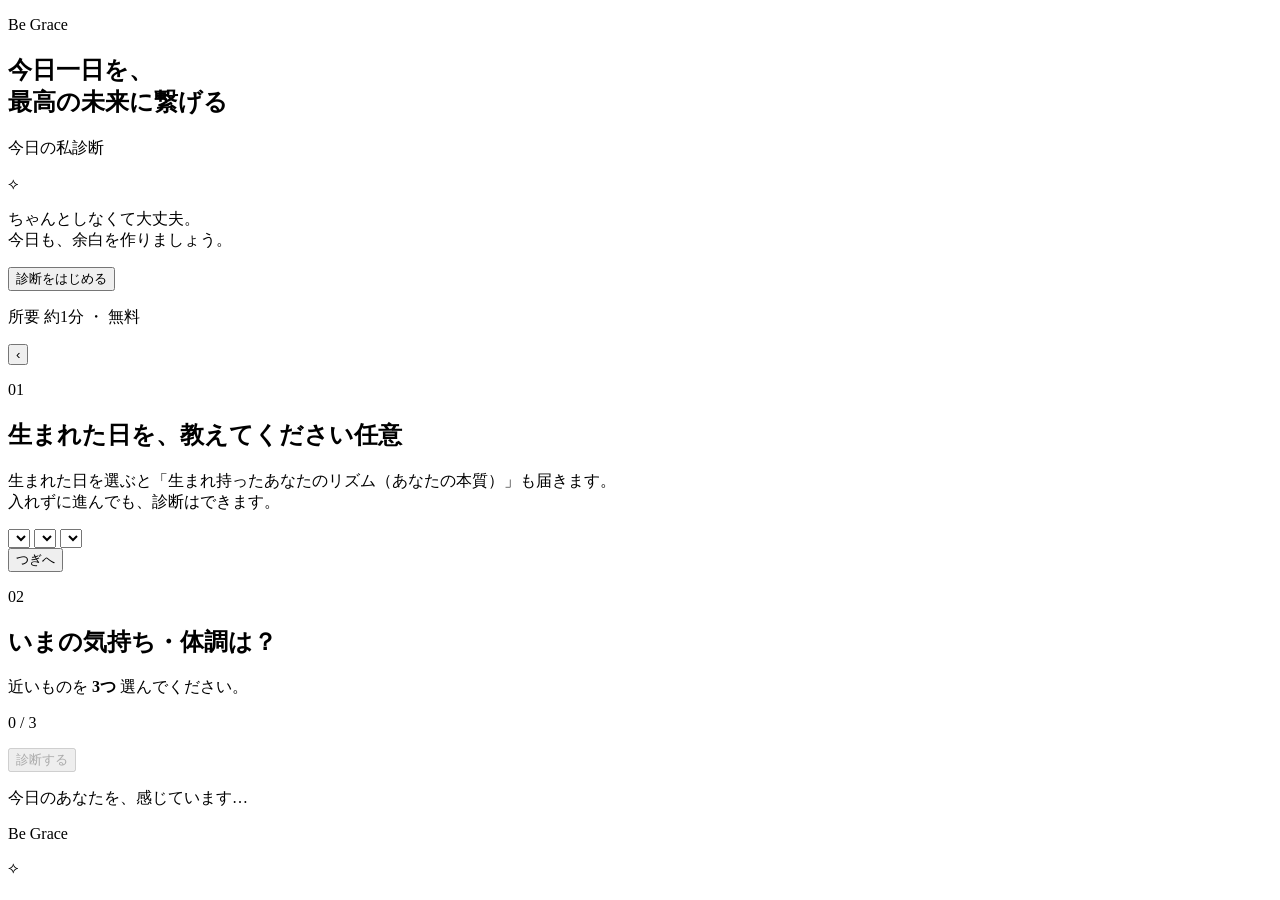
==== index.html @ 9725acd2 "deploy: index.html" ====
<!DOCTYPE html>
<html lang="ja">
  <head>
    <meta charset="UTF-8" />
    <meta name="viewport" content="width=device-width, initial-scale=1.0, viewport-fit=cover" />
    <meta name="theme-color" content="#F7F2EC" />
    <title>Be Grace ─ 今日の私診断</title>
    <meta
      name="description"
      content="今日一日を最高の未来に繋げる。Be Grace の無料の玄関、今日の私診断。"
    />

    <!-- 共有時（LINE / Instagram など）のプレビュー表示 -->
    <meta property="og:type" content="website" />
    <meta property="og:title" content="今日の私診断 ─ Be Grace" />
    <meta
      property="og:description"
      content="今日一日を、最高の未来に繋げる。1分でできる、今日のあなたの状態診断。"
    />
    <meta property="og:locale" content="ja_JP" />
    <meta name="twitter:card" content="summary_large_image" />
    <!-- ▼公開後、画像URL（絶対パス）を入れると、共有時に画像が出ます
         <meta property="og:image" content="https://あなたのURL/ogp.png" /> -->

    <!-- タブ・ブックマークのアイコン（ゴールドのリング） -->
    <link
      rel="icon"
      href="data:image/svg+xml,%3Csvg%20xmlns='http://www.w3.org/2000/svg'%20viewBox='0%200%2032%2032'%3E%3Ccircle%20cx='16'%20cy='16'%20r='9'%20fill='none'%20stroke='%23bd9c5e'%20stroke-width='2'/%3E%3C/svg%3E"
    />

    <link rel="preconnect" href="https://fonts.googleapis.com" />
    <link rel="preconnect" href="https://fonts.gstatic.com" crossorigin />
    <link
      href="https://fonts.googleapis.com/css2?family=Noto+Sans+JP:wght@300;400;500&family=Noto+Serif+JP:wght@300;400;500;600&family=Cormorant+Garamond:ital,wght@0,400;0,500;1,400&display=swap"
      rel="stylesheet"
    />
    <link rel="stylesheet" href="styles.css" />
  </head>
  <body>
    <main class="stage" id="stage">
      <!-- ▼ 玄関（ウェルカム） -->
      <section class="screen screen--welcome is-active" data-screen="welcome">
        <div class="welcome-inner">
          <p class="eyebrow">Be Grace</p>
          <h1 class="hero-title">今日一日を、<br />最高の未来に繋げる</h1>
          <p class="hero-sub">今日の私診断</p>
          <div class="hero-ornament" aria-hidden="true">⟡</div>
          <p class="hero-lead">
            ちゃんとしなくて大丈夫。<br />
            今日も、余白を作りましょう。
          </p>
          <button class="btn btn--primary" data-action="start">診断をはじめる</button>
          <p class="hero-note">所要 約1分 ・ 無料</p>
        </div>
      </section>

      <!-- ▼ 質問ステップ -->
      <section class="screen screen--quiz" data-screen="quiz">
        <header class="quiz-head">
          <button class="back" data-action="back" aria-label="ひとつ前へ">‹</button>
          <div class="progress" aria-hidden="true">
            <span class="dot" data-step="0"></span>
            <span class="dot" data-step="1"></span>
          </div>
          <span class="quiz-head__spacer"></span>
        </header>

        <!-- Step 1: 生年月日 -->
        <div class="step is-active" data-step="0">
          <p class="step-no">01</p>
          <h2 class="step-title">生まれた日を、教えてください<span class="optional-tag">任意</span></h2>
          <p class="step-hint">
            生まれた日を選ぶと「生まれ持ったあなたのリズム（あなたの本質）」も届きます。<br />
            入れずに進んでも、診断はできます。
          </p>
          <div class="field-birth">
            <select class="field-select" id="birthYear" aria-label="生まれた年"></select>
            <select class="field-select" id="birthMonth" aria-label="生まれた月"></select>
            <select class="field-select" id="birthDay" aria-label="生まれた日"></select>
          </div>
          <div class="birth-preview" id="birthPreview" hidden>
            <span class="rhythm-label">Your Nature ─ 生まれ持ったあなたのリズム</span>
            <p class="rhythm-name"></p>
            <p class="rhythm-reading"></p>
            <p class="birth-preview__caption">↑ これが、あなたの生まれ持った性質です。</p>
          </div>
          <button class="btn btn--primary" data-action="next" data-from="0">つぎへ</button>
        </div>

        <!-- Step 2: 気持ち・体調 3つ -->
        <div class="step" data-step="1">
          <p class="step-no">02</p>
          <h2 class="step-title">いまの気持ち・体調は？</h2>
          <p class="step-hint">近いものを <b>3つ</b> 選んでください。</p>
          <div
            class="choices choices--feelings"
            id="feelings"
            role="group"
            aria-label="気持ち・体調を3つ選ぶ"
          ><!-- JSで生成 --></div>
          <p class="select-count" id="selectCount">0 / 3</p>
          <button class="btn btn--primary" data-action="next" data-from="1" disabled>
            診断する
          </button>
        </div>
      </section>

      <!-- ▼ 診断中 -->
      <section class="screen screen--loading" data-screen="loading">
        <div class="loader" aria-hidden="true"><span></span><span></span><span></span></div>
        <p class="loading-text">今日のあなたを、感じています…</p>
      </section>

      <!-- ▼ 使い切ったとき（1回／14日モード）の案内 -->
      <section class="screen screen--welcome" data-screen="locked">
        <div class="welcome-inner">
          <p class="eyebrow">Be Grace</p>
          <div class="hero-ornament" aria-hidden="true">⟡</div>
          <p class="hero-lead" id="lockedLead"></p>
          <a class="btn btn--primary" id="lockedCta" href="#" target="_blank" rel="noopener"></a>
        </div>
      </section>

      <!-- ▼ 結果 -->
      <section class="screen screen--result" data-screen="result">
        <div class="result-inner" id="resultInner"><!-- JSで生成 --></div>
      </section>
    </main>

    <script src="config.js"></script>
    <script src="data.js"></script>
    <script src="app.js"></script>
  </body>
</html>
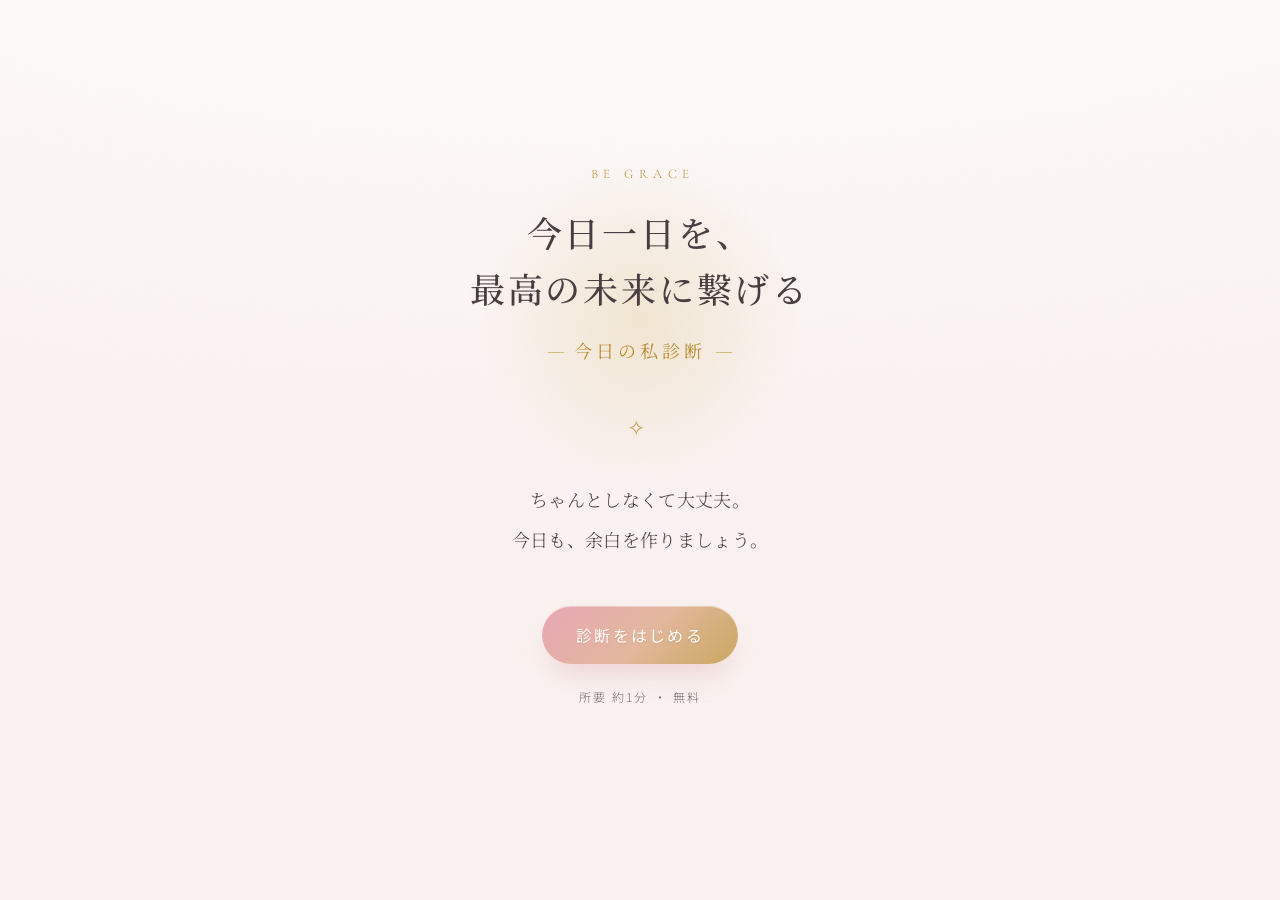
==== commit 4bfc036e: "feat: ホーム画面アイコン設定を追加" ====
--- a/index.html
+++ b/index.html
@@ -5,6 +5,15 @@
     <meta name="viewport" content="width=device-width, initial-scale=1.0, viewport-fit=cover" />
     <meta name="theme-color" content="#F7F2EC" />
     <title>Be Grace ─ 今日の私診断</title>
+
+    <!-- ホーム画面用アイコン・PWA設定 -->
+    <link rel="manifest" href="manifest.webmanifest" />
+    <link rel="icon" href="icon-192.png" />
+    <link rel="apple-touch-icon" href="apple-touch-icon.png" />
+    <meta name="apple-mobile-web-app-capable" content="yes" />
+    <meta name="mobile-web-app-capable" content="yes" />
+    <meta name="apple-mobile-web-app-status-bar-style" content="default" />
+    <meta name="apple-mobile-web-app-title" content="私診断" />
     <meta
       name="description"
       content="今日一日を最高の未来に繋げる。Be Grace の無料の玄関、今日の私診断。"
--- a/styles.css
+++ b/styles.css
@@ -0,0 +1,873 @@
+/* ============================================================
+   Be Grace ─ 今日の私診断
+   リュクス・女性向け・余白を大切にしたトーン
+   ============================================================ */
+
+:root {
+  --cream: #fdf8f7;
+  --cream-deep: #fbf3f1;
+  --ivory: #ffffff;
+  --ink: #4a3d42;
+  --ink-soft: #7a6a70;
+  --gold: #c9a85f;
+  --gold-deep: #b88a32;
+  --gold-light: #f4e3b6;
+  --rose: #e6a6b4;
+  --rose-soft: #f6d2da;
+  --rosegold: #e3b79e;
+  --line: #f0dcd4;
+  --radius: 26px;
+  --ease: cubic-bezier(0.22, 0.61, 0.36, 1);
+  --shadow: 0 30px 60px -24px rgba(205, 165, 170, 0.30);
+  --shadow-card: 0 26px 54px -24px rgba(205, 165, 170, 0.32), 0 4px 14px -8px rgba(205, 165, 170, 0.18);
+  --shadow-soft: 0 16px 38px -22px rgba(205, 165, 170, 0.26);
+  --shadow-btn: 0 16px 30px -10px rgba(220, 160, 170, 0.45);
+}
+
+* {
+  box-sizing: border-box;
+  margin: 0;
+  padding: 0;
+}
+
+html,
+body {
+  height: 100%;
+}
+
+body {
+  font-family: 'Noto Sans JP', sans-serif;
+  color: var(--ink);
+  background:
+    radial-gradient(150% 65% at 50% -14%, #ffffff 0%, var(--cream) 52%, var(--cream-deep) 100%) fixed;
+  -webkit-font-smoothing: antialiased;
+  line-height: 1.85;
+  letter-spacing: 0.02em;
+  font-weight: 300;
+}
+
+/* ごく薄い紙の質感（リュクスなマット感） */
+body::before {
+  content: '';
+  position: fixed;
+  inset: 0;
+  z-index: 0;
+  pointer-events: none;
+  background-image: url("data:image/svg+xml,%3Csvg%20xmlns='http://www.w3.org/2000/svg'%20width='100'%20height='100'%3E%3Cfilter%20id='n'%3E%3CfeTurbulence%20type='fractalNoise'%20baseFrequency='0.85'%20numOctaves='2'%20stitchTiles='stitch'/%3E%3C/filter%3E%3Crect%20width='100%25'%20height='100%25'%20filter='url(%23n)'/%3E%3C/svg%3E");
+  opacity: 0.05;
+  mix-blend-mode: multiply;
+}
+
+.stage {
+  max-width: 468px;
+  margin: 0 auto;
+  min-height: 100dvh;
+  padding: 0 24px env(safe-area-inset-bottom);
+  display: flex;
+  flex-direction: column;
+  position: relative;
+  z-index: 1;
+}
+
+/* ---------- 画面の切り替え ---------- */
+.screen {
+  display: none;
+  flex: 1;
+  flex-direction: column;
+  animation: fade 0.7s var(--ease);
+}
+.screen.is-active {
+  display: flex;
+}
+@keyframes fade {
+  from {
+    opacity: 0;
+    transform: translateY(14px);
+  }
+  to {
+    opacity: 1;
+    transform: none;
+  }
+}
+
+/* ---------- 共通パーツ ---------- */
+.eyebrow {
+  font-family: 'Cormorant Garamond', serif;
+  letter-spacing: 0.42em;
+  text-transform: uppercase;
+  font-size: 13px;
+  color: var(--gold-deep);
+  text-indent: 0.42em;
+}
+
+.btn {
+  font-family: inherit;
+  font-size: 16px;
+  font-weight: 400;
+  letter-spacing: 0.14em;
+  border: none;
+  cursor: pointer;
+  border-radius: 999px;
+  padding: 17px 34px;
+  display: inline-block;
+  text-align: center;
+  text-decoration: none; /* <a>のボタンでも下線を出さず、余白を正しく効かせる */
+  transition:
+    transform 0.4s var(--ease),
+    box-shadow 0.4s var(--ease),
+    opacity 0.3s;
+}
+.btn--primary {
+  background: linear-gradient(135deg, #e6a6b4 0%, #e3b79e 52%, #c9a85f 100%);
+  color: #ffffff;
+  box-shadow: var(--shadow-btn), inset 0 1px 0 rgba(255, 255, 255, 0.38);
+  text-shadow: 0 1px 1px rgba(120, 90, 40, 0.16);
+}
+.btn--primary:hover {
+  transform: translateY(-2px);
+  box-shadow:
+    0 22px 36px -10px rgba(168, 134, 63, 0.5),
+    inset 0 1px 0 rgba(255, 255, 255, 0.42);
+}
+.btn--primary:active {
+  transform: translateY(0);
+}
+.btn--primary:disabled {
+  opacity: 0.35;
+  cursor: default;
+  box-shadow: none;
+  transform: none;
+}
+.btn--ghost {
+  background: transparent;
+  color: var(--gold-deep);
+  border: 1px solid var(--line);
+}
+/* やわらかいお誘い用（売り込み感を出さない） */
+.btn--soft {
+  background: linear-gradient(180deg, #fffefb, #f6ecda);
+  color: var(--gold-deep);
+  border: 1px solid var(--gold);
+  box-shadow: 0 8px 20px -12px rgba(168, 134, 63, 0.32);
+}
+.btn--soft:hover {
+  transform: translateY(-2px);
+  background: linear-gradient(180deg, #fffefb, #f1e4cb);
+  box-shadow: 0 14px 26px -12px rgba(168, 134, 63, 0.4);
+}
+
+/* ============================================================
+   玄関（ウェルカム）
+   ============================================================ */
+.screen--welcome {
+  justify-content: center;
+  text-align: center;
+}
+.welcome-inner {
+  padding: 40px 6px 70px;
+  position: relative;
+}
+/* 玄関の、やわらかな光 */
+.welcome-inner::before {
+  content: '';
+  position: absolute;
+  top: 4%;
+  left: 50%;
+  width: 340px;
+  height: 340px;
+  max-width: 92vw;
+  transform: translateX(-50%);
+  background: radial-gradient(circle, rgba(226, 207, 159, 0.4), transparent 66%);
+  z-index: -1;
+  pointer-events: none;
+}
+.hero-title {
+  font-family: 'Noto Serif JP', serif;
+  font-weight: 500;
+  font-size: clamp(27px, 8.2vw, 35px);
+  letter-spacing: 0.08em;
+  margin: 18px 0 14px;
+  line-height: 1.6;
+}
+.hero-sub {
+  display: inline-block;
+  font-family: 'Noto Serif JP', serif;
+  font-weight: 400;
+  color: var(--gold-deep);
+  letter-spacing: 0.22em;
+  font-size: 18px;
+  position: relative;
+  padding: 0 26px;
+  margin-top: 4px;
+}
+.hero-sub::before,
+.hero-sub::after {
+  content: '';
+  position: absolute;
+  top: 52%;
+  width: 16px;
+  height: 1px;
+  background: var(--gold);
+  opacity: 0.75;
+}
+.hero-sub::before {
+  left: 0;
+}
+.hero-sub::after {
+  right: 0;
+}
+.hero-ornament {
+  color: var(--gold);
+  font-size: 22px;
+  margin: 36px 0;
+  letter-spacing: 0.3em;
+}
+.hero-lead {
+  font-family: 'Noto Serif JP', serif;
+  font-weight: 300;
+  font-size: 18px;
+  line-height: 2.2;
+  margin-bottom: 46px;
+}
+.hero-note {
+  margin-top: 22px;
+  font-size: 12px;
+  letter-spacing: 0.18em;
+  color: var(--ink-soft);
+}
+
+/* ============================================================
+   クイズ
+   ============================================================ */
+.quiz-head {
+  display: flex;
+  align-items: center;
+  justify-content: space-between;
+  padding: 26px 2px 8px;
+}
+.back {
+  background: none;
+  border: none;
+  font-size: 28px;
+  line-height: 1;
+  color: var(--gold-deep);
+  cursor: pointer;
+  width: 40px;
+  height: 40px;
+  border-radius: 50%;
+  transition: background 0.3s;
+}
+.back:hover {
+  background: rgba(189, 156, 94, 0.1);
+}
+.quiz-head__spacer {
+  width: 40px;
+}
+.progress {
+  display: flex;
+  gap: 10px;
+}
+.dot {
+  width: 8px;
+  height: 8px;
+  border-radius: 50%;
+  background: var(--line);
+  transition: all 0.5s var(--ease);
+}
+.dot.is-on {
+  background: var(--gold);
+  transform: scale(1.25);
+}
+
+.step {
+  display: none;
+  flex: 1;
+  flex-direction: column;
+  padding: 18px 2px 40px;
+  animation: fade 0.6s var(--ease);
+}
+.step.is-active {
+  display: flex;
+}
+.step-no {
+  font-family: 'Cormorant Garamond', serif;
+  font-size: 30px;
+  color: var(--gold);
+  letter-spacing: 0.1em;
+}
+.step-title {
+  font-family: 'Noto Serif JP', serif;
+  font-weight: 500;
+  font-size: clamp(16px, 4.8vw, 19px);
+  line-height: 1.6;
+  margin: 8px 0 10px;
+  white-space: nowrap; /* 見出しは1行に収める */
+}
+.step-hint {
+  color: var(--ink-soft);
+  font-size: 14px;
+  margin-bottom: 30px;
+}
+.optional-tag {
+  display: inline-block;
+  vertical-align: middle;
+  margin-left: 10px;
+  font-family: 'Noto Sans JP', sans-serif;
+  font-size: 11px;
+  font-weight: 400;
+  letter-spacing: 0.08em;
+  color: var(--gold-deep);
+  background: rgba(189, 156, 94, 0.12);
+  border-radius: 999px;
+  padding: 3px 12px;
+}
+.step-hint b {
+  color: var(--gold-deep);
+  font-weight: 500;
+}
+
+.field-birth {
+  display: flex;
+  gap: 10px;
+}
+.field-select {
+  flex: 1;
+  min-width: 0;
+  font-family: inherit;
+  font-size: 16px;
+  color: var(--ink);
+  background-color: var(--ivory);
+  border: 1px solid var(--line);
+  border-radius: 16px;
+  padding: 17px 28px 17px 12px;
+  cursor: pointer;
+  letter-spacing: 0.04em;
+  text-align: center;
+  text-align-last: center;
+  appearance: none;
+  -webkit-appearance: none;
+  /* 金色の下向き矢印（押せる印） */
+  background-image: url("data:image/svg+xml,%3Csvg%20xmlns='http://www.w3.org/2000/svg'%20width='12'%20height='8'%20viewBox='0%200%2012%208'%3E%3Cpath%20d='M1%201l5%205%205-5'%20fill='none'%20stroke='%23bd9c5e'%20stroke-width='1.6'/%3E%3C/svg%3E");
+  background-repeat: no-repeat;
+  background-position: right 11px center;
+}
+.field-select:focus {
+  outline: none;
+  border-color: var(--gold);
+  box-shadow: 0 0 0 4px rgba(189, 156, 94, 0.12);
+}
+
+/* 生まれた日を選ぶと現れる、その場プレビュー */
+.birth-preview {
+  margin-top: 22px;
+  margin-bottom: auto;
+  text-align: center;
+  padding: 24px 22px 22px;
+  background: linear-gradient(135deg, #faf4e9, #f5ead6);
+  border-radius: 22px;
+  animation: rise 0.6s var(--ease);
+}
+.birth-preview .rhythm-name {
+  font-size: 21px;
+  margin-top: 8px;
+}
+.birth-preview .rhythm-reading {
+  font-size: 14px;
+}
+.birth-preview__caption {
+  margin-top: 16px;
+  font-size: 11px;
+  line-height: 1.8;
+  color: var(--ink-soft);
+  letter-spacing: 0.04em;
+}
+
+/* 選択肢 */
+.choices {
+  display: flex;
+  flex-wrap: wrap;
+  gap: 11px;
+  margin-bottom: auto;
+}
+.choices--gender {
+  flex-direction: column;
+}
+.chip {
+  font-family: inherit;
+  font-size: 15px;
+  font-weight: 300;
+  color: var(--ink);
+  background: linear-gradient(180deg, #fffdf9, var(--ivory));
+  border: 1px solid var(--line);
+  border-radius: 999px;
+  padding: 13px 20px;
+  cursor: pointer;
+  transition: all 0.35s var(--ease);
+  letter-spacing: 0.05em;
+  box-shadow: 0 2px 6px -3px rgba(150, 122, 80, 0.12);
+}
+.chip--lg {
+  padding: 18px 22px;
+  text-align: left;
+  font-size: 16px;
+}
+.chip:hover {
+  border-color: var(--gold);
+  transform: translateY(-1px);
+}
+.chip.is-on {
+  background: linear-gradient(135deg, #e2c585, var(--gold-deep));
+  color: #fffdf8;
+  border-color: transparent;
+  box-shadow:
+    0 10px 20px -6px rgba(168, 134, 63, 0.4),
+    inset 0 1px 0 rgba(255, 255, 255, 0.32);
+}
+/* tone でほのかに色味を分ける */
+.chip[data-tone='shine'].is-on {
+  background: linear-gradient(135deg, #e3c477, #c9a85f);
+}
+.chip.is-disabled {
+  opacity: 0.4;
+  pointer-events: none;
+}
+
+.select-count {
+  text-align: center;
+  font-family: 'Cormorant Garamond', serif;
+  font-size: 22px;
+  color: var(--gold-deep);
+  letter-spacing: 0.1em;
+  margin: 24px 0 18px;
+}
+
+.step .btn {
+  margin-top: 26px;
+  width: 100%;
+}
+
+/* ============================================================
+   診断中
+   ============================================================ */
+.screen--loading {
+  justify-content: center;
+  align-items: center;
+  text-align: center;
+}
+.loader {
+  display: flex;
+  gap: 12px;
+  margin-bottom: 28px;
+}
+.loader span {
+  width: 11px;
+  height: 11px;
+  border-radius: 50%;
+  background: var(--gold);
+  animation: breathe 1.4s var(--ease) infinite;
+}
+.loader span:nth-child(2) {
+  animation-delay: 0.2s;
+}
+.loader span:nth-child(3) {
+  animation-delay: 0.4s;
+}
+@keyframes breathe {
+  0%,
+  100% {
+    transform: scale(0.6);
+    opacity: 0.4;
+  }
+  50% {
+    transform: scale(1);
+    opacity: 1;
+  }
+}
+.loading-text {
+  font-family: 'Noto Serif JP', serif;
+  color: var(--ink-soft);
+  letter-spacing: 0.14em;
+}
+
+/* ============================================================
+   結果
+   ============================================================ */
+.screen--result {
+  padding-bottom: 50px;
+}
+.result-inner {
+  padding-top: 34px;
+}
+.result-eyebrow {
+  text-align: center;
+  font-family: 'Cormorant Garamond', serif;
+  letter-spacing: 0.4em;
+  font-size: 12px;
+  color: var(--gold-deep);
+  text-transform: uppercase;
+  margin-bottom: 18px;
+}
+.result-personal {
+  text-align: center;
+  font-size: 13px;
+  color: var(--ink-soft);
+  margin-bottom: 22px;
+  letter-spacing: 0.06em;
+}
+
+/* 結果ヘッダーカード */
+.result-card {
+  background: linear-gradient(170deg, #fffdf9, var(--ivory));
+  border-radius: var(--radius);
+  padding: 46px 30px 40px;
+  text-align: center;
+  box-shadow: var(--shadow-card);
+  border: 1px solid rgba(255, 255, 255, 0.8);
+  position: relative;
+  overflow: hidden;
+}
+.result-card::before {
+  content: '';
+  position: absolute;
+  inset: 0 0 auto 0;
+  height: 4px;
+  background: linear-gradient(
+    90deg,
+    transparent,
+    var(--type-accent, var(--gold)) 22%,
+    var(--type-accent, var(--gold)) 78%,
+    transparent
+  );
+}
+.result-symbol {
+  font-size: 40px;
+  color: var(--type-accent, var(--gold));
+  line-height: 1;
+}
+.result-type {
+  font-family: 'Noto Serif JP', serif;
+  font-weight: 600;
+  font-size: clamp(21px, 6.4vw, 29px);
+  letter-spacing: 0.03em;
+  margin: 16px 0 12px;
+  white-space: nowrap; /* 「エネルギー充電タイプ」等の長い名前も1行に収める */
+}
+.result-tagline {
+  font-family: 'Noto Serif JP', serif;
+  font-weight: 300;
+  color: var(--ink-soft);
+  font-size: 16px;
+  line-height: 1.9;
+}
+
+/* 今日のあなたのリズム（生年月日 × 今日の日付） */
+.result-rhythm {
+  margin-top: 22px;
+  text-align: center;
+  padding: 24px 22px 26px;
+  background: rgba(255, 255, 255, 0.4);
+  border: 1px solid var(--line);
+  border-radius: 22px;
+  opacity: 0;
+  transform: translateY(16px);
+  animation: rise 0.7s var(--ease) forwards;
+}
+.rhythm-label {
+  display: inline-block;
+  font-family: 'Cormorant Garamond', serif;
+  letter-spacing: 0.18em;
+  font-size: 11px;
+  text-transform: uppercase;
+  color: var(--gold-deep);
+  margin-bottom: 14px;
+}
+.rhythm-name {
+  font-family: 'Noto Serif JP', serif;
+  font-weight: 500;
+  font-size: 22px;
+  letter-spacing: 0.1em;
+  color: var(--gold-deep);
+  position: relative;
+  display: inline-block;
+  padding: 0 24px;
+}
+.rhythm-name::before,
+.rhythm-name::after {
+  content: '';
+  position: absolute;
+  top: 50%;
+  width: 16px;
+  height: 1px;
+  background: var(--gold);
+  opacity: 0.6;
+}
+.rhythm-name::before {
+  left: -6px;
+}
+.rhythm-name::after {
+  right: -6px;
+}
+.rhythm-reading {
+  font-family: 'Noto Serif JP', serif;
+  font-weight: 300;
+  font-size: 14.5px;
+  line-height: 2.05;
+  color: var(--ink);
+  margin-top: 14px;
+  text-align: left;
+}
+
+/* 結果のセクション群 */
+.result-block {
+  margin-top: 26px;
+  background: rgba(255, 255, 255, 0.55);
+  border: 1px solid var(--line);
+  border-radius: 22px;
+  padding: 26px 26px 28px;
+  opacity: 0;
+  transform: translateY(16px);
+  animation: rise 0.7s var(--ease) forwards;
+}
+@keyframes rise {
+  to {
+    opacity: 1;
+    transform: none;
+  }
+}
+.block-label {
+  display: inline-flex;
+  align-items: center;
+  gap: 9px;
+  font-family: 'Cormorant Garamond', serif;
+  letter-spacing: 0.16em;
+  font-size: 13px;
+  text-transform: uppercase;
+  color: var(--gold-deep);
+  margin-bottom: 14px;
+}
+.block-label::before {
+  content: '';
+  width: 18px;
+  height: 1px;
+  background: var(--gold);
+}
+.block-jp {
+  font-family: 'Noto Serif JP', serif;
+  font-weight: 500;
+  font-size: 17px;
+  margin-bottom: 10px;
+  letter-spacing: 0.04em;
+}
+.block-body {
+  font-size: 15px;
+  line-height: 2.1;
+  color: var(--ink);
+}
+
+/* 今日の状態ブロックは、他の結果と同じく中央ぞろえに */
+.result-block--today {
+  text-align: center;
+}
+.result-block--today .block-label {
+  justify-content: center;
+}
+/* 読み応えのある本文（お見受け文・アドバイス）は、読みやすく左ぞろえに */
+.result-block--today .block-body {
+  text-align: left;
+}
+
+/* 今日の判定（進みやすい日 / 整えながら進む日） */
+.verdict {
+  font-family: 'Noto Serif JP', serif;
+  font-weight: 500;
+  font-size: clamp(19px, 5.4vw, 22px);
+  color: var(--gold-deep);
+  text-align: center;
+  letter-spacing: 0.04em;
+  line-height: 1.7;
+  margin-bottom: 18px;
+}
+
+/* アファメーション（特別なトーン） */
+.result-block--affirm {
+  background: #ffffff;
+  border-color: var(--line);
+  text-align: center;
+}
+/* アファメーション3つ：1行ずつ、やさしい区切り線で */
+.result-block--affirm .block-jp {
+  margin-bottom: 16px;
+}
+.affirm-line {
+  font-family: 'Noto Serif JP', serif;
+  font-weight: 300;
+  font-size: clamp(15px, 4.2vw, 17px);
+  line-height: 2;
+  padding: 12px 4px;
+}
+.affirm-line + .affirm-line {
+  border-top: 1px solid rgba(189, 156, 94, 0.2);
+}
+
+.affirm-quote {
+  font-family: 'Noto Serif JP', serif;
+  font-weight: 300;
+  font-size: clamp(15px, 4.4vw, 17px);
+  line-height: 2.1;
+  position: relative;
+  padding: 8px 6px;
+}
+.affirm-quote::before,
+.affirm-quote::after {
+  content: '“';
+  font-family: 'Cormorant Garamond', serif;
+  color: var(--gold);
+  font-size: 34px;
+  line-height: 0;
+  vertical-align: -0.35em;
+  margin: 0 4px;
+}
+.affirm-quote::after {
+  content: '”';
+}
+
+/* 最後のやさしい一言 */
+.result-closing {
+  text-align: center;
+  font-family: 'Noto Serif JP', serif;
+  font-weight: 300;
+  font-size: 18px;
+  line-height: 2.2;
+  color: var(--ink);
+  margin: 40px 14px 8px;
+}
+.closing-mark {
+  color: var(--gold);
+  font-size: 18px;
+  margin-bottom: 14px;
+}
+
+/* Be Grace Message（オーナーからの、毎回ランダムなひとこと） */
+.result-message {
+  display: flex;
+  flex-direction: column;
+  align-items: center;
+}
+.message-label {
+  font-family: 'Cormorant Garamond', serif;
+  letter-spacing: 0.3em;
+  font-size: 12px;
+  text-transform: uppercase;
+  color: var(--gold-deep);
+  text-indent: 0.3em;
+  margin-bottom: 16px;
+}
+.message-body {
+  font-family: 'Noto Serif JP', serif;
+  font-weight: 300;
+  font-size: clamp(16px, 4.6vw, 18px);
+  line-height: 2.2;
+}
+
+/* 鍵の奥への、ひそやかな誘い（売り込まない） */
+.result-door {
+  margin-top: 44px;
+  text-align: center;
+  padding: 30px 24px;
+  border-top: 1px solid var(--line);
+}
+.door-line {
+  font-family: 'Noto Serif JP', serif;
+  font-weight: 300;
+  font-size: 15px;
+  color: var(--ink-soft);
+  line-height: 2.1;
+  letter-spacing: 0.06em;
+}
+.door-cta {
+  width: 100%;
+  margin-top: 24px;
+}
+.door-sub {
+  margin-top: 14px;
+  font-size: 12px;
+  color: var(--ink-soft);
+  letter-spacing: 0.04em;
+}
+.door-invite {
+  margin-top: 18px;
+  font-family: 'Noto Serif JP', serif;
+  font-weight: 400;
+  font-size: 16px;
+  line-height: 2;
+  color: var(--ink);
+  letter-spacing: 0.05em;
+}
+.door-key {
+  font-size: 20px;
+  color: var(--gold);
+  display: block;
+  margin-bottom: 12px;
+}
+.door-mark {
+  font-size: 18px;
+  color: var(--gold);
+  margin-bottom: 14px;
+  letter-spacing: 0.2em;
+}
+
+.result-actions {
+  margin-top: 34px;
+  display: flex;
+  flex-direction: column;
+  gap: 12px;
+}
+.result-actions .btn {
+  width: 100%;
+}
+
+/* やさしい免責 */
+.disclaimer {
+  margin-top: 26px;
+  text-align: center;
+  font-size: 11px;
+  line-height: 1.9;
+  color: var(--ink-soft);
+  opacity: 0.85;
+  letter-spacing: 0.04em;
+}
+
+/* 「う」だけ・「夫」だけ…と最後の1文字が次の行に落ちる"ぼっち改行"を防ぐ。
+   句読点（、。）の所だけで改行し、語の途中では折り返さない（JSが、。の後ろに改行候補を入れる）。
+   長すぎて1行に入らないときだけ、やむを得ず途中で折り返す（overflow-wrap）。 */
+/* 短い・中央ぞろえの言葉：句読点や中央で"半分ずつ"気持ちよく折り返す（phrの<wbr>＋keep-all） */
+.result-tagline,
+.affirm-quote,
+.affirm-line,
+.message-body,
+.door-line,
+.door-invite {
+  word-break: keep-all;
+}
+/* 読み応えのある本文・見出し・説明文：日本語の自然な改行（禁則処理）に任せる。「。」「、」は行頭に来ない */
+.block-body,
+.rhythm-reading,
+.step-title,
+.step-hint,
+.hero-lead {
+  line-break: strict;
+  word-break: normal;
+  overflow-wrap: normal;
+}
+/* 見出しは行の長さをそろえる */
+.hero-title,
+.hero-lead,
+.step-title {
+  text-wrap: balance;
+}
+
+@media (max-width: 360px) {
+  .stage {
+    padding: 0 16px;
+  }
+}
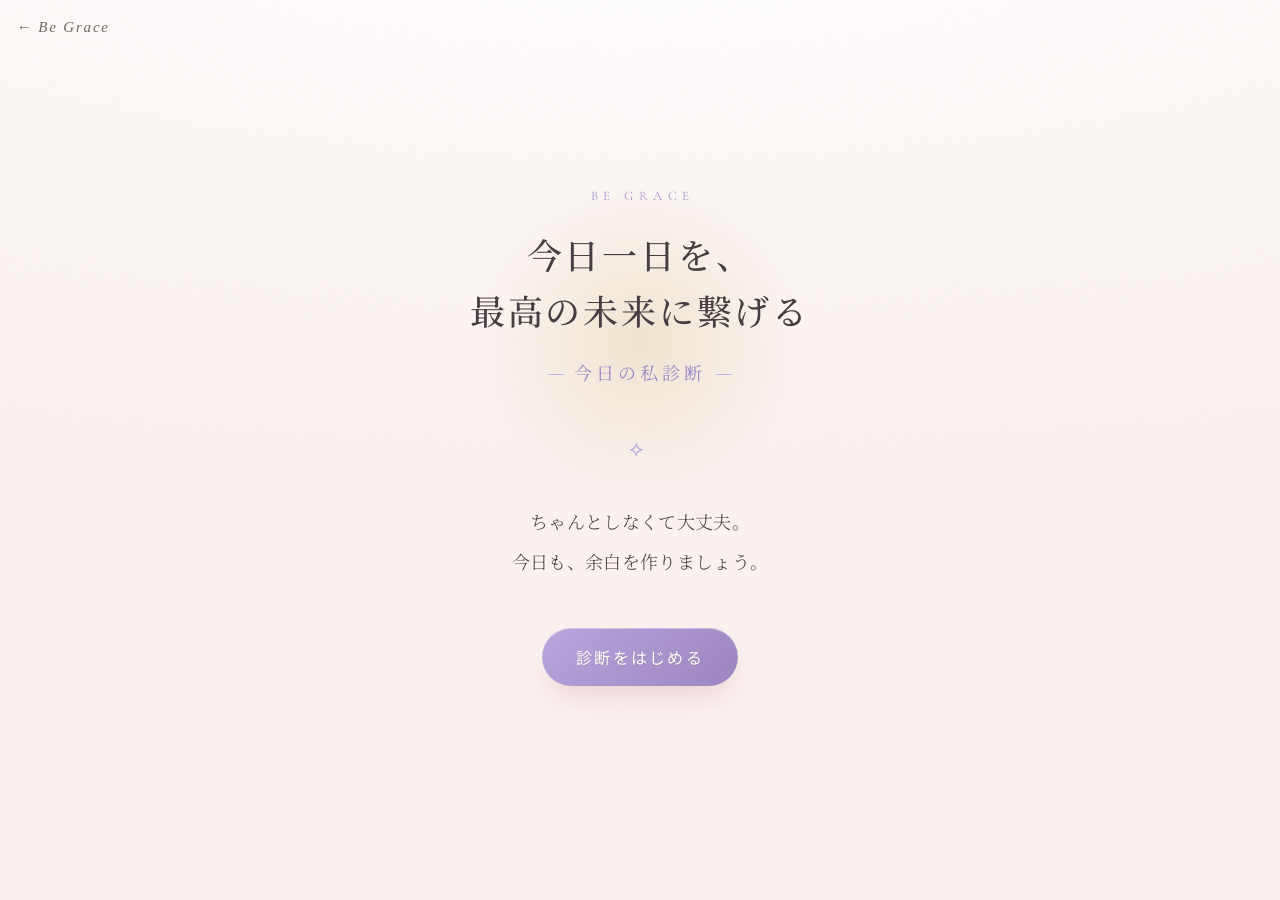
==== commit 7e0d74c8: "配布版を強化版（カラダ・全統計・30日フィナーレ）に刷新／既定=無料1回・戻る先=知るハブ" ====
--- a/index.html
+++ b/index.html
@@ -3,20 +3,11 @@
   <head>
     <meta charset="UTF-8" />
     <meta name="viewport" content="width=device-width, initial-scale=1.0, viewport-fit=cover" />
-    <meta name="theme-color" content="#F7F2EC" />
+    <meta name="theme-color" content="#FFF5F4" />
     <title>Be Grace ─ 今日の私診断</title>
-
-    <!-- ホーム画面用アイコン・PWA設定 -->
-    <link rel="manifest" href="manifest.webmanifest" />
-    <link rel="icon" href="icon-192.png" />
-    <link rel="apple-touch-icon" href="apple-touch-icon.png" />
-    <meta name="apple-mobile-web-app-capable" content="yes" />
-    <meta name="mobile-web-app-capable" content="yes" />
-    <meta name="apple-mobile-web-app-status-bar-style" content="default" />
-    <meta name="apple-mobile-web-app-title" content="私診断" />
     <meta
       name="description"
-      content="今日一日を最高の未来に繋げる。Be Grace の無料の玄関、今日の私診断。"
+      content="今日一日を最高の未来に繋げる。Be Grace、今日の私診断。"
     />
 
     <!-- 共有時（LINE / Instagram など）のプレビュー表示 -->
@@ -43,9 +34,894 @@
       href="https://fonts.googleapis.com/css2?family=Noto+Sans+JP:wght@300;400;500&family=Noto+Serif+JP:wght@300;400;500;600&family=Cormorant+Garamond:ital,wght@0,400;0,500;1,400&display=swap"
       rel="stylesheet"
     />
-    <link rel="stylesheet" href="styles.css" />
+    <style>
+/* ============================================================
+   Be Grace ─ 今日の私診断
+   リュクス・女性向け・余白を大切にしたトーン
+   ============================================================ */
+
+:root {
+  --cream: #fdf8f7;
+  --cream-deep: #fbf3f1;
+  --ivory: #ffffff;
+  --ink: #4a3d42;
+  --ink-soft: #7a6a70;
+  --gold: #b3a0db;
+  --gold-deep: #9a86c6;
+  --gold-light: #efe9f9;
+  --rose: #e6a6b4;
+  --rose-soft: #f6d2da;
+  --rosegold: #e3b79e;
+  --line: #f0dcd4;
+  --radius: 26px;
+  --ease: cubic-bezier(0.22, 0.61, 0.36, 1);
+  --shadow: 0 30px 60px -24px rgba(205, 165, 170, 0.30);
+  --shadow-card: 0 26px 54px -24px rgba(205, 165, 170, 0.32), 0 4px 14px -8px rgba(205, 165, 170, 0.18);
+  --shadow-soft: 0 16px 38px -22px rgba(205, 165, 170, 0.26);
+  --shadow-btn: 0 16px 30px -10px rgba(220, 160, 170, 0.45);
+}
+
+* {
+  box-sizing: border-box;
+  margin: 0;
+  padding: 0;
+}
+
+html,
+body {
+  height: 100%;
+}
+
+body {
+  font-family: 'Noto Sans JP', sans-serif;
+  color: var(--ink);
+  background:
+    radial-gradient(150% 65% at 50% -14%, #ffffff 0%, var(--cream) 52%, var(--cream-deep) 100%) fixed;
+  -webkit-font-smoothing: antialiased;
+  line-height: 1.85;
+  letter-spacing: 0.02em;
+  font-weight: 300;
+}
+
+/* ごく薄い紙の質感（リュクスなマット感） */
+body::before {
+  content: '';
+  position: fixed;
+  inset: 0;
+  z-index: 0;
+  pointer-events: none;
+  background-image: url("data:image/svg+xml,%3Csvg%20xmlns='http://www.w3.org/2000/svg'%20width='100'%20height='100'%3E%3Cfilter%20id='n'%3E%3CfeTurbulence%20type='fractalNoise'%20baseFrequency='0.85'%20numOctaves='2'%20stitchTiles='stitch'/%3E%3C/filter%3E%3Crect%20width='100%25'%20height='100%25'%20filter='url(%23n)'/%3E%3C/svg%3E");
+  opacity: 0.05;
+  mix-blend-mode: multiply;
+}
+
+.stage {
+  max-width: 468px;
+  margin: 0 auto;
+  min-height: 100dvh;
+  padding: 0 24px env(safe-area-inset-bottom);
+  display: flex;
+  flex-direction: column;
+  position: relative;
+  z-index: 1;
+}
+
+/* ---------- 画面の切り替え ---------- */
+.screen {
+  display: none;
+  flex: 1;
+  flex-direction: column;
+  animation: fade 0.7s var(--ease);
+}
+.screen.is-active {
+  display: flex;
+}
+@keyframes fade {
+  from {
+    opacity: 0;
+    transform: translateY(14px);
+  }
+  to {
+    opacity: 1;
+    transform: none;
+  }
+}
+
+/* ---------- 共通パーツ ---------- */
+.eyebrow {
+  font-family: 'Cormorant Garamond', serif;
+  letter-spacing: 0.42em;
+  text-transform: uppercase;
+  font-size: 13px;
+  color: var(--gold-deep);
+  text-indent: 0.42em;
+}
+
+.btn {
+  font-family: inherit;
+  font-size: 16px;
+  font-weight: 400;
+  letter-spacing: 0.14em;
+  border: none;
+  cursor: pointer;
+  border-radius: 999px;
+  padding: 17px 34px;
+  display: inline-block;
+  text-align: center;
+  text-decoration: none; /* <a>のボタンでも下線を出さず、余白を正しく効かせる */
+  transition:
+    transform 0.4s var(--ease),
+    box-shadow 0.4s var(--ease),
+    opacity 0.3s;
+}
+.btn--primary {
+  background: linear-gradient(135deg, #b9a6dd 0%, #9b85c0 100%);
+  color: #fffdf8;
+  box-shadow: var(--shadow-btn), inset 0 1px 0 rgba(255, 255, 255, 0.38);
+  text-shadow: 0 1px 1px rgba(120, 90, 40, 0.16);
+}
+.btn--primary:hover {
+  transform: translateY(-2px);
+  box-shadow:
+    0 22px 36px -10px rgba(168, 134, 63, 0.5),
+    inset 0 1px 0 rgba(255, 255, 255, 0.42);
+}
+.btn--primary:active {
+  transform: translateY(0);
+}
+.btn--primary:disabled {
+  opacity: 0.35;
+  cursor: default;
+  box-shadow: none;
+  transform: none;
+}
+.btn--ghost {
+  background: transparent;
+  color: var(--gold-deep);
+  border: 1px solid var(--line);
+}
+/* やわらかいお誘い用（売り込み感を出さない） */
+.btn--soft {
+  background: linear-gradient(180deg, #fffefb, #f6ecda);
+  color: var(--gold-deep);
+  border: 1px solid var(--gold);
+  box-shadow: 0 8px 20px -12px rgba(168, 134, 63, 0.32);
+}
+.btn--soft:hover {
+  transform: translateY(-2px);
+  background: linear-gradient(180deg, #fffefb, #f1e4cb);
+  box-shadow: 0 14px 26px -12px rgba(168, 134, 63, 0.4);
+}
+
+/* ============================================================
+   玄関（ウェルカム）
+   ============================================================ */
+.screen--welcome {
+  justify-content: center;
+  text-align: center;
+}
+.welcome-inner {
+  padding: 40px 6px 70px;
+  position: relative;
+}
+/* 玄関の、やわらかな光 */
+.welcome-inner::before {
+  content: '';
+  position: absolute;
+  top: 4%;
+  left: 50%;
+  width: 340px;
+  height: 340px;
+  max-width: 92vw;
+  transform: translateX(-50%);
+  background: radial-gradient(circle, rgba(226, 207, 159, 0.4), transparent 66%);
+  z-index: -1;
+  pointer-events: none;
+}
+.hero-title {
+  font-family: 'Noto Serif JP', serif;
+  font-weight: 500;
+  font-size: clamp(27px, 8.2vw, 35px);
+  letter-spacing: 0.08em;
+  margin: 18px 0 14px;
+  line-height: 1.6;
+}
+.hero-sub {
+  display: inline-block;
+  font-family: 'Noto Serif JP', serif;
+  font-weight: 400;
+  color: var(--gold-deep);
+  letter-spacing: 0.22em;
+  font-size: 18px;
+  position: relative;
+  padding: 0 26px;
+  margin-top: 4px;
+}
+.hero-sub::before,
+.hero-sub::after {
+  content: '';
+  position: absolute;
+  top: 52%;
+  width: 16px;
+  height: 1px;
+  background: var(--gold);
+  opacity: 0.75;
+}
+.hero-sub::before {
+  left: 0;
+}
+.hero-sub::after {
+  right: 0;
+}
+.hero-ornament {
+  color: var(--gold);
+  font-size: 22px;
+  margin: 36px 0;
+  letter-spacing: 0.3em;
+}
+.hero-lead {
+  font-family: 'Noto Serif JP', serif;
+  font-weight: 300;
+  font-size: 18px;
+  line-height: 2.2;
+  margin-bottom: 46px;
+}
+.hero-note {
+  margin-top: 22px;
+  font-size: 12px;
+  letter-spacing: 0.18em;
+  color: var(--ink-soft);
+}
+
+/* ============================================================
+   クイズ
+   ============================================================ */
+.quiz-head {
+  display: flex;
+  align-items: center;
+  justify-content: space-between;
+  padding: 26px 2px 8px;
+}
+.back {
+  background: none;
+  border: none;
+  font-size: 28px;
+  line-height: 1;
+  color: var(--gold-deep);
+  cursor: pointer;
+  width: 40px;
+  height: 40px;
+  border-radius: 50%;
+  transition: background 0.3s;
+}
+.back:hover {
+  background: rgba(189, 156, 94, 0.1);
+}
+.quiz-head__spacer {
+  width: 40px;
+}
+.progress {
+  display: flex;
+  gap: 10px;
+}
+.dot {
+  width: 8px;
+  height: 8px;
+  border-radius: 50%;
+  background: var(--line);
+  transition: all 0.5s var(--ease);
+}
+.dot.is-on {
+  background: var(--gold);
+  transform: scale(1.25);
+}
+
+.step {
+  display: none;
+  flex: 1;
+  flex-direction: column;
+  padding: 18px 2px 40px;
+  animation: fade 0.6s var(--ease);
+}
+.step.is-active {
+  display: flex;
+}
+.step-no {
+  font-family: 'Cormorant Garamond', serif;
+  font-size: 30px;
+  color: var(--gold);
+  letter-spacing: 0.1em;
+}
+.step-title {
+  font-family: 'Noto Serif JP', serif;
+  font-weight: 500;
+  font-size: clamp(16px, 4.8vw, 19px);
+  line-height: 1.6;
+  margin: 8px 0 10px;
+  white-space: nowrap; /* 見出しは1行に収める */
+}
+.step-hint {
+  color: var(--ink-soft);
+  font-size: 14px;
+  margin-bottom: 30px;
+}
+.optional-tag {
+  display: inline-block;
+  vertical-align: middle;
+  margin-left: 10px;
+  font-family: 'Noto Sans JP', sans-serif;
+  font-size: 11px;
+  font-weight: 400;
+  letter-spacing: 0.08em;
+  color: var(--gold-deep);
+  background: rgba(189, 156, 94, 0.12);
+  border-radius: 999px;
+  padding: 3px 12px;
+}
+.step-hint b {
+  color: var(--gold-deep);
+  font-weight: 500;
+}
+
+.field-birth {
+  display: flex;
+  gap: 10px;
+}
+.field-select {
+  flex: 1;
+  min-width: 0;
+  font-family: inherit;
+  font-size: 16px;
+  color: var(--ink);
+  background-color: var(--ivory);
+  border: 1px solid var(--line);
+  border-radius: 16px;
+  padding: 17px 28px 17px 12px;
+  cursor: pointer;
+  letter-spacing: 0.04em;
+  text-align: center;
+  text-align-last: center;
+  appearance: none;
+  -webkit-appearance: none;
+  /* 金色の下向き矢印（押せる印） */
+  background-image: url("data:image/svg+xml,%3Csvg%20xmlns='http://www.w3.org/2000/svg'%20width='12'%20height='8'%20viewBox='0%200%2012%208'%3E%3Cpath%20d='M1%201l5%205%205-5'%20fill='none'%20stroke='%23bd9c5e'%20stroke-width='1.6'/%3E%3C/svg%3E");
+  background-repeat: no-repeat;
+  background-position: right 11px center;
+}
+.field-select:focus {
+  outline: none;
+  border-color: var(--gold);
+  box-shadow: 0 0 0 4px rgba(189, 156, 94, 0.12);
+}
+
+/* 生まれた日を選ぶと現れる、その場プレビュー */
+.birth-preview {
+  margin-top: 22px;
+  margin-bottom: auto;
+  text-align: center;
+  padding: 24px 22px 22px;
+  background: linear-gradient(135deg, #faf4e9, #f5ead6);
+  border-radius: 22px;
+  animation: rise 0.6s var(--ease);
+}
+.birth-preview .rhythm-name {
+  font-size: 21px;
+  margin-top: 8px;
+}
+.birth-preview .rhythm-reading {
+  font-size: 14px;
+}
+.birth-preview__caption {
+  margin-top: 16px;
+  font-size: 11px;
+  line-height: 1.8;
+  color: var(--ink-soft);
+  letter-spacing: 0.04em;
+}
+
+/* 選択肢 */
+.choices {
+  display: flex;
+  flex-wrap: wrap;
+  gap: 11px;
+  margin-bottom: auto;
+}
+.choices--gender {
+  flex-direction: column;
+}
+.chip {
+  font-family: inherit;
+  font-size: 15px;
+  font-weight: 300;
+  color: var(--ink);
+  background: linear-gradient(180deg, #fffdf9, var(--ivory));
+  border: 1px solid var(--line);
+  border-radius: 999px;
+  padding: 13px 20px;
+  cursor: pointer;
+  transition: all 0.35s var(--ease);
+  letter-spacing: 0.05em;
+  box-shadow: 0 2px 6px -3px rgba(150, 122, 80, 0.12);
+}
+.chip--lg {
+  padding: 18px 22px;
+  text-align: left;
+  font-size: 16px;
+}
+.chip:hover {
+  border-color: var(--gold);
+  transform: translateY(-1px);
+}
+.chip.is-on, .chip:active {
+  background: #fff !important;
+  color: var(--gold-deep) !important;
+  border-color: var(--gold) !important;
+  transform: translateY(-1px) !important;
+  box-shadow: 0 6px 16px -8px rgba(179, 160, 219, 0.55) !important;
+  font-weight: 600 !important;
+}
+.chip { -webkit-tap-highlight-color: transparent; touch-action: manipulation; }
+/* tone でほのかに色味を分ける */
+.chip[data-tone='shine'].is-on {
+  background: #fff;
+}
+.chip.is-disabled {
+  opacity: 0.4;
+  pointer-events: none;
+}
+
+.select-count {
+  text-align: center;
+  font-family: 'Cormorant Garamond', serif;
+  font-size: 22px;
+  color: var(--gold-deep);
+  letter-spacing: 0.1em;
+  margin: 24px 0 18px;
+}
+
+.step .btn {
+  margin-top: 26px;
+  width: 100%;
+}
+
+/* ============================================================
+   診断中
+   ============================================================ */
+.screen--loading {
+  justify-content: center;
+  align-items: center;
+  text-align: center;
+}
+.loader {
+  display: flex;
+  gap: 12px;
+  margin-bottom: 28px;
+}
+.loader span {
+  width: 11px;
+  height: 11px;
+  border-radius: 50%;
+  background: var(--gold);
+  animation: breathe 1.4s var(--ease) infinite;
+}
+.loader span:nth-child(2) {
+  animation-delay: 0.2s;
+}
+.loader span:nth-child(3) {
+  animation-delay: 0.4s;
+}
+@keyframes breathe {
+  0%,
+  100% {
+    transform: scale(0.6);
+    opacity: 0.4;
+  }
+  50% {
+    transform: scale(1);
+    opacity: 1;
+  }
+}
+.loading-text {
+  font-family: 'Noto Serif JP', serif;
+  color: var(--ink-soft);
+  letter-spacing: 0.14em;
+}
+
+/* ============================================================
+   結果
+   ============================================================ */
+.screen--result {
+  padding-bottom: 50px;
+}
+.result-inner {
+  padding-top: 34px;
+}
+.result-eyebrow {
+  text-align: center;
+  font-family: 'Cormorant Garamond', serif;
+  letter-spacing: 0.4em;
+  font-size: 12px;
+  color: var(--gold-deep);
+  text-transform: uppercase;
+  margin-bottom: 18px;
+}
+.result-personal {
+  text-align: center;
+  font-size: 13px;
+  color: var(--ink-soft);
+  margin-bottom: 22px;
+  letter-spacing: 0.06em;
+}
+
+/* 結果ヘッダーカード */
+.result-card {
+  background: linear-gradient(170deg, #fffdf9, var(--ivory));
+  border-radius: var(--radius);
+  padding: 46px 30px 40px;
+  text-align: center;
+  box-shadow: var(--shadow-card);
+  border: 1px solid rgba(255, 255, 255, 0.8);
+  position: relative;
+  overflow: hidden;
+}
+.result-card::before {
+  content: '';
+  position: absolute;
+  inset: 0 0 auto 0;
+  height: 4px;
+  background: linear-gradient(
+    90deg,
+    transparent,
+    var(--type-accent, var(--gold)) 22%,
+    var(--type-accent, var(--gold)) 78%,
+    transparent
+  );
+}
+.result-symbol {
+  font-size: 40px;
+  color: var(--type-accent, var(--gold));
+  line-height: 1;
+}
+.result-type {
+  font-family: 'Noto Serif JP', serif;
+  font-weight: 600;
+  font-size: clamp(21px, 6.4vw, 29px);
+  letter-spacing: 0.03em;
+  margin: 16px 0 12px;
+  white-space: nowrap; /* 「エネルギー充電タイプ」等の長い名前も1行に収める */
+}
+.result-tagline {
+  font-family: 'Noto Serif JP', serif;
+  font-weight: 300;
+  color: var(--ink-soft);
+  font-size: 16px;
+  line-height: 1.9;
+}
+
+/* 今日のあなたのリズム（生年月日 × 今日の日付） */
+.result-rhythm {
+  margin-top: 22px;
+  text-align: center;
+  padding: 24px 22px 26px;
+  background: rgba(255, 255, 255, 0.4);
+  border: 1px solid var(--line);
+  border-radius: 22px;
+  opacity: 0;
+  transform: translateY(16px);
+  animation: rise 0.7s var(--ease) forwards;
+}
+.rhythm-label {
+  display: inline-block;
+  font-family: 'Cormorant Garamond', serif;
+  letter-spacing: 0.18em;
+  font-size: 11px;
+  text-transform: uppercase;
+  color: var(--gold-deep);
+  margin-bottom: 14px;
+}
+.rhythm-name {
+  font-family: 'Noto Serif JP', serif;
+  font-weight: 500;
+  font-size: 22px;
+  letter-spacing: 0.1em;
+  color: var(--gold-deep);
+  position: relative;
+  display: inline-block;
+  padding: 0 24px;
+}
+.rhythm-name::before,
+.rhythm-name::after {
+  content: '';
+  position: absolute;
+  top: 50%;
+  width: 16px;
+  height: 1px;
+  background: var(--gold);
+  opacity: 0.6;
+}
+.rhythm-name::before {
+  left: -6px;
+}
+.rhythm-name::after {
+  right: -6px;
+}
+.rhythm-reading {
+  font-family: 'Noto Serif JP', serif;
+  font-weight: 300;
+  font-size: 14.5px;
+  line-height: 2.05;
+  color: var(--ink);
+  margin-top: 14px;
+  text-align: left;
+}
+
+/* 結果のセクション群 */
+.result-block {
+  margin-top: 26px;
+  background: rgba(255, 255, 255, 0.55);
+  border: 1px solid var(--line);
+  border-radius: 22px;
+  padding: 26px 26px 28px;
+  opacity: 0;
+  transform: translateY(16px);
+  animation: rise 0.7s var(--ease) forwards;
+}
+@keyframes rise {
+  to {
+    opacity: 1;
+    transform: none;
+  }
+}
+.block-label {
+  display: inline-flex;
+  align-items: center;
+  gap: 9px;
+  font-family: 'Cormorant Garamond', serif;
+  letter-spacing: 0.16em;
+  font-size: 13px;
+  text-transform: uppercase;
+  color: var(--gold-deep);
+  margin-bottom: 14px;
+}
+.block-label::before {
+  content: '';
+  width: 18px;
+  height: 1px;
+  background: var(--gold);
+}
+.block-jp {
+  font-family: 'Noto Serif JP', serif;
+  font-weight: 500;
+  font-size: 17px;
+  margin-bottom: 10px;
+  letter-spacing: 0.04em;
+}
+.block-body {
+  font-size: 15px;
+  line-height: 2.1;
+  color: var(--ink);
+}
+
+/* 今日の状態ブロックは、他の結果と同じく中央ぞろえに */
+.result-block--today {
+  text-align: center;
+}
+.result-block--today .block-label {
+  justify-content: center;
+}
+/* 読み応えのある本文（お見受け文・アドバイス）は、読みやすく左ぞろえに */
+.result-block--today .block-body {
+  text-align: left;
+}
+
+/* 今日の判定（進みやすい日 / 整えながら進む日） */
+.verdict {
+  font-family: 'Noto Serif JP', serif;
+  font-weight: 500;
+  font-size: clamp(19px, 5.4vw, 22px);
+  color: var(--gold-deep);
+  text-align: center;
+  letter-spacing: 0.04em;
+  line-height: 1.7;
+  margin-bottom: 18px;
+}
+
+/* タイプ統計（これまでのタイプ別の回数） */
+.type-stats { margin-top: 18px; text-align: left; }
+.type-stats__row { margin: 12px 0; }
+.type-stats__head { display: flex; justify-content: space-between; align-items: baseline; margin-bottom: 5px; gap: 10px; }
+.type-stats__name { font-size: 13px; color: var(--ink); letter-spacing: 0.03em; }
+.type-stats__num { flex: 0 0 auto; font-size: 12px; color: var(--ink-soft); letter-spacing: 0.04em; }
+.type-stats__bar { display: block; height: 6px; border-radius: 999px; background: var(--line); overflow: hidden; }
+.type-stats__fill { display: block; height: 100%; border-radius: 999px;
+  background: linear-gradient(90deg, var(--gold-light), var(--gold-deep)); }
+.type-stats__round { text-align: center; font-size: 12px; color: var(--gold-deep);
+  letter-spacing: 0.08em; margin: -8px 0 14px; }
+.type-stats__note { text-align: center; font-size: 12px; color: var(--ink-soft);
+  letter-spacing: 0.04em; margin-top: 16px; line-height: 1.7; }
+
+/* アファメーション（特別なトーン） */
+.result-block--affirm {
+  background: #ffffff;
+  border-color: var(--line);
+  text-align: center;
+}
+/* アファメーション3つ：1行ずつ、やさしい区切り線で */
+.result-block--affirm .block-jp {
+  margin-bottom: 16px;
+}
+.affirm-line {
+  font-family: 'Noto Serif JP', serif;
+  font-weight: 300;
+  font-size: clamp(15px, 4.2vw, 17px);
+  line-height: 2;
+  padding: 12px 4px;
+}
+.affirm-line + .affirm-line {
+  border-top: 1px solid rgba(189, 156, 94, 0.2);
+}
+
+.affirm-quote {
+  font-family: 'Noto Serif JP', serif;
+  font-weight: 300;
+  font-size: clamp(15px, 4.4vw, 17px);
+  line-height: 2.1;
+  position: relative;
+  padding: 8px 6px;
+}
+.affirm-quote::before,
+.affirm-quote::after {
+  content: none;
+}
+.affirm-quote::after {
+  content: none;
+}
+
+/* 最後のやさしい一言 */
+.result-closing {
+  text-align: center;
+  font-family: 'Noto Serif JP', serif;
+  font-weight: 300;
+  font-size: 18px;
+  line-height: 2.2;
+  color: var(--ink);
+  margin: 40px 14px 8px;
+}
+.closing-mark {
+  color: var(--gold);
+  font-size: 18px;
+  margin-bottom: 14px;
+}
+
+/* Be Grace Message（オーナーからの、毎回ランダムなひとこと） */
+.result-message {
+  display: flex;
+  flex-direction: column;
+  align-items: center;
+}
+.message-label {
+  font-family: 'Cormorant Garamond', serif;
+  letter-spacing: 0.3em;
+  font-size: 12px;
+  text-transform: uppercase;
+  color: var(--gold-deep);
+  text-indent: 0.3em;
+  margin-bottom: 16px;
+}
+.message-body {
+  font-family: 'Noto Serif JP', serif;
+  font-weight: 300;
+  font-size: clamp(16px, 4.6vw, 18px);
+  line-height: 2.2;
+}
+
+/* 鍵の奥への、ひそやかな誘い（売り込まない） */
+.result-door {
+  margin-top: 44px;
+  text-align: center;
+  padding: 30px 24px;
+  border-top: 1px solid var(--line);
+}
+.door-line {
+  font-family: 'Noto Serif JP', serif;
+  font-weight: 300;
+  font-size: 15px;
+  color: var(--ink-soft);
+  line-height: 2.1;
+  letter-spacing: 0.06em;
+}
+.door-cta {
+  width: 100%;
+  margin-top: 24px;
+}
+.door-sub {
+  margin-top: 14px;
+  font-size: 12px;
+  color: var(--ink-soft);
+  letter-spacing: 0.04em;
+}
+.door-invite {
+  margin-top: 18px;
+  font-family: 'Noto Serif JP', serif;
+  font-weight: 400;
+  font-size: 16px;
+  line-height: 2;
+  color: var(--ink);
+  letter-spacing: 0.05em;
+}
+.door-key {
+  font-size: 20px;
+  color: var(--gold);
+  display: block;
+  margin-bottom: 12px;
+}
+.door-mark {
+  font-size: 18px;
+  color: var(--gold);
+  margin-bottom: 14px;
+  letter-spacing: 0.2em;
+}
+
+.result-actions {
+  margin-top: 34px;
+  display: flex;
+  flex-direction: column;
+  gap: 12px;
+}
+.result-actions .btn {
+  width: 100%;
+}
+
+/* やさしい免責 */
+.disclaimer {
+  margin-top: 26px;
+  text-align: center;
+  font-size: 11px;
+  line-height: 1.9;
+  color: var(--ink-soft);
+  opacity: 0.85;
+  letter-spacing: 0.04em;
+}
+
+/* 「う」だけ・「夫」だけ…と最後の1文字が次の行に落ちる"ぼっち改行"を防ぐ。
+   句読点（、。）の所だけで改行し、語の途中では折り返さない（JSが、。の後ろに改行候補を入れる）。
+   長すぎて1行に入らないときだけ、やむを得ず途中で折り返す（overflow-wrap）。 */
+/* 短い・中央ぞろえの言葉：句読点や中央で"半分ずつ"気持ちよく折り返す（phrの<wbr>＋keep-all） */
+.result-tagline,
+.affirm-quote,
+.affirm-line,
+.message-body,
+.door-line,
+.door-invite {
+  word-break: keep-all;
+}
+/* 読み応えのある本文・見出し・説明文：日本語の自然な改行（禁則処理）に任せる。「。」「、」は行頭に来ない */
+.block-body,
+.rhythm-reading,
+.step-title,
+.step-hint,
+.hero-lead {
+  line-break: strict;
+  word-break: normal;
+  overflow-wrap: normal;
+}
+/* 見出しは行の長さをそろえる */
+.hero-title,
+.hero-lead,
+.step-title {
+  text-wrap: balance;
+}
+
+@media (max-width: 360px) {
+  .stage {
+    padding: 0 16px;
+  }
+}
+
+    </style>
   </head>
   <body>
+    <a href="https://begracenao-alt.github.io/link/" style="position:fixed;top:14px;left:16px;z-index:50;font-family:'Cormorant Garamond',serif;font-style:italic;font-size:15px;letter-spacing:0.12em;color:#6c6a64;text-decoration:none;">← Be Grace</a>
     <main class="stage" id="stage">
       <!-- ▼ 玄関（ウェルカム） -->
       <section class="screen screen--welcome is-active" data-screen="welcome">
@@ -59,7 +935,6 @@
             今日も、余白を作りましょう。
           </p>
           <button class="btn btn--primary" data-action="start">診断をはじめる</button>
-          <p class="hero-note">所要 約1分 ・ 無料</p>
         </div>
       </section>
 
@@ -135,9 +1010,1037 @@
         <div class="result-inner" id="resultInner"><!-- JSで生成 --></div>
       </section>
     </main>
-
-    <script src="config.js"></script>
-    <script src="data.js"></script>
-    <script src="app.js"></script>
+    <script>
+// iPhoneで「触れている間、色が出る(:active)」を効かせるためのおまじない
+document.addEventListener("touchstart", function () {}, { passive: true });
+/* ============================================================
+ *  Be Grace ─ リンク設定ファイル
+ * ============================================================
+ *
+ *  ボタンの飛び先は、あなたのサイト（WordPress）の固定ページに向けてあります。
+ *  ↓ この2ページを WordPress で作れば、ボタンが自動でそこに繋がります。
+ *    ・begracenao.com/guide/   … 個別相談・セミナーのご案内（①の飛び先）
+ *    ・begracenao.com/member/  … 会員のご案内（②の飛び先）
+ *
+ *  ★ ここがポイント ★
+ *  この2ページの"中身"は、いつでも WordPress の管理画面で編集できます。
+ *  （個別相談→セミナーに変える、日時を変える 等）。
+ *  だから、アプリ本体（このファイル）は二度と触らなくてOKです。
+ * ============================================================ */
+
+const CONFIG = {
+  // ① 1日モードの後 →「ご案内を見る」の飛び先（個別相談・セミナーのご案内ページ）
+  CONSULT_URL: 'https://begracenao.com/guide/',
+
+  // ② 14日モードの後 →「次のご案内を見る」の飛び先（会員のご案内ページ）
+  MEMBER_URL: 'https://begracenao.com/member/',
+
+  // （予備）LINE公式の友だち追加リンク。今のファネルではアプリ内で未使用
+  LINE_URL: 'https://begracenao.com/guide/',
+};
+
+/*
+ * ▼ アクセス3段階（モード）の使い方
+ *   ・①1日    … 通常のURL                 （無料・LINE登録した人に渡す）
+ *   ・②30日   … URLのうしろに ?plan=30     を付ける（有料ミニ講座用。最後に「30日まとめ」）
+ *   ・③無期限 … URLのうしろに ?plan=member を付ける（あなた＆会員に渡す）
+ *   例）https://begracenao.com/shindan.html?plan=30
+ */
+
+/*
+ * Be Grace ─ 今日の私診断（入口）
+ * 診断データ定義
+ *
+ * - FEELINGS: 体調・気持ちの選択肢（3つ選ぶ）。各選択肢は診断タイプへの重みを持つ。
+ * - TYPES:    7つの診断タイプと、診断で出す5項目のコピー。
+ *
+ * 医療診断ではなく、セルフケアの範囲。責めず・押し付けず・ホッとする言葉で。
+ */
+
+/* 診断タイプ ID */
+const T = {
+  BRAIN: 'brain', // 脳疲労
+  BODY: 'body', // カラダ疲労
+  NERVE: 'nerve', // 神経緊張
+  EMOTION: 'emotion', // 感情整理
+  CHARGE: 'charge', // エネルギー充電
+  RECOVER: 'recover', // 回復完了
+  CHALLENGE: 'challenge', // チャレンジ日和
+};
+
+/*
+ * 今日の状態チェック（20個・朝に直感で3つ選ぶ）
+ * 各選択肢は裏に2つのタグを持つ：
+ *   type : 7タイプ判定タグ
+ *   mood : 'beautiful'（今日は進みやすい日）/ 'suffering'（今日は整えながら進む日）
+ * 表示の色分けは mood から決める（beautiful=きらめき / suffering=やわらか）。
+ */
+const FEELINGS = [
+  /* ── カラダ ── */
+  { id: 'darui', label: 'だるい', type: T.BODY, mood: 'suffering' },
+  { id: 'tsukareta', label: '疲れてる', type: T.BODY, mood: 'suffering' },
+  { id: 'kubikata', label: '首肩重い', type: T.BODY, mood: 'suffering' },
+  { id: 'nemui', label: '眠い', type: T.CHARGE, mood: 'suffering' },
+  { id: 'bonyari', label: 'ぼんやり', type: T.CHARGE, mood: 'suffering' },
+  /* ── 思考 ── */
+  { id: 'atama', label: '頭が重い', type: T.BRAIN, mood: 'suffering' },
+  { id: 'kangaesugi', label: '考えすぎ', type: T.BRAIN, mood: 'suffering' },
+  { id: 'kimerarenai', label: '決められない', type: T.BRAIN, mood: 'suffering' },
+  /* ── 感情 ── */
+  { id: 'fuan', label: '不安', type: T.NERVE, mood: 'suffering' },
+  { id: 'aseri', label: '焦り', type: T.NERVE, mood: 'suffering' },
+  { id: 'kizukai', label: '気を使う', type: T.NERVE, mood: 'suffering' },
+  { id: 'iraira', label: 'イライラ', type: T.EMOTION, mood: 'suffering' },
+  { id: 'moyamoya', label: 'モヤモヤ', type: T.EMOTION, mood: 'suffering' },
+  { id: 'ochikomi', label: '落ち込み', type: T.EMOTION, mood: 'suffering' },
+  /* ── 前向き ── */
+  { id: 'karui', label: '軽い', type: T.RECOVER, mood: 'beautiful' },
+  { id: 'anshin', label: '安心', type: T.RECOVER, mood: 'beautiful' },
+  { id: 'sukkiri', label: 'スッキリ', type: T.RECOVER, mood: 'beautiful' },
+  { id: 'wakuwaku', label: 'ワクワク', type: T.CHALLENGE, mood: 'beautiful' },
+  { id: 'yaruki', label: 'やる気', type: T.CHALLENGE, mood: 'beautiful' },
+  { id: 'maemuki', label: '前向き', type: T.CHALLENGE, mood: 'beautiful' },
+];
+
+/*
+ * 診断タイプ定義
+ * priority: 同点時の優先順（数が小さいほど先に拾う）。判定(mood)に合うタイプの中で
+ *           同数になったときの決め手。「整える」を大切にする順（カラダ疲労→…→チャレンジ）。
+ * 診断で出すのは下記5項目のみ：
+ *   result(結果) / reason(かんたんな理由) / future(今日の未来メッセージ)
+ *   affirmation(今日のアファメーション) / closing(最後のやさしい一言)
+ */
+const TYPES = {
+  [T.BRAIN]: {
+    id: T.BRAIN,
+    name: '脳疲労タイプ',
+    symbol: '☁︎',
+    tagline: '頭の中に、すこし霧がかかっている日',
+    accent: '#9AA7B0',
+    priority: 3,
+    advices: [
+      '今日は、考えることから少し離れて、頭に余白をつくる日。答えを探すより、ぼんやりする時間を持つほど、思考は自然と澄んでいきます。',
+      'たくさん考えた頭は、もう十分がんばっています。今日は、決めること・調べることをいったん手放して、何もしない余白を自分に許してあげてください。',
+      '情報でいっぱいの頭には、空白がいちばんの栄養です。今日は予定をつめこまず、ぽっかりした時間をひとつ残しておくと、心まで軽くなっていきます。',
+    ],
+    reason: '考えすぎ・情報過多・決断疲れで、頭がオーバーワークになっている状態です。答えを出そうとするほど疲れやすく、今は「もっと考える」より「余白をつくる」ことが必要です。',
+    future: '今日は、考えることをすこしお休みしても大丈夫。頭をゆるめたぶんだけ、明日の発想は澄んでいきます。',
+    affirmations: [
+      '私は、心をゆるめて、答えとつながっています。',
+      '私は、静かな余白の中で、必要な答えを受け取っています。',
+      '私は、今ここに戻るほど、未来への道が自然に見えています。',
+    ],
+    messages: [
+      '過去や未来ではなく、今に戻ろう✨',
+      '大切な直感は、時間と余白がないとやってこない✨',
+      'しっかり寝る。ひたすらぼーっとしよう✨',
+      'そんなに自分を律して頑張らなくて大丈夫✨',
+      '人生は習慣でしか変わらない✨\n結局、毎日どう生きるか。',
+    ],
+  },
+  [T.BODY]: {
+    id: T.BODY,
+    name: 'カラダ疲労タイプ',
+    symbol: '☾',
+    tagline: 'カラダが、休息をやさしく求めている日',
+    accent: '#B79A86',
+    priority: 1,
+    advices: [
+      '今日は、動くことより、カラダを休ませることを最優先にする日。横になる・あたためる・早めに眠る——回復にあてた時間は、ちゃんと未来につながります。',
+      '重く感じるカラダは、これまで動いてくれた証です。今日は無理に動かさず、ゆっくり休ませてあげてください。休むことも、立派な前進です。',
+      'カラダが「少し休ませて」とサインを出しています。今日は予定をしぼって、こまめに座る・深く眠る時間をつくると、巡りも気持ちも戻ってきます。',
+    ],
+    reason: '睡眠不足・移動・家事・仕事などで、カラダの回復が追いついていない状態です。やる気がないのではなく、カラダが「少し休ませて」とサインを出しています。今日は気合いより回復を優先する日です。',
+    future: 'カラダの重さは、がんばってきた証。今日を労わる一日にすると、未来のあなたはふっと軽くなります。',
+    affirmations: [
+      '私は、休みながら、ちゃんと前へ進んでいます。',
+      '私は、カラダを大切にするほど、本来の巡りが戻っています。',
+      '私は、休むほど整い、私らしい未来へ進んでいます。',
+    ],
+    messages: [
+      'エネルギー温存のため、思い切って休んでみて✨',
+      'しっかり寝る。ひたすらぼーっとしよう✨',
+      'そんなに自分を律して頑張らなくて大丈夫✨',
+      'まずは自分がやりたいことをする時間を確保✨',
+      '理想を叶えるために、努力しなきゃと思う必要なし✨',
+    ],
+  },
+  [T.NERVE]: {
+    id: T.NERVE,
+    name: '神経緊張タイプ',
+    symbol: '꙳',
+    tagline: '神経が、すこし張りつめている日',
+    accent: '#A99CC4',
+    priority: 4,
+    advices: [
+      '今日は、気を張った神経を、そっと緩めてあげる日。肩や顔の力を抜いて、ゆっくり長く息を吐くほど、心も穏やかにほどけていきます。',
+      '緊張がつづいたカラダは、ずっとあなたを守ろうとしてくれていました。今日は安心できる場所で、あたたかい飲みものとともに、ゆるむ時間をとってみてください。',
+      '急いで解決しようとせず、まず「もう大丈夫」とカラダに伝える日。緩めるほど神経は落ち着き、見える景色までやわらかくなっていきます。',
+    ],
+    reason: '不安・焦り・気遣い・罪悪感などで、神経が緊張モードになっている状態です。問題をすぐ解決しようとするより、まず安心を戻すことが大切です。カラダをゆるめると、心も落ち着きやすくなります。',
+    future: '気を張ってきたぶん、今日はゆるめる番。呼吸をひとつ深くするだけで、未来は穏やかにほどけていきます。',
+    affirmations: [
+      '私は、ゆるんでいても、ちゃんと守られています。',
+      '私は、安心の中でゆるみ、本来の力を取り戻しています。',
+      '私は、穏やかなカラダで、望む世界を選んでいます。',
+    ],
+    messages: [
+      '世界はあなたの味方✨',
+      '今の感情に気づけただけで十分✨',
+      'そんなに自分を律して頑張らなくて大丈夫✨',
+      '過去や未来ではなく、今に戻ろう✨',
+      '理想を叶えるために、努力しなきゃと思う必要なし✨',
+    ],
+  },
+  [T.EMOTION]: {
+    id: T.EMOTION,
+    name: '感情整理タイプ',
+    symbol: '❀',
+    tagline: 'こころが、整理したい想いを抱えている日',
+    accent: '#C58FA0',
+    priority: 5,
+    advices: [
+      '今日は、わいてくる気持ちを、否定せずそのまま感じてあげる日。「そう感じているんだね」と認めるだけで、心は静かに整っていきます。',
+      '感情は、ふたをするより、感じきるほうが早く流れていきます。今日は前向きになろうとせず、自分の本音にやさしく耳をかたむけてみてください。',
+      '揺れている心は、丁寧に生きている証です。今日は、悲しさもイライラもまるごと抱きしめて、自分にだけは味方でいてあげてください。',
+    ],
+    reason: '悲しさ・落ち込み・イライラ・罪悪感など、感情が内側に溜まっている状態です。無理に前向きになる必要はありません。まずは「そう感じているんだな」と気づくことが、未来へ進む一歩です。',
+    future: 'わいてくる感情は、あなたが丁寧に生きている証。今日は感じきってあげると、未来はもっと軽やかに進みます。',
+    affirmations: [
+      '私は、どんな気持ちの私も、大切にしています。',
+      '私は、感情の奥にある本音とやさしくつながっています。',
+      '私は、自分の気持ちを愛しながら、未来を選んでいます。',
+    ],
+    messages: [
+      '今の感情に気づけただけで十分✨',
+      'やめても大丈夫✨',
+      'いきなりやめなくても、10％からやめてみよう✨',
+      '人に何を言われても、自分だけは自分を許してあげて✨',
+      '世の中の正解が、あなたの正解とは限らない✨',
+      '自分の感情は、少しずつでも表現してみて✨',
+    ],
+  },
+  [T.CHARGE]: {
+    id: T.CHARGE,
+    name: 'エネルギー充電タイプ',
+    symbol: '☼',
+    tagline: 'エネルギーを、静かに満たしたい日',
+    accent: '#D2B377',
+    priority: 2,
+    advices: [
+      '今日は、動き出すより、満ちるのを待つ日。心地よいと感じることをひとつ大切にすると、エネルギーは自然に戻ってきます。',
+      'まだ走り出さなくて大丈夫。今日は、好きな香り・あたたかい光・静かな音楽——自分を満たしてくれるものに、そっと触れて過ごしてみてください。',
+      'エネルギーは、無理に絞り出すより、満たすほどわいてきます。今日は「やらなきゃ」を脇に置いて、心地よさを補給する一日にしてみましょう。',
+    ],
+    reason: '疲れ切っているわけではないけれど、まだ動き出すほどのエネルギーが満ちていない状態です。今日は大きく進むより、整える・ぼーっとする・心地よいものに触れることで、自然に力が戻ってきます。',
+    future: '今は充電の時間。無理に動かず満たしていくほど、未来のあなたは大きく羽ばたけます。',
+    affirmations: [
+      '私は、満ちて、内側から輝いています。',
+      '私は、内側から整い、必要なものを自然に受け取っています。',
+      '私は、満ちた私から、愛と豊かさを巡らせています。',
+    ],
+    messages: [
+      '人生を豊かにするのは、心に残るような経験✨',
+      'まずは自分がやりたいことをする時間を確保✨',
+      'やって幸せなことしかやらないと決めよう✨',
+      '大切な直感は、時間と余白がないとやってこない✨',
+      'しっかり寝る。ひたすらぼーっとしよう✨',
+    ],
+  },
+  [T.RECOVER]: {
+    id: T.RECOVER,
+    name: '回復完了タイプ',
+    symbol: '✦',
+    tagline: '心とカラダが、軽やかに整っている日',
+    accent: '#9CB99E',
+    priority: 6,
+    advices: [
+      '今日は、整ったこの軽やかさを味わう日。気になっていた小さなことに、ふっと手をつけてみると、流れが心地よく動きはじめます。',
+      '心もカラダも、いいバランスにいます。今日はこの調子を活かして、後回しにしていたことへ、軽い気持ちで一歩進んでみてください。',
+      '満ちて整った今は、選ぶ力がいちばん働くとき。今日は、本当にやりたいことを基準に、心が動くほうをそっと選んでいきましょう。',
+    ],
+    reason: 'カラダも気持ちも比較的整っていて、軽さや安心感がある状態です。無理に頑張る必要はありませんが、今の軽さを活かして、小さな行動を起こすと未来につながりやすい日です。',
+    future: '整ったあなたのまま、今日を味わって。この余白が、最高の未来への滑走路になります。',
+    affirmations: [
+      '私は、整っています。今の私で、選んでいます。',
+      '私は、整ったカラダで、本来の私に戻っています。',
+      '私は、満ちた状態から、次のステージへ進んでいます。',
+    ],
+    messages: [
+      '願ったら全部叶う✨\n願わなかったら叶わない✨',
+      '人生を豊かにするのは、心に残るような経験✨',
+      'やって幸せなことしかやらないと決めよう✨',
+      'まずは自分がやりたいことをする時間を確保✨',
+      '世界はあなたの味方✨',
+    ],
+  },
+  [T.CHALLENGE]: {
+    id: T.CHALLENGE,
+    name: 'チャレンジ日和タイプ',
+    symbol: '✧',
+    tagline: '一歩、踏み出すのにぴったりな日',
+    accent: '#D9A14E',
+    priority: 7,
+    advices: [
+      '今日は、追い風が吹いている日。完璧を待たず、やってみたいことへ小さな一歩を出すと、うれしい流れが生まれていきます。',
+      'ワクワクは、進んでいいというサインです。今日は、ためらっていたことに「えいっ」と手をのばしてみてください。動くほど道はひらけます。',
+      '今日のあなたは、軽やかに動ける状態にいます。気になっていた連絡、はじめたかったこと——小さく始めるのに、これ以上ない一日です。',
+    ],
+    reason: 'ワクワク・やってみたい・前向きな感覚が出ている状態です。完璧に準備ができていなくても、今日は一歩動いてみることで流れが生まれやすい日です。小さな挑戦を選んでみましょう。',
+    future: '今日のあなたには、未来を動かす追い風が吹いています。やさしい一歩が、最高の明日をつくります。',
+    affirmations: [
+      '私は、私のペースで、未来を選んでいます。',
+      '私は、楽しさと好奇心を味方に、軽やかに進んでいます。',
+      '私は、今日の一歩から、理想の世界を創っています。',
+    ],
+    messages: [
+      '願ったら全部叶う✨\n願わなかったら叶わない✨',
+      '人生は習慣でしか変わらない✨\n結局、毎日どう生きるか。',
+      'やって幸せなことしかやらないと決めよう✨',
+      '人生を豊かにするのは、心に残るような経験✨',
+      '理想を叶えるために、努力しなきゃと思う必要なし✨',
+    ],
+  },
+};
+
+/*
+ * 生まれ持ったあなたのリズム（数秘・ライフパス）
+ * 生年月日"だけ"から、生まれ持った性質を1つ導く（固定）。
+ * 占いの楽しさに「カラダと心」の世界観をまとわせた、Be Grace だけの占い。
+ * 各タイプ：生まれ持った性質 → カラダの癖 → 整えると伸びる強み。
+ * 数の還元（デジタルルート 1〜9）で性質を選ぶ。
+ */
+const RHYTHMS = [
+  {
+    n: 1,
+    name: 'はじまりの人',
+    symbol: '❍',
+    reading:
+      'あなたは生まれつき、新しい流れを生み出す人。前へ進む力が強いぶん、カラダは“がんばりすぎ”の緊張を肩や頭に抱えやすいタイプ。ゆるめる時間をとるほど、あなたの推進力は冴えていきます。',
+  },
+  {
+    n: 2,
+    name: 'つながりの人',
+    symbol: '❀',
+    reading:
+      'あなたは生まれつき、人の気持ちを受けとる繊細なアンテナの持ち主。やさしさで周りを包むぶん、感情をそっとカラダに抱えやすいタイプ。自分を満たす余白が、あなたの優しさをもっと深くします。',
+  },
+  {
+    n: 3,
+    name: 'ひらく人',
+    symbol: '✿',
+    reading:
+      'あなたは生まれつき、心の輝きを表現する人。喜びを生み出す才能があるぶん、気分の波がカラダの調子に出やすいタイプ。心が弾む時間をつくるほど、あなたの魅力は広がっていきます。',
+  },
+  {
+    n: 4,
+    name: 'ととのえる人',
+    symbol: '◇',
+    reading:
+      'あなたは生まれつき、コツコツと土台を築ける誠実な人。きちんと向き合うぶん、肩や腰に責任の重さを抱えやすいタイプ。カラダを丁寧に整えるほど、あなたの安定感は揺るぎなくなります。',
+  },
+  {
+    n: 5,
+    name: '風の人',
+    symbol: '❖',
+    reading:
+      'あなたは生まれつき、自由と変化を楽しむ人。好奇心で軽やかに動くぶん、神経が高ぶってカラダが休みを忘れやすいタイプ。深い呼吸でゆるめるほど、あなたの感性は澄んでいきます。',
+  },
+  {
+    n: 6,
+    name: 'いつくしむ人',
+    symbol: '♡',
+    reading:
+      'あなたは生まれつき、人を慈しみ調和を生む人。まわりを大切にするぶん、自分を後回しにして疲れを抱えやすいタイプ。自分にやさしくする時間が、あなたの愛をもっと豊かにします。',
+  },
+  {
+    n: 7,
+    name: 'しずけさの人',
+    symbol: '❋',
+    reading:
+      'あなたは生まれつき、物事の奥を見つめる深い感性の持ち主。内側で見つめるぶん、頭と神経に静かな緊張を抱えやすいタイプ。ひとりで整う時間が、あなたの直感を冴えさせます。',
+  },
+  {
+    n: 8,
+    name: 'ゆたかさの人',
+    symbol: '✦',
+    reading:
+      'あなたは生まれつき、現実を動かし豊かさを実現する力の人。前へ進む推進力が強いぶん、カラダに力みを抱えやすいタイプ。ゆるめて受け取る余白が、あなたの豊かさを大きくします。',
+  },
+  {
+    n: 9,
+    name: 'てばなす人',
+    symbol: '✶',
+    reading:
+      'あなたは生まれつき、すべてを包み込む大きな愛の人。人を癒すぶん、まわりの重さまでカラダに抱えやすいタイプ。手放してゆるめるほど、あなたは軽やかに満たされていきます。',
+  },
+];
+
+/*
+ * Be Grace メッセージ
+ * 診断タイプの messages 束から、毎回ランダムで1つ返す（来るたび違う言葉に出会える）。
+ */
+function beGraceMessage(type) {
+  const list = (type && type.messages) || [];
+  if (!list.length) return '';
+  return list[Math.floor(Math.random() * list.length)];
+}
+
+function digitsSum(s) {
+  return String(s)
+    .replace(/\D/g, '')
+    .split('')
+    .reduce((a, c) => a + Number(c), 0);
+}
+
+function digitalRoot(n) {
+  while (n > 9) n = digitsSum(n);
+  return n;
+}
+
+/*
+ * birthdate: 'YYYY-MM-DD' 等（記号は無視して数字だけ使う）
+ * 生年月日"だけ"から「生まれ持ったリズム」を返す（固定）。未入力なら null。
+ */
+function bornRhythm(birthdate) {
+  if (!birthdate) return null;
+  const root = digitalRoot(digitsSum(birthdate)) || 9;
+  return RHYTHMS[root - 1];
+}
+
+/*
+ * 診断ロジック
+ * selectedIds: 選ばれた FEELINGS の id（3つ想定）
+ * 戻り値: { type, mood, scores }
+ *   type : 3つのタグで一番多い7タイプ（同点はやさしい優先順）
+ *   mood : 'beautiful'（進みやすい日）/ 'suffering'（整えながら進む日）
+ *          ＝3つのうち多い方。同数や suffering 多数なら suffering（"整える"を大切にする）
+ */
+function diagnose(selectedIds) {
+  const picks = selectedIds.map((id) => FEELINGS.find((x) => x.id === id)).filter(Boolean);
+
+  // まず判定（mood）：beautiful（進む）と suffering（整える）の多い方
+  let beautiful = 0;
+  let suffering = 0;
+  picks.forEach((f) => (f.mood === 'beautiful' ? (beautiful += 1) : (suffering += 1)));
+  const mood = beautiful > suffering ? 'beautiful' : 'suffering';
+
+  // タイプは「判定(mood)に合う選択肢」の中だけで多数決する。
+  // → 「疲れてる・モヤモヤ（整える）なのにチャレンジ日和（進む）」のような
+  //    判定とタイプの食い違いを防ぐ。同数はやさしい優先順（priority 昇順）。
+  const pool = picks.filter((f) => f.mood === mood);
+  const scores = {};
+  Object.keys(TYPES).forEach((k) => (scores[k] = 0));
+  pool.forEach((f) => (scores[f.type] += 1));
+
+  let best = null;
+  Object.values(TYPES).forEach((type) => {
+    const s = scores[type.id];
+    if (
+      best === null ||
+      s > scores[best.id] ||
+      (s === scores[best.id] && type.priority < best.priority)
+    ) {
+      best = type;
+    }
+  });
+
+  return { type: best, mood, scores };
+}
+
+/*
+ * Be Grace ─ 今日の私診断（入口）
+ * 画面遷移と診断の実行
+ */
+
+(function () {
+  'use strict';
+
+  /* リンクは config.js で管理（書き換える場所はそこ1か所だけ） */
+  const CFG = (typeof CONFIG !== 'undefined' && CONFIG) || {};
+
+  /* ---------- アクセス3段階（モード） ----------
+   * ①1回(oneshot) / ②14日(trial14) / ③無期限(member)
+   * URLの ?plan= で切替。日数・回数は localStorage が覚える（ソフトな鍵）。
+   */
+  function lsGet(k) { try { return localStorage.getItem(k); } catch (e) { return null; } }
+  function lsSet(k, v) { try { localStorage.setItem(k, v); } catch (e) {} }
+
+  const MODES = {
+    oneshot: {
+      limit: 'days', max: 1, // 1日（その日は何度でも・翌日からロック）
+      inviteLead:
+        '今のあなたに合う整え方を、一緒に見つけませんか？🤍<br />この診断を引き続き使える、特別なご案内があります。',
+      ctaLabel: 'ご案内を見る',
+      ctaUrl: CFG.CONSULT_URL || '#',
+      lockLead:
+        '無料でのお試しは、ここまで🤍<br />今のあなたに合う整え方を、一緒に見つけませんか？<br />この診断を引き続き使える、特別なご案内があります。',
+    },
+    trial30: {
+      limit: 'days', max: 30, // フロントエンド（ミニ講座）用・30日
+      summary: true, // 30日の最後に「あなたの30日まとめ」を出す
+      ctaLabel: '次のご案内を見る', // まとめの下に、本講座（会員）への案内ボタン
+      ctaUrl: CFG.MEMBER_URL || '#',
+    },
+    member: { limit: 'none' },
+  };
+
+  function getMode() {
+    // 通常は自分のURLの ?plan= を見る。固定ページに埋め込まれた場合は
+    // 親ページ（begracenao.com/shindan/?plan=14 等）の ?plan= を読む。
+    let search = location.search;
+    try {
+      if (window.parent && window.parent !== window && window.parent.location) {
+        search = window.parent.location.search || search;
+      }
+    } catch (e) {
+      /* 別ドメイン埋め込み時はアクセスできないので自分のを使う */
+    }
+    const p = new URLSearchParams(search).get('plan');
+    if (p === '30' || p === '14' || p === 'trial' || p === '14day') return 'trial30';
+    if (p === 'member' || p === 'unlimited') return 'member';
+    if (p === '1' || p === 'oneshot' || p === 'day') return 'oneshot';
+    return 'oneshot'; // 配布版の既定＝無料(1回)
+  }
+  const mode = getMode();
+  const cfg = MODES[mode];
+  const lsKey = (s) => `bg_${mode}_${s}`;
+
+  function isLocked() {
+    if (cfg.limit === 'count') {
+      return Number(lsGet(lsKey('count')) || 0) >= cfg.max;
+    }
+    if (cfg.limit === 'days') {
+      const start = Number(lsGet(lsKey('start')) || 0);
+      if (!start) return false;
+      return Math.floor((Date.now() - start) / 86400000) >= cfg.max;
+    }
+    return false; // member は無期限
+  }
+
+  function recordUse() {
+    if (cfg.limit === 'count') {
+      lsSet(lsKey('count'), String(Number(lsGet(lsKey('count')) || 0) + 1));
+    } else if (cfg.limit === 'days') {
+      if (!lsGet(lsKey('start'))) lsSet(lsKey('start'), String(Date.now()));
+    }
+  }
+
+  /* ---------- 30日の記録（その人のスマホに、1日1件） ---------- */
+  function todayStr() {
+    const d = new Date();
+    const pad = (n) => String(n).padStart(2, '0');
+    return `${d.getFullYear()}-${pad(d.getMonth() + 1)}-${pad(d.getDate())}`;
+  }
+  function logResult(type, mood) {
+    try {
+      const log = JSON.parse(lsGet('bg_log') || '{}');
+      log[todayStr()] = { type: type.id, mood: mood }; // 同じ日は上書き＝1日1件
+      lsSet('bg_log', JSON.stringify(log));
+    } catch (e) {}
+  }
+  // 「あなたの30日まとめ」を組み立てる（開始日以降の記録だけ集計）
+  function buildSummaryHtml() {
+    let log = {};
+    try { log = JSON.parse(lsGet('bg_log') || '{}'); } catch (e) {}
+    let startStr = '';
+    const startMs = Number(lsGet(lsKey('start')) || 0);
+    if (startMs) {
+      const s = new Date(startMs);
+      const pad = (n) => String(n).padStart(2, '0');
+      startStr = `${s.getFullYear()}-${pad(s.getMonth() + 1)}-${pad(s.getDate())}`;
+    }
+    const entries = Object.keys(log)
+      .filter((d) => !startStr || d >= startStr)
+      .map((d) => log[d]);
+    if (!entries.length) return '30日間、そっと積み重ねた日々に、ありがとう🤍';
+    const cnt = {};
+    let suf = 0;
+    let bea = 0;
+    entries.forEach((e) => {
+      cnt[e.type] = (cnt[e.type] || 0) + 1;
+      if (e.mood === 'beautiful') bea += 1;
+      else suf += 1;
+    });
+    let topId = null;
+    let topN = 0;
+    Object.keys(cnt).forEach((id) => {
+      if (cnt[id] > topN) { topN = cnt[id]; topId = id; }
+    });
+    const topName = (typeof TYPES !== 'undefined' && TYPES[topId] && TYPES[topId].name) || '';
+    let closing;
+    if (suf > bea) closing = '立ち止まって、自分を整えることを大切にできた1ヶ月でした。その積み重ねが、これからのあなたを支えていきます🤍';
+    else if (bea > suf) closing = '軽やかに、前へ進めた1ヶ月でした。この流れを、これからも大切にしてくださいね🤍';
+    else closing = '整える日も、進む日も、どちらも大切にできた1ヶ月でした🤍';
+    // 30日目は「全部の傾向」をバーで見せる（フィナーレ）
+    const statsRows = Object.keys(cnt)
+      .sort(function (a, b) { return cnt[b] - cnt[a]; })
+      .map(function (id) {
+        const nm = (typeof TYPES !== 'undefined' && TYPES[id] && TYPES[id].name) || '';
+        if (!nm) return '';
+        const pct = topN ? Math.round((cnt[id] / topN) * 100) : 0;
+        return (
+          '<div class="type-stats__row">' +
+            '<div class="type-stats__head">' +
+              '<span class="type-stats__name">' + nm + '</span>' +
+              '<span class="type-stats__num">' + cnt[id] + '回</span>' +
+            '</div>' +
+            '<span class="type-stats__bar"><span class="type-stats__fill" style="width:' + pct + '%"></span></span>' +
+          '</div>'
+        );
+      }).join('');
+    const statsBlock = statsRows
+      ? '<p class="verdict" style="margin-top:24px">この30日の、ぜんぶの傾向</p><div class="type-stats">' + statsRows + '</div>'
+      : '';
+    return (
+      '<span style="font-family:\'Cormorant Garamond\',serif;letter-spacing:.22em;font-size:12px;text-transform:uppercase;color:var(--gold-deep);display:block;margin-bottom:18px">Your 30 Days</span>' +
+      'この1ヶ月、いちばん多かったのは<br>「<strong>' + topName + '</strong>」でした。<br><br>' +
+      '整えながら進む日 <strong>' + suf + '日</strong>　／　進みやすい日 <strong>' + bea + '日</strong><br><br>' +
+      closing +
+      statsBlock
+    );
+  }
+
+  // 「これまでの積み上げ（日数）＋ 14日ごとの傾向」
+  // 日数は毎回ずっと積み重なる（やる気用）。
+  // タイプの傾向は14日（2週間）ごと（14・28・42日…）に、その“直近14日”だけを見て発表＝14日でリセット。
+  // くらべるものではなく、今の自分を知る“鏡”として。前の14日と今の14日で「変化」が見える。
+  function buildJourneyHtml() {
+    let log = {};
+    try { log = JSON.parse(lsGet('bg_log') || '{}'); } catch (e) {}
+    const days = Object.keys(log).sort(); // 日付順
+    const n = days.length;
+    if (!n) return '';
+
+    const dayLine = n === 1
+      ? '今日から、はじまりました🤍'
+      : 'これまで <strong>' + n + '日</strong>、積み重ねました🤍';
+
+    // タイプ別の回数から、棒グラフの行HTMLを作る（14日用・全部用で共通）
+    function statsRows(cnt) {
+      let topN = 0;
+      Object.keys(cnt).forEach((id) => { if (cnt[id] > topN) topN = cnt[id]; });
+      return Object.keys(cnt)
+        .sort(function (a, b) { return cnt[b] - cnt[a]; })
+        .map(function (id) {
+          const nm = (typeof TYPES !== 'undefined' && TYPES[id] && TYPES[id].name) || '';
+          if (!nm) return '';
+          const pct = topN ? Math.round((cnt[id] / topN) * 100) : 0;
+          return (
+            '<div class="type-stats__row">' +
+              '<div class="type-stats__head">' +
+                '<span class="type-stats__name">' + nm + '</span>' +
+                '<span class="type-stats__num">' + cnt[id] + '回</span>' +
+              '</div>' +
+              '<span class="type-stats__bar"><span class="type-stats__fill" style="width:' + pct + '%"></span></span>' +
+            '</div>'
+          );
+        }).join('');
+    }
+
+    let trend = '';
+    if (n % 14 === 0) {                    // 14日（2週間）ごとの節目だけ
+      const round = n / 14;               // 何回目の14日か
+      const cycle = days.slice(n - 14);   // 直近の14日（この回ぶんだけ＝リセット）
+      const cnt = {};
+      let suf = 0, bea = 0;
+      cycle.forEach((d) => {
+        const e = log[d];
+        cnt[e.type] = (cnt[e.type] || 0) + 1;
+        if (e.mood === 'beautiful') bea += 1; else suf += 1;
+      });
+      let topId = null, topN = 0;
+      Object.keys(cnt).forEach((id) => { if (cnt[id] > topN) { topN = cnt[id]; topId = id; } });
+      const topName = (typeof TYPES !== 'undefined' && TYPES[topId] && TYPES[topId].name) || '';
+      const tendency = topName
+        ? 'いちばん多かったのは「<strong>' + topName + '</strong>」。<br>整えながら進む日 ' + suf + '日　／　進みやすい日 ' + bea + '日'
+        : '';
+      const cycleStats = statsRows(cnt);
+
+      // これまで全部（全期間）の傾向
+      // ※会員（無期限）は毎節目で表示。30日フロント(trial30)は最後の30日まとめで全部を出すので、ここでは出さない。
+      let allBlock = '';
+      if (mode === 'member') {
+        const allCnt = {};
+        days.forEach((d) => { const e = log[d]; allCnt[e.type] = (allCnt[e.type] || 0) + 1; });
+        const allStats = statsRows(allCnt);
+        allBlock =
+          '<p class="verdict" style="margin-top:26px">これまで全部の傾向</p>' +
+          (allStats ? '<div class="type-stats">' + allStats + '</div>' : '');
+      }
+
+      trend =
+        '<p class="verdict" style="margin-top:26px">この14日間の傾向</p>' +
+        '<p class="type-stats__round">' + round + '回目の節目🤍</p>' +
+        (tendency ? '<p class="block-body">' + tendency + '</p>' : '') +
+        (cycleStats ? '<div class="type-stats">' + cycleStats + '</div>' : '') +
+        allBlock +
+        '<p class="type-stats__note">くらべるものではなく、今のあなたを知るヒントに🤍</p>';
+    }
+
+    return (
+      '<div class="result-block" style="animation-delay:.3s">' +
+        '<span class="block-label">Your Journey</span>' +
+        '<p class="verdict">これまでの積み上げ</p>' +
+        '<p class="block-body">' + dayLine + '</p>' +
+        trend +
+      '</div>'
+    );
+  }
+
+  function showLocked() {
+    const cta = document.getElementById('lockedCta');
+    if (cfg.summary) {
+      // 30日モード：最後に「あなたの30日まとめ」＋「次のご案内」ボタンを出す
+      document.getElementById('lockedLead').innerHTML = buildSummaryHtml();
+      if (cfg.ctaLabel) {
+        cta.textContent = cfg.ctaLabel;
+        cta.href = cfg.ctaUrl;
+        cta.style.display = '';
+      } else {
+        cta.style.display = 'none';
+      }
+      show('locked');
+      return;
+    }
+    document.getElementById('lockedLead').innerHTML = cfg.lockLead || '';
+    if (cfg.ctaLabel) {
+      cta.textContent = cfg.ctaLabel;
+      cta.href = cfg.ctaUrl;
+      cta.style.display = '';
+    } else {
+      cta.style.display = 'none';
+    }
+    show('locked');
+  }
+
+  /* ---------- 状態 ---------- */
+  const state = {
+    birthdate: '',
+    feelings: [], // 選ばれた feeling id（最大3）
+    step: 0,
+  };
+
+  /* ---------- DOM ---------- */
+  const screens = {};
+  document.querySelectorAll('.screen').forEach((el) => {
+    screens[el.dataset.screen] = el;
+  });
+  const stepEls = Array.from(document.querySelectorAll('.step'));
+  const dots = Array.from(document.querySelectorAll('.dot'));
+  const feelingsWrap = document.getElementById('feelings');
+  const selectCount = document.getElementById('selectCount');
+
+  /* ---------- 画面切替 ---------- */
+  function show(name) {
+    Object.values(screens).forEach((s) => s.classList.remove('is-active'));
+    screens[name].classList.add('is-active');
+    window.scrollTo({ top: 0, behavior: 'smooth' });
+  }
+
+  function showStep(i) {
+    state.step = i;
+    stepEls.forEach((el) => el.classList.toggle('is-active', Number(el.dataset.step) === i));
+    dots.forEach((d) => d.classList.toggle('is-on', Number(d.dataset.step) <= i));
+    window.scrollTo({ top: 0, behavior: 'smooth' });
+  }
+
+  /* ---------- 体調チップ生成 ---------- */
+  function buildFeelings() {
+    feelingsWrap.innerHTML = '';
+    FEELINGS.forEach((f) => {
+      const b = document.createElement('button');
+      b.className = 'chip';
+      b.type = 'button';
+      b.textContent = f.label;
+      b.dataset.id = f.id;
+      b.dataset.tone = f.mood === 'beautiful' ? 'shine' : 'rest';
+      b.setAttribute('aria-pressed', 'false');
+      b.addEventListener('click', () => toggleFeeling(f.id, b));
+      feelingsWrap.appendChild(b);
+    });
+  }
+
+  function toggleFeeling(id, btn) {
+    const i = state.feelings.indexOf(id);
+    if (i >= 0) {
+      state.feelings.splice(i, 1);
+      btn.classList.remove('is-on');
+      btn.setAttribute('aria-pressed', 'false');
+    } else {
+      if (state.feelings.length >= 3) return;
+      state.feelings.push(id);
+      btn.classList.add('is-on');
+      btn.setAttribute('aria-pressed', 'true');
+    }
+    updateFeelingUI();
+  }
+
+  function updateFeelingUI() {
+    const n = state.feelings.length;
+    selectCount.textContent = `${n} / 3`;
+    const full = n >= 3;
+    feelingsWrap.querySelectorAll('.chip').forEach((c) => {
+      const on = c.classList.contains('is-on');
+      c.classList.toggle('is-disabled', full && !on);
+    });
+    const submit = document.querySelector('.step[data-step="1"] .btn');
+    submit.disabled = n !== 3;
+  }
+
+  /* ---------- 生年月日（年・月・日のプルダウン。任意） ---------- */
+  const birthY = document.getElementById('birthYear');
+  const birthM = document.getElementById('birthMonth');
+  const birthD = document.getElementById('birthDay');
+  const birthPreview = document.getElementById('birthPreview');
+
+  /* プルダウンの選択肢を用意（先頭は「年/月/日」の見出し） */
+  (function buildBirthSelects() {
+    const opt = (val, label) => `<option value="${val}">${label}</option>`;
+    const thisYear = new Date().getFullYear();
+    let y = opt('', '年');
+    for (let v = thisYear; v >= 1940; v--) y += opt(v, `${v}年`);
+    let m = opt('', '月');
+    for (let v = 1; v <= 12; v++) m += opt(v, `${v}月`);
+    let d = opt('', '日');
+    for (let v = 1; v <= 31; v++) d += opt(v, `${v}日`);
+    birthY.innerHTML = y;
+    birthM.innerHTML = m;
+    birthD.innerHTML = d;
+  })();
+
+  /* 3つ揃ったら 'YYYY-MM-DD'、揃わなければ '' を返す */
+  function currentBirthdate() {
+    const y = birthY.value, m = birthM.value, d = birthD.value;
+    if (!y || !m || !d) return '';
+    const pad = (n) => String(n).padStart(2, '0');
+    return `${y}-${pad(m)}-${pad(d)}`;
+  }
+
+  function updateBirthPreview() {
+    const v = currentBirthdate();
+    const r = v ? bornRhythm(v) : null;
+    if (!r) {
+      birthPreview.hidden = true;
+      return;
+    }
+    birthPreview.querySelector('.rhythm-name').innerHTML = `${r.symbol}&ensp;${r.name}`;
+    birthPreview.querySelector('.rhythm-reading').textContent = r.reading;
+    birthPreview.hidden = false;
+  }
+  [birthY, birthM, birthD].forEach((el) => el.addEventListener('change', updateBirthPreview));
+
+  /* ---------- 進む / 戻る ---------- */
+  function next(from) {
+    if (from === 0) {
+      // 生年月日は任意。3つ揃えた人だけ「生まれ持ったあなたのリズム」が届く
+      state.birthdate = currentBirthdate();
+      showStep(1);
+    } else if (from === 1) {
+      if (state.feelings.length !== 3) return;
+      runDiagnosis();
+    }
+  }
+
+  function back() {
+    if (state.step === 0) {
+      show('welcome');
+    } else {
+      showStep(state.step - 1);
+    }
+  }
+
+  /* ---------- 診断実行 ---------- */
+  function runDiagnosis() {
+    show('loading');
+    setTimeout(() => {
+      const { type, mood } = diagnose(state.feelings);
+      recordUse(); // 1日/30日モードの鍵（開始日・回数を記録）
+      logResult(type, mood); // 30日まとめ用に、その日の結果を記録
+      renderResult(type, mood);
+      show('result');
+    }, 1700);
+  }
+
+  /* 誕生日が近いとき（前後7日以内）のやさしい一言 */
+  function birthdayNote() {
+    if (!state.birthdate) return '';
+    const [, m, d] = state.birthdate.split('-').map(Number);
+    const today = new Date();
+    const thisYear = new Date(today.getFullYear(), m - 1, d);
+    const diff = Math.round((thisYear - new Date(today.getFullYear(), today.getMonth(), today.getDate())) / 86400000);
+    if (Math.abs(diff) <= 7) {
+      return 'お誕生日のころですね。あなたが生まれてくれて、ありがとう。';
+    }
+    return '';
+  }
+
+  /* 選んだ言葉を「・」でつなぐ */
+  function selectedLabels() {
+    return state.feelings
+      .map((id) => (FEELINGS.find((f) => f.id === id) || {}).label)
+      .filter(Boolean)
+      .join('・');
+  }
+
+  /* 改行を「、。！？の後ろ」だけに限定して、1文字ぼっち改行を防ぐ。
+     CSSの word-break:keep-all と組で使う。
+     句読点が1つも無い長文は、真ん中に改行候補を入れて"半分ずつ"に割る。 */
+  /* 短い・中央ぞろえの言葉用：句読点(、。！？)の後ろに改行候補(<wbr>)を入れ、
+     区切りの無い長い区間は真ん中で割る。CSSの word-break:keep-all と組で、
+     1文字ぼっち改行を防ぎ、行を"半分ずつ"気持ちよく折り返す。
+     （読み応えの本文には使わない＝そちらは自然な禁則処理に任せる） */
+  function phr(s) {
+    s = String(s);
+    let result = '';
+    let run = '';
+    const flush = () => {
+      const chars = [...run];
+      if (chars.length > 13) {
+        const mid = Math.ceil(chars.length / 2);
+        result += chars.slice(0, mid).join('') + '<wbr>' + chars.slice(mid).join('');
+      } else {
+        result += run;
+      }
+      run = '';
+    };
+    for (const ch of s) {
+      if (ch === '、' || ch === '。' || ch === '！' || ch === '？') {
+        flush();
+        result += ch + '<wbr>';
+      } else if (ch === '\n') {
+        flush();
+        result += '\n';
+      } else {
+        run += ch;
+      }
+    }
+    flush();
+    return result;
+  }
+
+  function renderResult(type, mood) {
+    const root = document.getElementById('resultInner');
+    document.documentElement.style.setProperty('--type-accent', type.accent);
+
+    const bday = birthdayNote();
+    // 気づき＆アドバイスは"読み応えの本文"なので、自然な改行（禁則処理）に任せる（phrを通さない）
+    const awareness = `あなたが選んだ「${selectedLabels()}」から、今日は『${type.name}』とお見受けしました。`;
+    const verdictLabel = mood === 'beautiful' ? '今日は進みやすい日' : '今日は整えながら進む日';
+    const advList = type.advices || [];
+    const advice = advList.length ? advList[Math.floor(Math.random() * advList.length)] : '';
+
+    const rhythm = bornRhythm(state.birthdate);
+    const message = phr(beGraceMessage(type)).replace(/\n/g, '<br>');
+    // アファメーションは3つの中から毎回ランダムで1つ
+    const affList = type.affirmations || [];
+    const affirmation = affList.length
+      ? phr(affList[Math.floor(Math.random() * affList.length)])
+      : '';
+
+    // 締めの誘い：モードで出し分け（無期限は売り込みなし）
+    const doorLine = `<p class="door-line">${phr('毎日の小さな選択が、未来を作る。今日のあなたが、どんな状態でも大丈夫。')}</p>`;
+    const doorInvite =
+      mode === 'member' || mode === 'trial30'
+        ? '<p class="door-invite">また明日も、整えにきてね🤍</p>'
+        : `<p class="door-invite">${phr(cfg.inviteLead)}</p>
+           <a class="btn btn--soft door-cta" href="${cfg.ctaUrl}" target="_blank" rel="noopener">${cfg.ctaLabel}</a>`;
+    const doorHtml = `<div class="result-door"><div class="door-mark">❀</div>${doorLine}${doorInvite}</div>`;
+
+    // もう一度：どのモードでも、その日のうちは何度でも診断できる（間違えても安心）
+    const restartHtml =
+      '<div class="result-actions"><button class="btn btn--ghost" data-action="restart">もう一度、診断する</button></div>';
+
+    root.innerHTML = `
+      <p class="result-eyebrow">Today&rsquo;s Diagnosis</p>
+      ${bday ? `<p class="result-personal">${bday}</p>` : ''}
+
+      <div class="result-card" style="--type-accent:${type.accent}">
+        <div class="result-symbol">${type.symbol}</div>
+        <h2 class="result-type">${type.name}</h2>
+        <p class="result-tagline">${phr(type.tagline)}</p>
+      </div>
+
+      ${
+        rhythm
+          ? `<div class="result-rhythm" style="animation-delay:.08s">
+        <span class="rhythm-label">Your Nature ─ 生まれ持ったあなたのリズム</span>
+        <p class="rhythm-name">${rhythm.symbol}&ensp;${rhythm.name}</p>
+        <p class="rhythm-reading">${rhythm.reading}</p>
+      </div>`
+          : ''
+      }
+
+      <div class="result-block result-block--today" style="animation-delay:.15s">
+        <span class="block-label">Today</span>
+        <p class="verdict">${verdictLabel}</p>
+        <p class="block-body">${awareness}</p>
+        <p class="block-body">${advice}</p>
+      </div>
+
+      <div class="result-block result-block--affirm" style="animation-delay:.45s">
+        <span class="block-label">Affirmation</span>
+        <p class="affirm-quote">${affirmation}</p>
+      </div>
+
+      <div class="result-closing result-message" style="animation-delay:.6s">
+        <span class="message-label">Be Grace Message</span>
+        <div class="closing-mark">⟡</div>
+        <p class="message-body">${message}</p>
+      </div>
+
+      ${(mode === 'member' || mode === 'trial30') ? buildJourneyHtml() : ''}
+
+      ${doorHtml}
+
+      ${restartHtml}
+
+      <p class="disclaimer">
+        ※ これは医療的な診断ではなく、今日の自分にやさしく気づくための<br />
+        セルフケアの診断です。
+      </p>
+    `;
+  }
+
+  function restart() {
+    state.birthdate = '';
+    state.feelings = [];
+    birthY.value = '';
+    birthM.value = '';
+    birthD.value = '';
+    birthPreview.hidden = true;
+    document.querySelectorAll('#feelings .chip').forEach((x) => {
+      x.classList.remove('is-on', 'is-disabled');
+      x.setAttribute('aria-pressed', 'false');
+    });
+    updateFeelingUI();
+    showStep(0);
+    show('welcome');
+  }
+
+  /* ---------- イベント委譲 ---------- */
+  document.addEventListener('click', (e) => {
+    const t = e.target.closest('[data-action]');
+    if (!t) return;
+    const action = t.dataset.action;
+    if (action === 'start') {
+      showStep(0);
+      show('quiz');
+    } else if (action === 'next') {
+      next(Number(t.dataset.from));
+    } else if (action === 'back') {
+      back();
+    } else if (action === 'restart') {
+      restart();
+    }
+  });
+
+  /* ---------- 初期化 ---------- */
+  buildFeelings();
+  updateFeelingUI();
+  if (isLocked()) showLocked(); // 1回／14日を使い切っていたら、入口の代わりに案内画面
+})();
+
+    </script>
   </body>
 </html>
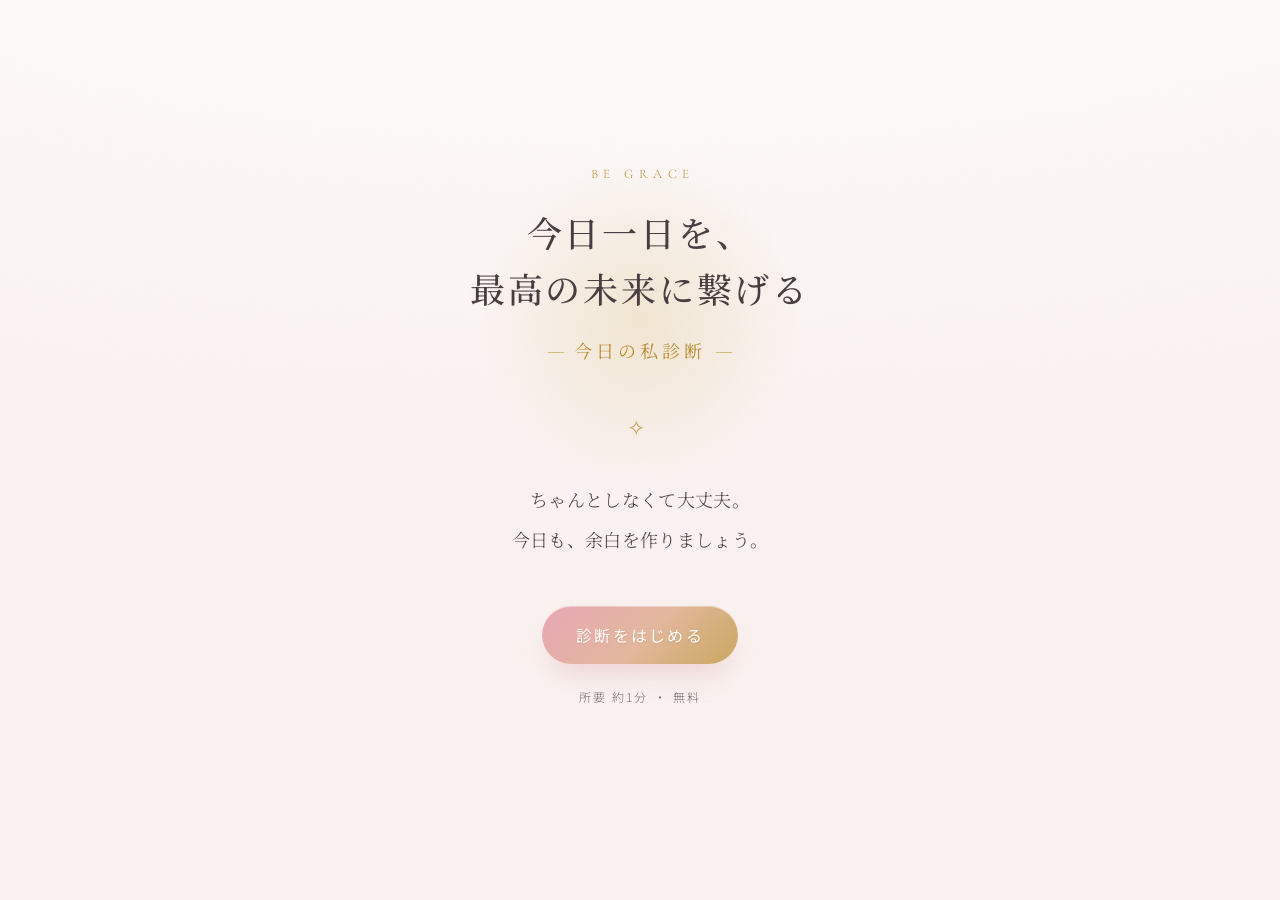
==== commit 67b671fa: "私診断を元のクリーンな版(8a74294)に復元：HP戻る矢印・紫化・無料/1分消失を解消" ====
--- a/index.html
+++ b/index.html
@@ -3,11 +3,19 @@
   <head>
     <meta charset="UTF-8" />
     <meta name="viewport" content="width=device-width, initial-scale=1.0, viewport-fit=cover" />
-    <meta name="theme-color" content="#FFF5F4" />
+    <meta name="theme-color" content="#F7F2EC" />
     <title>Be Grace ─ 今日の私診断</title>
+
+    <!-- ホーム画面用アイコン設定（manifestのstart_url上書きを避け、追加時のURL=モードを保持） -->
+    <link rel="icon" href="icon-192.png" />
+    <link rel="apple-touch-icon" href="apple-touch-icon.png" />
+    <meta name="apple-mobile-web-app-capable" content="yes" />
+    <meta name="mobile-web-app-capable" content="yes" />
+    <meta name="apple-mobile-web-app-status-bar-style" content="default" />
+    <meta name="apple-mobile-web-app-title" content="私診断" />
     <meta
       name="description"
-      content="今日一日を最高の未来に繋げる。Be Grace、今日の私診断。"
+      content="今日一日を最高の未来に繋げる。Be Grace の無料の玄関、今日の私診断。"
     />
 
     <!-- 共有時（LINE / Instagram など）のプレビュー表示 -->
@@ -34,894 +42,9 @@
       href="https://fonts.googleapis.com/css2?family=Noto+Sans+JP:wght@300;400;500&family=Noto+Serif+JP:wght@300;400;500;600&family=Cormorant+Garamond:ital,wght@0,400;0,500;1,400&display=swap"
       rel="stylesheet"
     />
-    <style>
-/* ============================================================
-   Be Grace ─ 今日の私診断
-   リュクス・女性向け・余白を大切にしたトーン
-   ============================================================ */
-
-:root {
-  --cream: #fdf8f7;
-  --cream-deep: #fbf3f1;
-  --ivory: #ffffff;
-  --ink: #4a3d42;
-  --ink-soft: #7a6a70;
-  --gold: #b3a0db;
-  --gold-deep: #9a86c6;
-  --gold-light: #efe9f9;
-  --rose: #e6a6b4;
-  --rose-soft: #f6d2da;
-  --rosegold: #e3b79e;
-  --line: #f0dcd4;
-  --radius: 26px;
-  --ease: cubic-bezier(0.22, 0.61, 0.36, 1);
-  --shadow: 0 30px 60px -24px rgba(205, 165, 170, 0.30);
-  --shadow-card: 0 26px 54px -24px rgba(205, 165, 170, 0.32), 0 4px 14px -8px rgba(205, 165, 170, 0.18);
-  --shadow-soft: 0 16px 38px -22px rgba(205, 165, 170, 0.26);
-  --shadow-btn: 0 16px 30px -10px rgba(220, 160, 170, 0.45);
-}
-
-* {
-  box-sizing: border-box;
-  margin: 0;
-  padding: 0;
-}
-
-html,
-body {
-  height: 100%;
-}
-
-body {
-  font-family: 'Noto Sans JP', sans-serif;
-  color: var(--ink);
-  background:
-    radial-gradient(150% 65% at 50% -14%, #ffffff 0%, var(--cream) 52%, var(--cream-deep) 100%) fixed;
-  -webkit-font-smoothing: antialiased;
-  line-height: 1.85;
-  letter-spacing: 0.02em;
-  font-weight: 300;
-}
-
-/* ごく薄い紙の質感（リュクスなマット感） */
-body::before {
-  content: '';
-  position: fixed;
-  inset: 0;
-  z-index: 0;
-  pointer-events: none;
-  background-image: url("data:image/svg+xml,%3Csvg%20xmlns='http://www.w3.org/2000/svg'%20width='100'%20height='100'%3E%3Cfilter%20id='n'%3E%3CfeTurbulence%20type='fractalNoise'%20baseFrequency='0.85'%20numOctaves='2'%20stitchTiles='stitch'/%3E%3C/filter%3E%3Crect%20width='100%25'%20height='100%25'%20filter='url(%23n)'/%3E%3C/svg%3E");
-  opacity: 0.05;
-  mix-blend-mode: multiply;
-}
-
-.stage {
-  max-width: 468px;
-  margin: 0 auto;
-  min-height: 100dvh;
-  padding: 0 24px env(safe-area-inset-bottom);
-  display: flex;
-  flex-direction: column;
-  position: relative;
-  z-index: 1;
-}
-
-/* ---------- 画面の切り替え ---------- */
-.screen {
-  display: none;
-  flex: 1;
-  flex-direction: column;
-  animation: fade 0.7s var(--ease);
-}
-.screen.is-active {
-  display: flex;
-}
-@keyframes fade {
-  from {
-    opacity: 0;
-    transform: translateY(14px);
-  }
-  to {
-    opacity: 1;
-    transform: none;
-  }
-}
-
-/* ---------- 共通パーツ ---------- */
-.eyebrow {
-  font-family: 'Cormorant Garamond', serif;
-  letter-spacing: 0.42em;
-  text-transform: uppercase;
-  font-size: 13px;
-  color: var(--gold-deep);
-  text-indent: 0.42em;
-}
-
-.btn {
-  font-family: inherit;
-  font-size: 16px;
-  font-weight: 400;
-  letter-spacing: 0.14em;
-  border: none;
-  cursor: pointer;
-  border-radius: 999px;
-  padding: 17px 34px;
-  display: inline-block;
-  text-align: center;
-  text-decoration: none; /* <a>のボタンでも下線を出さず、余白を正しく効かせる */
-  transition:
-    transform 0.4s var(--ease),
-    box-shadow 0.4s var(--ease),
-    opacity 0.3s;
-}
-.btn--primary {
-  background: linear-gradient(135deg, #b9a6dd 0%, #9b85c0 100%);
-  color: #fffdf8;
-  box-shadow: var(--shadow-btn), inset 0 1px 0 rgba(255, 255, 255, 0.38);
-  text-shadow: 0 1px 1px rgba(120, 90, 40, 0.16);
-}
-.btn--primary:hover {
-  transform: translateY(-2px);
-  box-shadow:
-    0 22px 36px -10px rgba(168, 134, 63, 0.5),
-    inset 0 1px 0 rgba(255, 255, 255, 0.42);
-}
-.btn--primary:active {
-  transform: translateY(0);
-}
-.btn--primary:disabled {
-  opacity: 0.35;
-  cursor: default;
-  box-shadow: none;
-  transform: none;
-}
-.btn--ghost {
-  background: transparent;
-  color: var(--gold-deep);
-  border: 1px solid var(--line);
-}
-/* やわらかいお誘い用（売り込み感を出さない） */
-.btn--soft {
-  background: linear-gradient(180deg, #fffefb, #f6ecda);
-  color: var(--gold-deep);
-  border: 1px solid var(--gold);
-  box-shadow: 0 8px 20px -12px rgba(168, 134, 63, 0.32);
-}
-.btn--soft:hover {
-  transform: translateY(-2px);
-  background: linear-gradient(180deg, #fffefb, #f1e4cb);
-  box-shadow: 0 14px 26px -12px rgba(168, 134, 63, 0.4);
-}
-
-/* ============================================================
-   玄関（ウェルカム）
-   ============================================================ */
-.screen--welcome {
-  justify-content: center;
-  text-align: center;
-}
-.welcome-inner {
-  padding: 40px 6px 70px;
-  position: relative;
-}
-/* 玄関の、やわらかな光 */
-.welcome-inner::before {
-  content: '';
-  position: absolute;
-  top: 4%;
-  left: 50%;
-  width: 340px;
-  height: 340px;
-  max-width: 92vw;
-  transform: translateX(-50%);
-  background: radial-gradient(circle, rgba(226, 207, 159, 0.4), transparent 66%);
-  z-index: -1;
-  pointer-events: none;
-}
-.hero-title {
-  font-family: 'Noto Serif JP', serif;
-  font-weight: 500;
-  font-size: clamp(27px, 8.2vw, 35px);
-  letter-spacing: 0.08em;
-  margin: 18px 0 14px;
-  line-height: 1.6;
-}
-.hero-sub {
-  display: inline-block;
-  font-family: 'Noto Serif JP', serif;
-  font-weight: 400;
-  color: var(--gold-deep);
-  letter-spacing: 0.22em;
-  font-size: 18px;
-  position: relative;
-  padding: 0 26px;
-  margin-top: 4px;
-}
-.hero-sub::before,
-.hero-sub::after {
-  content: '';
-  position: absolute;
-  top: 52%;
-  width: 16px;
-  height: 1px;
-  background: var(--gold);
-  opacity: 0.75;
-}
-.hero-sub::before {
-  left: 0;
-}
-.hero-sub::after {
-  right: 0;
-}
-.hero-ornament {
-  color: var(--gold);
-  font-size: 22px;
-  margin: 36px 0;
-  letter-spacing: 0.3em;
-}
-.hero-lead {
-  font-family: 'Noto Serif JP', serif;
-  font-weight: 300;
-  font-size: 18px;
-  line-height: 2.2;
-  margin-bottom: 46px;
-}
-.hero-note {
-  margin-top: 22px;
-  font-size: 12px;
-  letter-spacing: 0.18em;
-  color: var(--ink-soft);
-}
-
-/* ============================================================
-   クイズ
-   ============================================================ */
-.quiz-head {
-  display: flex;
-  align-items: center;
-  justify-content: space-between;
-  padding: 26px 2px 8px;
-}
-.back {
-  background: none;
-  border: none;
-  font-size: 28px;
-  line-height: 1;
-  color: var(--gold-deep);
-  cursor: pointer;
-  width: 40px;
-  height: 40px;
-  border-radius: 50%;
-  transition: background 0.3s;
-}
-.back:hover {
-  background: rgba(189, 156, 94, 0.1);
-}
-.quiz-head__spacer {
-  width: 40px;
-}
-.progress {
-  display: flex;
-  gap: 10px;
-}
-.dot {
-  width: 8px;
-  height: 8px;
-  border-radius: 50%;
-  background: var(--line);
-  transition: all 0.5s var(--ease);
-}
-.dot.is-on {
-  background: var(--gold);
-  transform: scale(1.25);
-}
-
-.step {
-  display: none;
-  flex: 1;
-  flex-direction: column;
-  padding: 18px 2px 40px;
-  animation: fade 0.6s var(--ease);
-}
-.step.is-active {
-  display: flex;
-}
-.step-no {
-  font-family: 'Cormorant Garamond', serif;
-  font-size: 30px;
-  color: var(--gold);
-  letter-spacing: 0.1em;
-}
-.step-title {
-  font-family: 'Noto Serif JP', serif;
-  font-weight: 500;
-  font-size: clamp(16px, 4.8vw, 19px);
-  line-height: 1.6;
-  margin: 8px 0 10px;
-  white-space: nowrap; /* 見出しは1行に収める */
-}
-.step-hint {
-  color: var(--ink-soft);
-  font-size: 14px;
-  margin-bottom: 30px;
-}
-.optional-tag {
-  display: inline-block;
-  vertical-align: middle;
-  margin-left: 10px;
-  font-family: 'Noto Sans JP', sans-serif;
-  font-size: 11px;
-  font-weight: 400;
-  letter-spacing: 0.08em;
-  color: var(--gold-deep);
-  background: rgba(189, 156, 94, 0.12);
-  border-radius: 999px;
-  padding: 3px 12px;
-}
-.step-hint b {
-  color: var(--gold-deep);
-  font-weight: 500;
-}
-
-.field-birth {
-  display: flex;
-  gap: 10px;
-}
-.field-select {
-  flex: 1;
-  min-width: 0;
-  font-family: inherit;
-  font-size: 16px;
-  color: var(--ink);
-  background-color: var(--ivory);
-  border: 1px solid var(--line);
-  border-radius: 16px;
-  padding: 17px 28px 17px 12px;
-  cursor: pointer;
-  letter-spacing: 0.04em;
-  text-align: center;
-  text-align-last: center;
-  appearance: none;
-  -webkit-appearance: none;
-  /* 金色の下向き矢印（押せる印） */
-  background-image: url("data:image/svg+xml,%3Csvg%20xmlns='http://www.w3.org/2000/svg'%20width='12'%20height='8'%20viewBox='0%200%2012%208'%3E%3Cpath%20d='M1%201l5%205%205-5'%20fill='none'%20stroke='%23bd9c5e'%20stroke-width='1.6'/%3E%3C/svg%3E");
-  background-repeat: no-repeat;
-  background-position: right 11px center;
-}
-.field-select:focus {
-  outline: none;
-  border-color: var(--gold);
-  box-shadow: 0 0 0 4px rgba(189, 156, 94, 0.12);
-}
-
-/* 生まれた日を選ぶと現れる、その場プレビュー */
-.birth-preview {
-  margin-top: 22px;
-  margin-bottom: auto;
-  text-align: center;
-  padding: 24px 22px 22px;
-  background: linear-gradient(135deg, #faf4e9, #f5ead6);
-  border-radius: 22px;
-  animation: rise 0.6s var(--ease);
-}
-.birth-preview .rhythm-name {
-  font-size: 21px;
-  margin-top: 8px;
-}
-.birth-preview .rhythm-reading {
-  font-size: 14px;
-}
-.birth-preview__caption {
-  margin-top: 16px;
-  font-size: 11px;
-  line-height: 1.8;
-  color: var(--ink-soft);
-  letter-spacing: 0.04em;
-}
-
-/* 選択肢 */
-.choices {
-  display: flex;
-  flex-wrap: wrap;
-  gap: 11px;
-  margin-bottom: auto;
-}
-.choices--gender {
-  flex-direction: column;
-}
-.chip {
-  font-family: inherit;
-  font-size: 15px;
-  font-weight: 300;
-  color: var(--ink);
-  background: linear-gradient(180deg, #fffdf9, var(--ivory));
-  border: 1px solid var(--line);
-  border-radius: 999px;
-  padding: 13px 20px;
-  cursor: pointer;
-  transition: all 0.35s var(--ease);
-  letter-spacing: 0.05em;
-  box-shadow: 0 2px 6px -3px rgba(150, 122, 80, 0.12);
-}
-.chip--lg {
-  padding: 18px 22px;
-  text-align: left;
-  font-size: 16px;
-}
-.chip:hover {
-  border-color: var(--gold);
-  transform: translateY(-1px);
-}
-.chip.is-on, .chip:active {
-  background: #fff !important;
-  color: var(--gold-deep) !important;
-  border-color: var(--gold) !important;
-  transform: translateY(-1px) !important;
-  box-shadow: 0 6px 16px -8px rgba(179, 160, 219, 0.55) !important;
-  font-weight: 600 !important;
-}
-.chip { -webkit-tap-highlight-color: transparent; touch-action: manipulation; }
-/* tone でほのかに色味を分ける */
-.chip[data-tone='shine'].is-on {
-  background: #fff;
-}
-.chip.is-disabled {
-  opacity: 0.4;
-  pointer-events: none;
-}
-
-.select-count {
-  text-align: center;
-  font-family: 'Cormorant Garamond', serif;
-  font-size: 22px;
-  color: var(--gold-deep);
-  letter-spacing: 0.1em;
-  margin: 24px 0 18px;
-}
-
-.step .btn {
-  margin-top: 26px;
-  width: 100%;
-}
-
-/* ============================================================
-   診断中
-   ============================================================ */
-.screen--loading {
-  justify-content: center;
-  align-items: center;
-  text-align: center;
-}
-.loader {
-  display: flex;
-  gap: 12px;
-  margin-bottom: 28px;
-}
-.loader span {
-  width: 11px;
-  height: 11px;
-  border-radius: 50%;
-  background: var(--gold);
-  animation: breathe 1.4s var(--ease) infinite;
-}
-.loader span:nth-child(2) {
-  animation-delay: 0.2s;
-}
-.loader span:nth-child(3) {
-  animation-delay: 0.4s;
-}
-@keyframes breathe {
-  0%,
-  100% {
-    transform: scale(0.6);
-    opacity: 0.4;
-  }
-  50% {
-    transform: scale(1);
-    opacity: 1;
-  }
-}
-.loading-text {
-  font-family: 'Noto Serif JP', serif;
-  color: var(--ink-soft);
-  letter-spacing: 0.14em;
-}
-
-/* ============================================================
-   結果
-   ============================================================ */
-.screen--result {
-  padding-bottom: 50px;
-}
-.result-inner {
-  padding-top: 34px;
-}
-.result-eyebrow {
-  text-align: center;
-  font-family: 'Cormorant Garamond', serif;
-  letter-spacing: 0.4em;
-  font-size: 12px;
-  color: var(--gold-deep);
-  text-transform: uppercase;
-  margin-bottom: 18px;
-}
-.result-personal {
-  text-align: center;
-  font-size: 13px;
-  color: var(--ink-soft);
-  margin-bottom: 22px;
-  letter-spacing: 0.06em;
-}
-
-/* 結果ヘッダーカード */
-.result-card {
-  background: linear-gradient(170deg, #fffdf9, var(--ivory));
-  border-radius: var(--radius);
-  padding: 46px 30px 40px;
-  text-align: center;
-  box-shadow: var(--shadow-card);
-  border: 1px solid rgba(255, 255, 255, 0.8);
-  position: relative;
-  overflow: hidden;
-}
-.result-card::before {
-  content: '';
-  position: absolute;
-  inset: 0 0 auto 0;
-  height: 4px;
-  background: linear-gradient(
-    90deg,
-    transparent,
-    var(--type-accent, var(--gold)) 22%,
-    var(--type-accent, var(--gold)) 78%,
-    transparent
-  );
-}
-.result-symbol {
-  font-size: 40px;
-  color: var(--type-accent, var(--gold));
-  line-height: 1;
-}
-.result-type {
-  font-family: 'Noto Serif JP', serif;
-  font-weight: 600;
-  font-size: clamp(21px, 6.4vw, 29px);
-  letter-spacing: 0.03em;
-  margin: 16px 0 12px;
-  white-space: nowrap; /* 「エネルギー充電タイプ」等の長い名前も1行に収める */
-}
-.result-tagline {
-  font-family: 'Noto Serif JP', serif;
-  font-weight: 300;
-  color: var(--ink-soft);
-  font-size: 16px;
-  line-height: 1.9;
-}
-
-/* 今日のあなたのリズム（生年月日 × 今日の日付） */
-.result-rhythm {
-  margin-top: 22px;
-  text-align: center;
-  padding: 24px 22px 26px;
-  background: rgba(255, 255, 255, 0.4);
-  border: 1px solid var(--line);
-  border-radius: 22px;
-  opacity: 0;
-  transform: translateY(16px);
-  animation: rise 0.7s var(--ease) forwards;
-}
-.rhythm-label {
-  display: inline-block;
-  font-family: 'Cormorant Garamond', serif;
-  letter-spacing: 0.18em;
-  font-size: 11px;
-  text-transform: uppercase;
-  color: var(--gold-deep);
-  margin-bottom: 14px;
-}
-.rhythm-name {
-  font-family: 'Noto Serif JP', serif;
-  font-weight: 500;
-  font-size: 22px;
-  letter-spacing: 0.1em;
-  color: var(--gold-deep);
-  position: relative;
-  display: inline-block;
-  padding: 0 24px;
-}
-.rhythm-name::before,
-.rhythm-name::after {
-  content: '';
-  position: absolute;
-  top: 50%;
-  width: 16px;
-  height: 1px;
-  background: var(--gold);
-  opacity: 0.6;
-}
-.rhythm-name::before {
-  left: -6px;
-}
-.rhythm-name::after {
-  right: -6px;
-}
-.rhythm-reading {
-  font-family: 'Noto Serif JP', serif;
-  font-weight: 300;
-  font-size: 14.5px;
-  line-height: 2.05;
-  color: var(--ink);
-  margin-top: 14px;
-  text-align: left;
-}
-
-/* 結果のセクション群 */
-.result-block {
-  margin-top: 26px;
-  background: rgba(255, 255, 255, 0.55);
-  border: 1px solid var(--line);
-  border-radius: 22px;
-  padding: 26px 26px 28px;
-  opacity: 0;
-  transform: translateY(16px);
-  animation: rise 0.7s var(--ease) forwards;
-}
-@keyframes rise {
-  to {
-    opacity: 1;
-    transform: none;
-  }
-}
-.block-label {
-  display: inline-flex;
-  align-items: center;
-  gap: 9px;
-  font-family: 'Cormorant Garamond', serif;
-  letter-spacing: 0.16em;
-  font-size: 13px;
-  text-transform: uppercase;
-  color: var(--gold-deep);
-  margin-bottom: 14px;
-}
-.block-label::before {
-  content: '';
-  width: 18px;
-  height: 1px;
-  background: var(--gold);
-}
-.block-jp {
-  font-family: 'Noto Serif JP', serif;
-  font-weight: 500;
-  font-size: 17px;
-  margin-bottom: 10px;
-  letter-spacing: 0.04em;
-}
-.block-body {
-  font-size: 15px;
-  line-height: 2.1;
-  color: var(--ink);
-}
-
-/* 今日の状態ブロックは、他の結果と同じく中央ぞろえに */
-.result-block--today {
-  text-align: center;
-}
-.result-block--today .block-label {
-  justify-content: center;
-}
-/* 読み応えのある本文（お見受け文・アドバイス）は、読みやすく左ぞろえに */
-.result-block--today .block-body {
-  text-align: left;
-}
-
-/* 今日の判定（進みやすい日 / 整えながら進む日） */
-.verdict {
-  font-family: 'Noto Serif JP', serif;
-  font-weight: 500;
-  font-size: clamp(19px, 5.4vw, 22px);
-  color: var(--gold-deep);
-  text-align: center;
-  letter-spacing: 0.04em;
-  line-height: 1.7;
-  margin-bottom: 18px;
-}
-
-/* タイプ統計（これまでのタイプ別の回数） */
-.type-stats { margin-top: 18px; text-align: left; }
-.type-stats__row { margin: 12px 0; }
-.type-stats__head { display: flex; justify-content: space-between; align-items: baseline; margin-bottom: 5px; gap: 10px; }
-.type-stats__name { font-size: 13px; color: var(--ink); letter-spacing: 0.03em; }
-.type-stats__num { flex: 0 0 auto; font-size: 12px; color: var(--ink-soft); letter-spacing: 0.04em; }
-.type-stats__bar { display: block; height: 6px; border-radius: 999px; background: var(--line); overflow: hidden; }
-.type-stats__fill { display: block; height: 100%; border-radius: 999px;
-  background: linear-gradient(90deg, var(--gold-light), var(--gold-deep)); }
-.type-stats__round { text-align: center; font-size: 12px; color: var(--gold-deep);
-  letter-spacing: 0.08em; margin: -8px 0 14px; }
-.type-stats__note { text-align: center; font-size: 12px; color: var(--ink-soft);
-  letter-spacing: 0.04em; margin-top: 16px; line-height: 1.7; }
-
-/* アファメーション（特別なトーン） */
-.result-block--affirm {
-  background: #ffffff;
-  border-color: var(--line);
-  text-align: center;
-}
-/* アファメーション3つ：1行ずつ、やさしい区切り線で */
-.result-block--affirm .block-jp {
-  margin-bottom: 16px;
-}
-.affirm-line {
-  font-family: 'Noto Serif JP', serif;
-  font-weight: 300;
-  font-size: clamp(15px, 4.2vw, 17px);
-  line-height: 2;
-  padding: 12px 4px;
-}
-.affirm-line + .affirm-line {
-  border-top: 1px solid rgba(189, 156, 94, 0.2);
-}
-
-.affirm-quote {
-  font-family: 'Noto Serif JP', serif;
-  font-weight: 300;
-  font-size: clamp(15px, 4.4vw, 17px);
-  line-height: 2.1;
-  position: relative;
-  padding: 8px 6px;
-}
-.affirm-quote::before,
-.affirm-quote::after {
-  content: none;
-}
-.affirm-quote::after {
-  content: none;
-}
-
-/* 最後のやさしい一言 */
-.result-closing {
-  text-align: center;
-  font-family: 'Noto Serif JP', serif;
-  font-weight: 300;
-  font-size: 18px;
-  line-height: 2.2;
-  color: var(--ink);
-  margin: 40px 14px 8px;
-}
-.closing-mark {
-  color: var(--gold);
-  font-size: 18px;
-  margin-bottom: 14px;
-}
-
-/* Be Grace Message（オーナーからの、毎回ランダムなひとこと） */
-.result-message {
-  display: flex;
-  flex-direction: column;
-  align-items: center;
-}
-.message-label {
-  font-family: 'Cormorant Garamond', serif;
-  letter-spacing: 0.3em;
-  font-size: 12px;
-  text-transform: uppercase;
-  color: var(--gold-deep);
-  text-indent: 0.3em;
-  margin-bottom: 16px;
-}
-.message-body {
-  font-family: 'Noto Serif JP', serif;
-  font-weight: 300;
-  font-size: clamp(16px, 4.6vw, 18px);
-  line-height: 2.2;
-}
-
-/* 鍵の奥への、ひそやかな誘い（売り込まない） */
-.result-door {
-  margin-top: 44px;
-  text-align: center;
-  padding: 30px 24px;
-  border-top: 1px solid var(--line);
-}
-.door-line {
-  font-family: 'Noto Serif JP', serif;
-  font-weight: 300;
-  font-size: 15px;
-  color: var(--ink-soft);
-  line-height: 2.1;
-  letter-spacing: 0.06em;
-}
-.door-cta {
-  width: 100%;
-  margin-top: 24px;
-}
-.door-sub {
-  margin-top: 14px;
-  font-size: 12px;
-  color: var(--ink-soft);
-  letter-spacing: 0.04em;
-}
-.door-invite {
-  margin-top: 18px;
-  font-family: 'Noto Serif JP', serif;
-  font-weight: 400;
-  font-size: 16px;
-  line-height: 2;
-  color: var(--ink);
-  letter-spacing: 0.05em;
-}
-.door-key {
-  font-size: 20px;
-  color: var(--gold);
-  display: block;
-  margin-bottom: 12px;
-}
-.door-mark {
-  font-size: 18px;
-  color: var(--gold);
-  margin-bottom: 14px;
-  letter-spacing: 0.2em;
-}
-
-.result-actions {
-  margin-top: 34px;
-  display: flex;
-  flex-direction: column;
-  gap: 12px;
-}
-.result-actions .btn {
-  width: 100%;
-}
-
-/* やさしい免責 */
-.disclaimer {
-  margin-top: 26px;
-  text-align: center;
-  font-size: 11px;
-  line-height: 1.9;
-  color: var(--ink-soft);
-  opacity: 0.85;
-  letter-spacing: 0.04em;
-}
-
-/* 「う」だけ・「夫」だけ…と最後の1文字が次の行に落ちる"ぼっち改行"を防ぐ。
-   句読点（、。）の所だけで改行し、語の途中では折り返さない（JSが、。の後ろに改行候補を入れる）。
-   長すぎて1行に入らないときだけ、やむを得ず途中で折り返す（overflow-wrap）。 */
-/* 短い・中央ぞろえの言葉：句読点や中央で"半分ずつ"気持ちよく折り返す（phrの<wbr>＋keep-all） */
-.result-tagline,
-.affirm-quote,
-.affirm-line,
-.message-body,
-.door-line,
-.door-invite {
-  word-break: keep-all;
-}
-/* 読み応えのある本文・見出し・説明文：日本語の自然な改行（禁則処理）に任せる。「。」「、」は行頭に来ない */
-.block-body,
-.rhythm-reading,
-.step-title,
-.step-hint,
-.hero-lead {
-  line-break: strict;
-  word-break: normal;
-  overflow-wrap: normal;
-}
-/* 見出しは行の長さをそろえる */
-.hero-title,
-.hero-lead,
-.step-title {
-  text-wrap: balance;
-}
-
-@media (max-width: 360px) {
-  .stage {
-    padding: 0 16px;
-  }
-}
-
-    </style>
+    <link rel="stylesheet" href="styles.css" />
   </head>
   <body>
-    <a href="https://begracenao-alt.github.io/link/" style="position:fixed;top:14px;left:16px;z-index:50;font-family:'Cormorant Garamond',serif;font-style:italic;font-size:15px;letter-spacing:0.12em;color:#6c6a64;text-decoration:none;">← Be Grace</a>
     <main class="stage" id="stage">
       <!-- ▼ 玄関（ウェルカム） -->
       <section class="screen screen--welcome is-active" data-screen="welcome">
@@ -935,6 +58,7 @@
             今日も、余白を作りましょう。
           </p>
           <button class="btn btn--primary" data-action="start">診断をはじめる</button>
+          <p class="hero-note">所要 約1分 ・ 無料</p>
         </div>
       </section>
 
@@ -1010,1037 +134,9 @@
         <div class="result-inner" id="resultInner"><!-- JSで生成 --></div>
       </section>
     </main>
-    <script>
-// iPhoneで「触れている間、色が出る(:active)」を効かせるためのおまじない
-document.addEventListener("touchstart", function () {}, { passive: true });
-/* ============================================================
- *  Be Grace ─ リンク設定ファイル
- * ============================================================
- *
- *  ボタンの飛び先は、あなたのサイト（WordPress）の固定ページに向けてあります。
- *  ↓ この2ページを WordPress で作れば、ボタンが自動でそこに繋がります。
- *    ・begracenao.com/guide/   … 個別相談・セミナーのご案内（①の飛び先）
- *    ・begracenao.com/member/  … 会員のご案内（②の飛び先）
- *
- *  ★ ここがポイント ★
- *  この2ページの"中身"は、いつでも WordPress の管理画面で編集できます。
- *  （個別相談→セミナーに変える、日時を変える 等）。
- *  だから、アプリ本体（このファイル）は二度と触らなくてOKです。
- * ============================================================ */
 
-const CONFIG = {
-  // ① 1日モードの後 →「ご案内を見る」の飛び先（個別相談・セミナーのご案内ページ）
-  CONSULT_URL: 'https://begracenao.com/guide/',
-
-  // ② 14日モードの後 →「次のご案内を見る」の飛び先（会員のご案内ページ）
-  MEMBER_URL: 'https://begracenao.com/member/',
-
-  // （予備）LINE公式の友だち追加リンク。今のファネルではアプリ内で未使用
-  LINE_URL: 'https://begracenao.com/guide/',
-};
-
-/*
- * ▼ アクセス3段階（モード）の使い方
- *   ・①1日    … 通常のURL                 （無料・LINE登録した人に渡す）
- *   ・②30日   … URLのうしろに ?plan=30     を付ける（有料ミニ講座用。最後に「30日まとめ」）
- *   ・③無期限 … URLのうしろに ?plan=member を付ける（あなた＆会員に渡す）
- *   例）https://begracenao.com/shindan.html?plan=30
- */
-
-/*
- * Be Grace ─ 今日の私診断（入口）
- * 診断データ定義
- *
- * - FEELINGS: 体調・気持ちの選択肢（3つ選ぶ）。各選択肢は診断タイプへの重みを持つ。
- * - TYPES:    7つの診断タイプと、診断で出す5項目のコピー。
- *
- * 医療診断ではなく、セルフケアの範囲。責めず・押し付けず・ホッとする言葉で。
- */
-
-/* 診断タイプ ID */
-const T = {
-  BRAIN: 'brain', // 脳疲労
-  BODY: 'body', // カラダ疲労
-  NERVE: 'nerve', // 神経緊張
-  EMOTION: 'emotion', // 感情整理
-  CHARGE: 'charge', // エネルギー充電
-  RECOVER: 'recover', // 回復完了
-  CHALLENGE: 'challenge', // チャレンジ日和
-};
-
-/*
- * 今日の状態チェック（20個・朝に直感で3つ選ぶ）
- * 各選択肢は裏に2つのタグを持つ：
- *   type : 7タイプ判定タグ
- *   mood : 'beautiful'（今日は進みやすい日）/ 'suffering'（今日は整えながら進む日）
- * 表示の色分けは mood から決める（beautiful=きらめき / suffering=やわらか）。
- */
-const FEELINGS = [
-  /* ── カラダ ── */
-  { id: 'darui', label: 'だるい', type: T.BODY, mood: 'suffering' },
-  { id: 'tsukareta', label: '疲れてる', type: T.BODY, mood: 'suffering' },
-  { id: 'kubikata', label: '首肩重い', type: T.BODY, mood: 'suffering' },
-  { id: 'nemui', label: '眠い', type: T.CHARGE, mood: 'suffering' },
-  { id: 'bonyari', label: 'ぼんやり', type: T.CHARGE, mood: 'suffering' },
-  /* ── 思考 ── */
-  { id: 'atama', label: '頭が重い', type: T.BRAIN, mood: 'suffering' },
-  { id: 'kangaesugi', label: '考えすぎ', type: T.BRAIN, mood: 'suffering' },
-  { id: 'kimerarenai', label: '決められない', type: T.BRAIN, mood: 'suffering' },
-  /* ── 感情 ── */
-  { id: 'fuan', label: '不安', type: T.NERVE, mood: 'suffering' },
-  { id: 'aseri', label: '焦り', type: T.NERVE, mood: 'suffering' },
-  { id: 'kizukai', label: '気を使う', type: T.NERVE, mood: 'suffering' },
-  { id: 'iraira', label: 'イライラ', type: T.EMOTION, mood: 'suffering' },
-  { id: 'moyamoya', label: 'モヤモヤ', type: T.EMOTION, mood: 'suffering' },
-  { id: 'ochikomi', label: '落ち込み', type: T.EMOTION, mood: 'suffering' },
-  /* ── 前向き ── */
-  { id: 'karui', label: '軽い', type: T.RECOVER, mood: 'beautiful' },
-  { id: 'anshin', label: '安心', type: T.RECOVER, mood: 'beautiful' },
-  { id: 'sukkiri', label: 'スッキリ', type: T.RECOVER, mood: 'beautiful' },
-  { id: 'wakuwaku', label: 'ワクワク', type: T.CHALLENGE, mood: 'beautiful' },
-  { id: 'yaruki', label: 'やる気', type: T.CHALLENGE, mood: 'beautiful' },
-  { id: 'maemuki', label: '前向き', type: T.CHALLENGE, mood: 'beautiful' },
-];
-
-/*
- * 診断タイプ定義
- * priority: 同点時の優先順（数が小さいほど先に拾う）。判定(mood)に合うタイプの中で
- *           同数になったときの決め手。「整える」を大切にする順（カラダ疲労→…→チャレンジ）。
- * 診断で出すのは下記5項目のみ：
- *   result(結果) / reason(かんたんな理由) / future(今日の未来メッセージ)
- *   affirmation(今日のアファメーション) / closing(最後のやさしい一言)
- */
-const TYPES = {
-  [T.BRAIN]: {
-    id: T.BRAIN,
-    name: '脳疲労タイプ',
-    symbol: '☁︎',
-    tagline: '頭の中に、すこし霧がかかっている日',
-    accent: '#9AA7B0',
-    priority: 3,
-    advices: [
-      '今日は、考えることから少し離れて、頭に余白をつくる日。答えを探すより、ぼんやりする時間を持つほど、思考は自然と澄んでいきます。',
-      'たくさん考えた頭は、もう十分がんばっています。今日は、決めること・調べることをいったん手放して、何もしない余白を自分に許してあげてください。',
-      '情報でいっぱいの頭には、空白がいちばんの栄養です。今日は予定をつめこまず、ぽっかりした時間をひとつ残しておくと、心まで軽くなっていきます。',
-    ],
-    reason: '考えすぎ・情報過多・決断疲れで、頭がオーバーワークになっている状態です。答えを出そうとするほど疲れやすく、今は「もっと考える」より「余白をつくる」ことが必要です。',
-    future: '今日は、考えることをすこしお休みしても大丈夫。頭をゆるめたぶんだけ、明日の発想は澄んでいきます。',
-    affirmations: [
-      '私は、心をゆるめて、答えとつながっています。',
-      '私は、静かな余白の中で、必要な答えを受け取っています。',
-      '私は、今ここに戻るほど、未来への道が自然に見えています。',
-    ],
-    messages: [
-      '過去や未来ではなく、今に戻ろう✨',
-      '大切な直感は、時間と余白がないとやってこない✨',
-      'しっかり寝る。ひたすらぼーっとしよう✨',
-      'そんなに自分を律して頑張らなくて大丈夫✨',
-      '人生は習慣でしか変わらない✨\n結局、毎日どう生きるか。',
-    ],
-  },
-  [T.BODY]: {
-    id: T.BODY,
-    name: 'カラダ疲労タイプ',
-    symbol: '☾',
-    tagline: 'カラダが、休息をやさしく求めている日',
-    accent: '#B79A86',
-    priority: 1,
-    advices: [
-      '今日は、動くことより、カラダを休ませることを最優先にする日。横になる・あたためる・早めに眠る——回復にあてた時間は、ちゃんと未来につながります。',
-      '重く感じるカラダは、これまで動いてくれた証です。今日は無理に動かさず、ゆっくり休ませてあげてください。休むことも、立派な前進です。',
-      'カラダが「少し休ませて」とサインを出しています。今日は予定をしぼって、こまめに座る・深く眠る時間をつくると、巡りも気持ちも戻ってきます。',
-    ],
-    reason: '睡眠不足・移動・家事・仕事などで、カラダの回復が追いついていない状態です。やる気がないのではなく、カラダが「少し休ませて」とサインを出しています。今日は気合いより回復を優先する日です。',
-    future: 'カラダの重さは、がんばってきた証。今日を労わる一日にすると、未来のあなたはふっと軽くなります。',
-    affirmations: [
-      '私は、休みながら、ちゃんと前へ進んでいます。',
-      '私は、カラダを大切にするほど、本来の巡りが戻っています。',
-      '私は、休むほど整い、私らしい未来へ進んでいます。',
-    ],
-    messages: [
-      'エネルギー温存のため、思い切って休んでみて✨',
-      'しっかり寝る。ひたすらぼーっとしよう✨',
-      'そんなに自分を律して頑張らなくて大丈夫✨',
-      'まずは自分がやりたいことをする時間を確保✨',
-      '理想を叶えるために、努力しなきゃと思う必要なし✨',
-    ],
-  },
-  [T.NERVE]: {
-    id: T.NERVE,
-    name: '神経緊張タイプ',
-    symbol: '꙳',
-    tagline: '神経が、すこし張りつめている日',
-    accent: '#A99CC4',
-    priority: 4,
-    advices: [
-      '今日は、気を張った神経を、そっと緩めてあげる日。肩や顔の力を抜いて、ゆっくり長く息を吐くほど、心も穏やかにほどけていきます。',
-      '緊張がつづいたカラダは、ずっとあなたを守ろうとしてくれていました。今日は安心できる場所で、あたたかい飲みものとともに、ゆるむ時間をとってみてください。',
-      '急いで解決しようとせず、まず「もう大丈夫」とカラダに伝える日。緩めるほど神経は落ち着き、見える景色までやわらかくなっていきます。',
-    ],
-    reason: '不安・焦り・気遣い・罪悪感などで、神経が緊張モードになっている状態です。問題をすぐ解決しようとするより、まず安心を戻すことが大切です。カラダをゆるめると、心も落ち着きやすくなります。',
-    future: '気を張ってきたぶん、今日はゆるめる番。呼吸をひとつ深くするだけで、未来は穏やかにほどけていきます。',
-    affirmations: [
-      '私は、ゆるんでいても、ちゃんと守られています。',
-      '私は、安心の中でゆるみ、本来の力を取り戻しています。',
-      '私は、穏やかなカラダで、望む世界を選んでいます。',
-    ],
-    messages: [
-      '世界はあなたの味方✨',
-      '今の感情に気づけただけで十分✨',
-      'そんなに自分を律して頑張らなくて大丈夫✨',
-      '過去や未来ではなく、今に戻ろう✨',
-      '理想を叶えるために、努力しなきゃと思う必要なし✨',
-    ],
-  },
-  [T.EMOTION]: {
-    id: T.EMOTION,
-    name: '感情整理タイプ',
-    symbol: '❀',
-    tagline: 'こころが、整理したい想いを抱えている日',
-    accent: '#C58FA0',
-    priority: 5,
-    advices: [
-      '今日は、わいてくる気持ちを、否定せずそのまま感じてあげる日。「そう感じているんだね」と認めるだけで、心は静かに整っていきます。',
-      '感情は、ふたをするより、感じきるほうが早く流れていきます。今日は前向きになろうとせず、自分の本音にやさしく耳をかたむけてみてください。',
-      '揺れている心は、丁寧に生きている証です。今日は、悲しさもイライラもまるごと抱きしめて、自分にだけは味方でいてあげてください。',
-    ],
-    reason: '悲しさ・落ち込み・イライラ・罪悪感など、感情が内側に溜まっている状態です。無理に前向きになる必要はありません。まずは「そう感じているんだな」と気づくことが、未来へ進む一歩です。',
-    future: 'わいてくる感情は、あなたが丁寧に生きている証。今日は感じきってあげると、未来はもっと軽やかに進みます。',
-    affirmations: [
-      '私は、どんな気持ちの私も、大切にしています。',
-      '私は、感情の奥にある本音とやさしくつながっています。',
-      '私は、自分の気持ちを愛しながら、未来を選んでいます。',
-    ],
-    messages: [
-      '今の感情に気づけただけで十分✨',
-      'やめても大丈夫✨',
-      'いきなりやめなくても、10％からやめてみよう✨',
-      '人に何を言われても、自分だけは自分を許してあげて✨',
-      '世の中の正解が、あなたの正解とは限らない✨',
-      '自分の感情は、少しずつでも表現してみて✨',
-    ],
-  },
-  [T.CHARGE]: {
-    id: T.CHARGE,
-    name: 'エネルギー充電タイプ',
-    symbol: '☼',
-    tagline: 'エネルギーを、静かに満たしたい日',
-    accent: '#D2B377',
-    priority: 2,
-    advices: [
-      '今日は、動き出すより、満ちるのを待つ日。心地よいと感じることをひとつ大切にすると、エネルギーは自然に戻ってきます。',
-      'まだ走り出さなくて大丈夫。今日は、好きな香り・あたたかい光・静かな音楽——自分を満たしてくれるものに、そっと触れて過ごしてみてください。',
-      'エネルギーは、無理に絞り出すより、満たすほどわいてきます。今日は「やらなきゃ」を脇に置いて、心地よさを補給する一日にしてみましょう。',
-    ],
-    reason: '疲れ切っているわけではないけれど、まだ動き出すほどのエネルギーが満ちていない状態です。今日は大きく進むより、整える・ぼーっとする・心地よいものに触れることで、自然に力が戻ってきます。',
-    future: '今は充電の時間。無理に動かず満たしていくほど、未来のあなたは大きく羽ばたけます。',
-    affirmations: [
-      '私は、満ちて、内側から輝いています。',
-      '私は、内側から整い、必要なものを自然に受け取っています。',
-      '私は、満ちた私から、愛と豊かさを巡らせています。',
-    ],
-    messages: [
-      '人生を豊かにするのは、心に残るような経験✨',
-      'まずは自分がやりたいことをする時間を確保✨',
-      'やって幸せなことしかやらないと決めよう✨',
-      '大切な直感は、時間と余白がないとやってこない✨',
-      'しっかり寝る。ひたすらぼーっとしよう✨',
-    ],
-  },
-  [T.RECOVER]: {
-    id: T.RECOVER,
-    name: '回復完了タイプ',
-    symbol: '✦',
-    tagline: '心とカラダが、軽やかに整っている日',
-    accent: '#9CB99E',
-    priority: 6,
-    advices: [
-      '今日は、整ったこの軽やかさを味わう日。気になっていた小さなことに、ふっと手をつけてみると、流れが心地よく動きはじめます。',
-      '心もカラダも、いいバランスにいます。今日はこの調子を活かして、後回しにしていたことへ、軽い気持ちで一歩進んでみてください。',
-      '満ちて整った今は、選ぶ力がいちばん働くとき。今日は、本当にやりたいことを基準に、心が動くほうをそっと選んでいきましょう。',
-    ],
-    reason: 'カラダも気持ちも比較的整っていて、軽さや安心感がある状態です。無理に頑張る必要はありませんが、今の軽さを活かして、小さな行動を起こすと未来につながりやすい日です。',
-    future: '整ったあなたのまま、今日を味わって。この余白が、最高の未来への滑走路になります。',
-    affirmations: [
-      '私は、整っています。今の私で、選んでいます。',
-      '私は、整ったカラダで、本来の私に戻っています。',
-      '私は、満ちた状態から、次のステージへ進んでいます。',
-    ],
-    messages: [
-      '願ったら全部叶う✨\n願わなかったら叶わない✨',
-      '人生を豊かにするのは、心に残るような経験✨',
-      'やって幸せなことしかやらないと決めよう✨',
-      'まずは自分がやりたいことをする時間を確保✨',
-      '世界はあなたの味方✨',
-    ],
-  },
-  [T.CHALLENGE]: {
-    id: T.CHALLENGE,
-    name: 'チャレンジ日和タイプ',
-    symbol: '✧',
-    tagline: '一歩、踏み出すのにぴったりな日',
-    accent: '#D9A14E',
-    priority: 7,
-    advices: [
-      '今日は、追い風が吹いている日。完璧を待たず、やってみたいことへ小さな一歩を出すと、うれしい流れが生まれていきます。',
-      'ワクワクは、進んでいいというサインです。今日は、ためらっていたことに「えいっ」と手をのばしてみてください。動くほど道はひらけます。',
-      '今日のあなたは、軽やかに動ける状態にいます。気になっていた連絡、はじめたかったこと——小さく始めるのに、これ以上ない一日です。',
-    ],
-    reason: 'ワクワク・やってみたい・前向きな感覚が出ている状態です。完璧に準備ができていなくても、今日は一歩動いてみることで流れが生まれやすい日です。小さな挑戦を選んでみましょう。',
-    future: '今日のあなたには、未来を動かす追い風が吹いています。やさしい一歩が、最高の明日をつくります。',
-    affirmations: [
-      '私は、私のペースで、未来を選んでいます。',
-      '私は、楽しさと好奇心を味方に、軽やかに進んでいます。',
-      '私は、今日の一歩から、理想の世界を創っています。',
-    ],
-    messages: [
-      '願ったら全部叶う✨\n願わなかったら叶わない✨',
-      '人生は習慣でしか変わらない✨\n結局、毎日どう生きるか。',
-      'やって幸せなことしかやらないと決めよう✨',
-      '人生を豊かにするのは、心に残るような経験✨',
-      '理想を叶えるために、努力しなきゃと思う必要なし✨',
-    ],
-  },
-};
-
-/*
- * 生まれ持ったあなたのリズム（数秘・ライフパス）
- * 生年月日"だけ"から、生まれ持った性質を1つ導く（固定）。
- * 占いの楽しさに「カラダと心」の世界観をまとわせた、Be Grace だけの占い。
- * 各タイプ：生まれ持った性質 → カラダの癖 → 整えると伸びる強み。
- * 数の還元（デジタルルート 1〜9）で性質を選ぶ。
- */
-const RHYTHMS = [
-  {
-    n: 1,
-    name: 'はじまりの人',
-    symbol: '❍',
-    reading:
-      'あなたは生まれつき、新しい流れを生み出す人。前へ進む力が強いぶん、カラダは“がんばりすぎ”の緊張を肩や頭に抱えやすいタイプ。ゆるめる時間をとるほど、あなたの推進力は冴えていきます。',
-  },
-  {
-    n: 2,
-    name: 'つながりの人',
-    symbol: '❀',
-    reading:
-      'あなたは生まれつき、人の気持ちを受けとる繊細なアンテナの持ち主。やさしさで周りを包むぶん、感情をそっとカラダに抱えやすいタイプ。自分を満たす余白が、あなたの優しさをもっと深くします。',
-  },
-  {
-    n: 3,
-    name: 'ひらく人',
-    symbol: '✿',
-    reading:
-      'あなたは生まれつき、心の輝きを表現する人。喜びを生み出す才能があるぶん、気分の波がカラダの調子に出やすいタイプ。心が弾む時間をつくるほど、あなたの魅力は広がっていきます。',
-  },
-  {
-    n: 4,
-    name: 'ととのえる人',
-    symbol: '◇',
-    reading:
-      'あなたは生まれつき、コツコツと土台を築ける誠実な人。きちんと向き合うぶん、肩や腰に責任の重さを抱えやすいタイプ。カラダを丁寧に整えるほど、あなたの安定感は揺るぎなくなります。',
-  },
-  {
-    n: 5,
-    name: '風の人',
-    symbol: '❖',
-    reading:
-      'あなたは生まれつき、自由と変化を楽しむ人。好奇心で軽やかに動くぶん、神経が高ぶってカラダが休みを忘れやすいタイプ。深い呼吸でゆるめるほど、あなたの感性は澄んでいきます。',
-  },
-  {
-    n: 6,
-    name: 'いつくしむ人',
-    symbol: '♡',
-    reading:
-      'あなたは生まれつき、人を慈しみ調和を生む人。まわりを大切にするぶん、自分を後回しにして疲れを抱えやすいタイプ。自分にやさしくする時間が、あなたの愛をもっと豊かにします。',
-  },
-  {
-    n: 7,
-    name: 'しずけさの人',
-    symbol: '❋',
-    reading:
-      'あなたは生まれつき、物事の奥を見つめる深い感性の持ち主。内側で見つめるぶん、頭と神経に静かな緊張を抱えやすいタイプ。ひとりで整う時間が、あなたの直感を冴えさせます。',
-  },
-  {
-    n: 8,
-    name: 'ゆたかさの人',
-    symbol: '✦',
-    reading:
-      'あなたは生まれつき、現実を動かし豊かさを実現する力の人。前へ進む推進力が強いぶん、カラダに力みを抱えやすいタイプ。ゆるめて受け取る余白が、あなたの豊かさを大きくします。',
-  },
-  {
-    n: 9,
-    name: 'てばなす人',
-    symbol: '✶',
-    reading:
-      'あなたは生まれつき、すべてを包み込む大きな愛の人。人を癒すぶん、まわりの重さまでカラダに抱えやすいタイプ。手放してゆるめるほど、あなたは軽やかに満たされていきます。',
-  },
-];
-
-/*
- * Be Grace メッセージ
- * 診断タイプの messages 束から、毎回ランダムで1つ返す（来るたび違う言葉に出会える）。
- */
-function beGraceMessage(type) {
-  const list = (type && type.messages) || [];
-  if (!list.length) return '';
-  return list[Math.floor(Math.random() * list.length)];
-}
-
-function digitsSum(s) {
-  return String(s)
-    .replace(/\D/g, '')
-    .split('')
-    .reduce((a, c) => a + Number(c), 0);
-}
-
-function digitalRoot(n) {
-  while (n > 9) n = digitsSum(n);
-  return n;
-}
-
-/*
- * birthdate: 'YYYY-MM-DD' 等（記号は無視して数字だけ使う）
- * 生年月日"だけ"から「生まれ持ったリズム」を返す（固定）。未入力なら null。
- */
-function bornRhythm(birthdate) {
-  if (!birthdate) return null;
-  const root = digitalRoot(digitsSum(birthdate)) || 9;
-  return RHYTHMS[root - 1];
-}
-
-/*
- * 診断ロジック
- * selectedIds: 選ばれた FEELINGS の id（3つ想定）
- * 戻り値: { type, mood, scores }
- *   type : 3つのタグで一番多い7タイプ（同点はやさしい優先順）
- *   mood : 'beautiful'（進みやすい日）/ 'suffering'（整えながら進む日）
- *          ＝3つのうち多い方。同数や suffering 多数なら suffering（"整える"を大切にする）
- */
-function diagnose(selectedIds) {
-  const picks = selectedIds.map((id) => FEELINGS.find((x) => x.id === id)).filter(Boolean);
-
-  // まず判定（mood）：beautiful（進む）と suffering（整える）の多い方
-  let beautiful = 0;
-  let suffering = 0;
-  picks.forEach((f) => (f.mood === 'beautiful' ? (beautiful += 1) : (suffering += 1)));
-  const mood = beautiful > suffering ? 'beautiful' : 'suffering';
-
-  // タイプは「判定(mood)に合う選択肢」の中だけで多数決する。
-  // → 「疲れてる・モヤモヤ（整える）なのにチャレンジ日和（進む）」のような
-  //    判定とタイプの食い違いを防ぐ。同数はやさしい優先順（priority 昇順）。
-  const pool = picks.filter((f) => f.mood === mood);
-  const scores = {};
-  Object.keys(TYPES).forEach((k) => (scores[k] = 0));
-  pool.forEach((f) => (scores[f.type] += 1));
-
-  let best = null;
-  Object.values(TYPES).forEach((type) => {
-    const s = scores[type.id];
-    if (
-      best === null ||
-      s > scores[best.id] ||
-      (s === scores[best.id] && type.priority < best.priority)
-    ) {
-      best = type;
-    }
-  });
-
-  return { type: best, mood, scores };
-}
-
-/*
- * Be Grace ─ 今日の私診断（入口）
- * 画面遷移と診断の実行
- */
-
-(function () {
-  'use strict';
-
-  /* リンクは config.js で管理（書き換える場所はそこ1か所だけ） */
-  const CFG = (typeof CONFIG !== 'undefined' && CONFIG) || {};
-
-  /* ---------- アクセス3段階（モード） ----------
-   * ①1回(oneshot) / ②14日(trial14) / ③無期限(member)
-   * URLの ?plan= で切替。日数・回数は localStorage が覚える（ソフトな鍵）。
-   */
-  function lsGet(k) { try { return localStorage.getItem(k); } catch (e) { return null; } }
-  function lsSet(k, v) { try { localStorage.setItem(k, v); } catch (e) {} }
-
-  const MODES = {
-    oneshot: {
-      limit: 'days', max: 1, // 1日（その日は何度でも・翌日からロック）
-      inviteLead:
-        '今のあなたに合う整え方を、一緒に見つけませんか？🤍<br />この診断を引き続き使える、特別なご案内があります。',
-      ctaLabel: 'ご案内を見る',
-      ctaUrl: CFG.CONSULT_URL || '#',
-      lockLead:
-        '無料でのお試しは、ここまで🤍<br />今のあなたに合う整え方を、一緒に見つけませんか？<br />この診断を引き続き使える、特別なご案内があります。',
-    },
-    trial30: {
-      limit: 'days', max: 30, // フロントエンド（ミニ講座）用・30日
-      summary: true, // 30日の最後に「あなたの30日まとめ」を出す
-      ctaLabel: '次のご案内を見る', // まとめの下に、本講座（会員）への案内ボタン
-      ctaUrl: CFG.MEMBER_URL || '#',
-    },
-    member: { limit: 'none' },
-  };
-
-  function getMode() {
-    // 通常は自分のURLの ?plan= を見る。固定ページに埋め込まれた場合は
-    // 親ページ（begracenao.com/shindan/?plan=14 等）の ?plan= を読む。
-    let search = location.search;
-    try {
-      if (window.parent && window.parent !== window && window.parent.location) {
-        search = window.parent.location.search || search;
-      }
-    } catch (e) {
-      /* 別ドメイン埋め込み時はアクセスできないので自分のを使う */
-    }
-    const p = new URLSearchParams(search).get('plan');
-    if (p === '30' || p === '14' || p === 'trial' || p === '14day') return 'trial30';
-    if (p === 'member' || p === 'unlimited') return 'member';
-    if (p === '1' || p === 'oneshot' || p === 'day') return 'oneshot';
-    return 'oneshot'; // 配布版の既定＝無料(1回)
-  }
-  const mode = getMode();
-  const cfg = MODES[mode];
-  const lsKey = (s) => `bg_${mode}_${s}`;
-
-  function isLocked() {
-    if (cfg.limit === 'count') {
-      return Number(lsGet(lsKey('count')) || 0) >= cfg.max;
-    }
-    if (cfg.limit === 'days') {
-      const start = Number(lsGet(lsKey('start')) || 0);
-      if (!start) return false;
-      return Math.floor((Date.now() - start) / 86400000) >= cfg.max;
-    }
-    return false; // member は無期限
-  }
-
-  function recordUse() {
-    if (cfg.limit === 'count') {
-      lsSet(lsKey('count'), String(Number(lsGet(lsKey('count')) || 0) + 1));
-    } else if (cfg.limit === 'days') {
-      if (!lsGet(lsKey('start'))) lsSet(lsKey('start'), String(Date.now()));
-    }
-  }
-
-  /* ---------- 30日の記録（その人のスマホに、1日1件） ---------- */
-  function todayStr() {
-    const d = new Date();
-    const pad = (n) => String(n).padStart(2, '0');
-    return `${d.getFullYear()}-${pad(d.getMonth() + 1)}-${pad(d.getDate())}`;
-  }
-  function logResult(type, mood) {
-    try {
-      const log = JSON.parse(lsGet('bg_log') || '{}');
-      log[todayStr()] = { type: type.id, mood: mood }; // 同じ日は上書き＝1日1件
-      lsSet('bg_log', JSON.stringify(log));
-    } catch (e) {}
-  }
-  // 「あなたの30日まとめ」を組み立てる（開始日以降の記録だけ集計）
-  function buildSummaryHtml() {
-    let log = {};
-    try { log = JSON.parse(lsGet('bg_log') || '{}'); } catch (e) {}
-    let startStr = '';
-    const startMs = Number(lsGet(lsKey('start')) || 0);
-    if (startMs) {
-      const s = new Date(startMs);
-      const pad = (n) => String(n).padStart(2, '0');
-      startStr = `${s.getFullYear()}-${pad(s.getMonth() + 1)}-${pad(s.getDate())}`;
-    }
-    const entries = Object.keys(log)
-      .filter((d) => !startStr || d >= startStr)
-      .map((d) => log[d]);
-    if (!entries.length) return '30日間、そっと積み重ねた日々に、ありがとう🤍';
-    const cnt = {};
-    let suf = 0;
-    let bea = 0;
-    entries.forEach((e) => {
-      cnt[e.type] = (cnt[e.type] || 0) + 1;
-      if (e.mood === 'beautiful') bea += 1;
-      else suf += 1;
-    });
-    let topId = null;
-    let topN = 0;
-    Object.keys(cnt).forEach((id) => {
-      if (cnt[id] > topN) { topN = cnt[id]; topId = id; }
-    });
-    const topName = (typeof TYPES !== 'undefined' && TYPES[topId] && TYPES[topId].name) || '';
-    let closing;
-    if (suf > bea) closing = '立ち止まって、自分を整えることを大切にできた1ヶ月でした。その積み重ねが、これからのあなたを支えていきます🤍';
-    else if (bea > suf) closing = '軽やかに、前へ進めた1ヶ月でした。この流れを、これからも大切にしてくださいね🤍';
-    else closing = '整える日も、進む日も、どちらも大切にできた1ヶ月でした🤍';
-    // 30日目は「全部の傾向」をバーで見せる（フィナーレ）
-    const statsRows = Object.keys(cnt)
-      .sort(function (a, b) { return cnt[b] - cnt[a]; })
-      .map(function (id) {
-        const nm = (typeof TYPES !== 'undefined' && TYPES[id] && TYPES[id].name) || '';
-        if (!nm) return '';
-        const pct = topN ? Math.round((cnt[id] / topN) * 100) : 0;
-        return (
-          '<div class="type-stats__row">' +
-            '<div class="type-stats__head">' +
-              '<span class="type-stats__name">' + nm + '</span>' +
-              '<span class="type-stats__num">' + cnt[id] + '回</span>' +
-            '</div>' +
-            '<span class="type-stats__bar"><span class="type-stats__fill" style="width:' + pct + '%"></span></span>' +
-          '</div>'
-        );
-      }).join('');
-    const statsBlock = statsRows
-      ? '<p class="verdict" style="margin-top:24px">この30日の、ぜんぶの傾向</p><div class="type-stats">' + statsRows + '</div>'
-      : '';
-    return (
-      '<span style="font-family:\'Cormorant Garamond\',serif;letter-spacing:.22em;font-size:12px;text-transform:uppercase;color:var(--gold-deep);display:block;margin-bottom:18px">Your 30 Days</span>' +
-      'この1ヶ月、いちばん多かったのは<br>「<strong>' + topName + '</strong>」でした。<br><br>' +
-      '整えながら進む日 <strong>' + suf + '日</strong>　／　進みやすい日 <strong>' + bea + '日</strong><br><br>' +
-      closing +
-      statsBlock
-    );
-  }
-
-  // 「これまでの積み上げ（日数）＋ 14日ごとの傾向」
-  // 日数は毎回ずっと積み重なる（やる気用）。
-  // タイプの傾向は14日（2週間）ごと（14・28・42日…）に、その“直近14日”だけを見て発表＝14日でリセット。
-  // くらべるものではなく、今の自分を知る“鏡”として。前の14日と今の14日で「変化」が見える。
-  function buildJourneyHtml() {
-    let log = {};
-    try { log = JSON.parse(lsGet('bg_log') || '{}'); } catch (e) {}
-    const days = Object.keys(log).sort(); // 日付順
-    const n = days.length;
-    if (!n) return '';
-
-    const dayLine = n === 1
-      ? '今日から、はじまりました🤍'
-      : 'これまで <strong>' + n + '日</strong>、積み重ねました🤍';
-
-    // タイプ別の回数から、棒グラフの行HTMLを作る（14日用・全部用で共通）
-    function statsRows(cnt) {
-      let topN = 0;
-      Object.keys(cnt).forEach((id) => { if (cnt[id] > topN) topN = cnt[id]; });
-      return Object.keys(cnt)
-        .sort(function (a, b) { return cnt[b] - cnt[a]; })
-        .map(function (id) {
-          const nm = (typeof TYPES !== 'undefined' && TYPES[id] && TYPES[id].name) || '';
-          if (!nm) return '';
-          const pct = topN ? Math.round((cnt[id] / topN) * 100) : 0;
-          return (
-            '<div class="type-stats__row">' +
-              '<div class="type-stats__head">' +
-                '<span class="type-stats__name">' + nm + '</span>' +
-                '<span class="type-stats__num">' + cnt[id] + '回</span>' +
-              '</div>' +
-              '<span class="type-stats__bar"><span class="type-stats__fill" style="width:' + pct + '%"></span></span>' +
-            '</div>'
-          );
-        }).join('');
-    }
-
-    let trend = '';
-    if (n % 14 === 0) {                    // 14日（2週間）ごとの節目だけ
-      const round = n / 14;               // 何回目の14日か
-      const cycle = days.slice(n - 14);   // 直近の14日（この回ぶんだけ＝リセット）
-      const cnt = {};
-      let suf = 0, bea = 0;
-      cycle.forEach((d) => {
-        const e = log[d];
-        cnt[e.type] = (cnt[e.type] || 0) + 1;
-        if (e.mood === 'beautiful') bea += 1; else suf += 1;
-      });
-      let topId = null, topN = 0;
-      Object.keys(cnt).forEach((id) => { if (cnt[id] > topN) { topN = cnt[id]; topId = id; } });
-      const topName = (typeof TYPES !== 'undefined' && TYPES[topId] && TYPES[topId].name) || '';
-      const tendency = topName
-        ? 'いちばん多かったのは「<strong>' + topName + '</strong>」。<br>整えながら進む日 ' + suf + '日　／　進みやすい日 ' + bea + '日'
-        : '';
-      const cycleStats = statsRows(cnt);
-
-      // これまで全部（全期間）の傾向
-      // ※会員（無期限）は毎節目で表示。30日フロント(trial30)は最後の30日まとめで全部を出すので、ここでは出さない。
-      let allBlock = '';
-      if (mode === 'member') {
-        const allCnt = {};
-        days.forEach((d) => { const e = log[d]; allCnt[e.type] = (allCnt[e.type] || 0) + 1; });
-        const allStats = statsRows(allCnt);
-        allBlock =
-          '<p class="verdict" style="margin-top:26px">これまで全部の傾向</p>' +
-          (allStats ? '<div class="type-stats">' + allStats + '</div>' : '');
-      }
-
-      trend =
-        '<p class="verdict" style="margin-top:26px">この14日間の傾向</p>' +
-        '<p class="type-stats__round">' + round + '回目の節目🤍</p>' +
-        (tendency ? '<p class="block-body">' + tendency + '</p>' : '') +
-        (cycleStats ? '<div class="type-stats">' + cycleStats + '</div>' : '') +
-        allBlock +
-        '<p class="type-stats__note">くらべるものではなく、今のあなたを知るヒントに🤍</p>';
-    }
-
-    return (
-      '<div class="result-block" style="animation-delay:.3s">' +
-        '<span class="block-label">Your Journey</span>' +
-        '<p class="verdict">これまでの積み上げ</p>' +
-        '<p class="block-body">' + dayLine + '</p>' +
-        trend +
-      '</div>'
-    );
-  }
-
-  function showLocked() {
-    const cta = document.getElementById('lockedCta');
-    if (cfg.summary) {
-      // 30日モード：最後に「あなたの30日まとめ」＋「次のご案内」ボタンを出す
-      document.getElementById('lockedLead').innerHTML = buildSummaryHtml();
-      if (cfg.ctaLabel) {
-        cta.textContent = cfg.ctaLabel;
-        cta.href = cfg.ctaUrl;
-        cta.style.display = '';
-      } else {
-        cta.style.display = 'none';
-      }
-      show('locked');
-      return;
-    }
-    document.getElementById('lockedLead').innerHTML = cfg.lockLead || '';
-    if (cfg.ctaLabel) {
-      cta.textContent = cfg.ctaLabel;
-      cta.href = cfg.ctaUrl;
-      cta.style.display = '';
-    } else {
-      cta.style.display = 'none';
-    }
-    show('locked');
-  }
-
-  /* ---------- 状態 ---------- */
-  const state = {
-    birthdate: '',
-    feelings: [], // 選ばれた feeling id（最大3）
-    step: 0,
-  };
-
-  /* ---------- DOM ---------- */
-  const screens = {};
-  document.querySelectorAll('.screen').forEach((el) => {
-    screens[el.dataset.screen] = el;
-  });
-  const stepEls = Array.from(document.querySelectorAll('.step'));
-  const dots = Array.from(document.querySelectorAll('.dot'));
-  const feelingsWrap = document.getElementById('feelings');
-  const selectCount = document.getElementById('selectCount');
-
-  /* ---------- 画面切替 ---------- */
-  function show(name) {
-    Object.values(screens).forEach((s) => s.classList.remove('is-active'));
-    screens[name].classList.add('is-active');
-    window.scrollTo({ top: 0, behavior: 'smooth' });
-  }
-
-  function showStep(i) {
-    state.step = i;
-    stepEls.forEach((el) => el.classList.toggle('is-active', Number(el.dataset.step) === i));
-    dots.forEach((d) => d.classList.toggle('is-on', Number(d.dataset.step) <= i));
-    window.scrollTo({ top: 0, behavior: 'smooth' });
-  }
-
-  /* ---------- 体調チップ生成 ---------- */
-  function buildFeelings() {
-    feelingsWrap.innerHTML = '';
-    FEELINGS.forEach((f) => {
-      const b = document.createElement('button');
-      b.className = 'chip';
-      b.type = 'button';
-      b.textContent = f.label;
-      b.dataset.id = f.id;
-      b.dataset.tone = f.mood === 'beautiful' ? 'shine' : 'rest';
-      b.setAttribute('aria-pressed', 'false');
-      b.addEventListener('click', () => toggleFeeling(f.id, b));
-      feelingsWrap.appendChild(b);
-    });
-  }
-
-  function toggleFeeling(id, btn) {
-    const i = state.feelings.indexOf(id);
-    if (i >= 0) {
-      state.feelings.splice(i, 1);
-      btn.classList.remove('is-on');
-      btn.setAttribute('aria-pressed', 'false');
-    } else {
-      if (state.feelings.length >= 3) return;
-      state.feelings.push(id);
-      btn.classList.add('is-on');
-      btn.setAttribute('aria-pressed', 'true');
-    }
-    updateFeelingUI();
-  }
-
-  function updateFeelingUI() {
-    const n = state.feelings.length;
-    selectCount.textContent = `${n} / 3`;
-    const full = n >= 3;
-    feelingsWrap.querySelectorAll('.chip').forEach((c) => {
-      const on = c.classList.contains('is-on');
-      c.classList.toggle('is-disabled', full && !on);
-    });
-    const submit = document.querySelector('.step[data-step="1"] .btn');
-    submit.disabled = n !== 3;
-  }
-
-  /* ---------- 生年月日（年・月・日のプルダウン。任意） ---------- */
-  const birthY = document.getElementById('birthYear');
-  const birthM = document.getElementById('birthMonth');
-  const birthD = document.getElementById('birthDay');
-  const birthPreview = document.getElementById('birthPreview');
-
-  /* プルダウンの選択肢を用意（先頭は「年/月/日」の見出し） */
-  (function buildBirthSelects() {
-    const opt = (val, label) => `<option value="${val}">${label}</option>`;
-    const thisYear = new Date().getFullYear();
-    let y = opt('', '年');
-    for (let v = thisYear; v >= 1940; v--) y += opt(v, `${v}年`);
-    let m = opt('', '月');
-    for (let v = 1; v <= 12; v++) m += opt(v, `${v}月`);
-    let d = opt('', '日');
-    for (let v = 1; v <= 31; v++) d += opt(v, `${v}日`);
-    birthY.innerHTML = y;
-    birthM.innerHTML = m;
-    birthD.innerHTML = d;
-  })();
-
-  /* 3つ揃ったら 'YYYY-MM-DD'、揃わなければ '' を返す */
-  function currentBirthdate() {
-    const y = birthY.value, m = birthM.value, d = birthD.value;
-    if (!y || !m || !d) return '';
-    const pad = (n) => String(n).padStart(2, '0');
-    return `${y}-${pad(m)}-${pad(d)}`;
-  }
-
-  function updateBirthPreview() {
-    const v = currentBirthdate();
-    const r = v ? bornRhythm(v) : null;
-    if (!r) {
-      birthPreview.hidden = true;
-      return;
-    }
-    birthPreview.querySelector('.rhythm-name').innerHTML = `${r.symbol}&ensp;${r.name}`;
-    birthPreview.querySelector('.rhythm-reading').textContent = r.reading;
-    birthPreview.hidden = false;
-  }
-  [birthY, birthM, birthD].forEach((el) => el.addEventListener('change', updateBirthPreview));
-
-  /* ---------- 進む / 戻る ---------- */
-  function next(from) {
-    if (from === 0) {
-      // 生年月日は任意。3つ揃えた人だけ「生まれ持ったあなたのリズム」が届く
-      state.birthdate = currentBirthdate();
-      showStep(1);
-    } else if (from === 1) {
-      if (state.feelings.length !== 3) return;
-      runDiagnosis();
-    }
-  }
-
-  function back() {
-    if (state.step === 0) {
-      show('welcome');
-    } else {
-      showStep(state.step - 1);
-    }
-  }
-
-  /* ---------- 診断実行 ---------- */
-  function runDiagnosis() {
-    show('loading');
-    setTimeout(() => {
-      const { type, mood } = diagnose(state.feelings);
-      recordUse(); // 1日/30日モードの鍵（開始日・回数を記録）
-      logResult(type, mood); // 30日まとめ用に、その日の結果を記録
-      renderResult(type, mood);
-      show('result');
-    }, 1700);
-  }
-
-  /* 誕生日が近いとき（前後7日以内）のやさしい一言 */
-  function birthdayNote() {
-    if (!state.birthdate) return '';
-    const [, m, d] = state.birthdate.split('-').map(Number);
-    const today = new Date();
-    const thisYear = new Date(today.getFullYear(), m - 1, d);
-    const diff = Math.round((thisYear - new Date(today.getFullYear(), today.getMonth(), today.getDate())) / 86400000);
-    if (Math.abs(diff) <= 7) {
-      return 'お誕生日のころですね。あなたが生まれてくれて、ありがとう。';
-    }
-    return '';
-  }
-
-  /* 選んだ言葉を「・」でつなぐ */
-  function selectedLabels() {
-    return state.feelings
-      .map((id) => (FEELINGS.find((f) => f.id === id) || {}).label)
-      .filter(Boolean)
-      .join('・');
-  }
-
-  /* 改行を「、。！？の後ろ」だけに限定して、1文字ぼっち改行を防ぐ。
-     CSSの word-break:keep-all と組で使う。
-     句読点が1つも無い長文は、真ん中に改行候補を入れて"半分ずつ"に割る。 */
-  /* 短い・中央ぞろえの言葉用：句読点(、。！？)の後ろに改行候補(<wbr>)を入れ、
-     区切りの無い長い区間は真ん中で割る。CSSの word-break:keep-all と組で、
-     1文字ぼっち改行を防ぎ、行を"半分ずつ"気持ちよく折り返す。
-     （読み応えの本文には使わない＝そちらは自然な禁則処理に任せる） */
-  function phr(s) {
-    s = String(s);
-    let result = '';
-    let run = '';
-    const flush = () => {
-      const chars = [...run];
-      if (chars.length > 13) {
-        const mid = Math.ceil(chars.length / 2);
-        result += chars.slice(0, mid).join('') + '<wbr>' + chars.slice(mid).join('');
-      } else {
-        result += run;
-      }
-      run = '';
-    };
-    for (const ch of s) {
-      if (ch === '、' || ch === '。' || ch === '！' || ch === '？') {
-        flush();
-        result += ch + '<wbr>';
-      } else if (ch === '\n') {
-        flush();
-        result += '\n';
-      } else {
-        run += ch;
-      }
-    }
-    flush();
-    return result;
-  }
-
-  function renderResult(type, mood) {
-    const root = document.getElementById('resultInner');
-    document.documentElement.style.setProperty('--type-accent', type.accent);
-
-    const bday = birthdayNote();
-    // 気づき＆アドバイスは"読み応えの本文"なので、自然な改行（禁則処理）に任せる（phrを通さない）
-    const awareness = `あなたが選んだ「${selectedLabels()}」から、今日は『${type.name}』とお見受けしました。`;
-    const verdictLabel = mood === 'beautiful' ? '今日は進みやすい日' : '今日は整えながら進む日';
-    const advList = type.advices || [];
-    const advice = advList.length ? advList[Math.floor(Math.random() * advList.length)] : '';
-
-    const rhythm = bornRhythm(state.birthdate);
-    const message = phr(beGraceMessage(type)).replace(/\n/g, '<br>');
-    // アファメーションは3つの中から毎回ランダムで1つ
-    const affList = type.affirmations || [];
-    const affirmation = affList.length
-      ? phr(affList[Math.floor(Math.random() * affList.length)])
-      : '';
-
-    // 締めの誘い：モードで出し分け（無期限は売り込みなし）
-    const doorLine = `<p class="door-line">${phr('毎日の小さな選択が、未来を作る。今日のあなたが、どんな状態でも大丈夫。')}</p>`;
-    const doorInvite =
-      mode === 'member' || mode === 'trial30'
-        ? '<p class="door-invite">また明日も、整えにきてね🤍</p>'
-        : `<p class="door-invite">${phr(cfg.inviteLead)}</p>
-           <a class="btn btn--soft door-cta" href="${cfg.ctaUrl}" target="_blank" rel="noopener">${cfg.ctaLabel}</a>`;
-    const doorHtml = `<div class="result-door"><div class="door-mark">❀</div>${doorLine}${doorInvite}</div>`;
-
-    // もう一度：どのモードでも、その日のうちは何度でも診断できる（間違えても安心）
-    const restartHtml =
-      '<div class="result-actions"><button class="btn btn--ghost" data-action="restart">もう一度、診断する</button></div>';
-
-    root.innerHTML = `
-      <p class="result-eyebrow">Today&rsquo;s Diagnosis</p>
-      ${bday ? `<p class="result-personal">${bday}</p>` : ''}
-
-      <div class="result-card" style="--type-accent:${type.accent}">
-        <div class="result-symbol">${type.symbol}</div>
-        <h2 class="result-type">${type.name}</h2>
-        <p class="result-tagline">${phr(type.tagline)}</p>
-      </div>
-
-      ${
-        rhythm
-          ? `<div class="result-rhythm" style="animation-delay:.08s">
-        <span class="rhythm-label">Your Nature ─ 生まれ持ったあなたのリズム</span>
-        <p class="rhythm-name">${rhythm.symbol}&ensp;${rhythm.name}</p>
-        <p class="rhythm-reading">${rhythm.reading}</p>
-      </div>`
-          : ''
-      }
-
-      <div class="result-block result-block--today" style="animation-delay:.15s">
-        <span class="block-label">Today</span>
-        <p class="verdict">${verdictLabel}</p>
-        <p class="block-body">${awareness}</p>
-        <p class="block-body">${advice}</p>
-      </div>
-
-      <div class="result-block result-block--affirm" style="animation-delay:.45s">
-        <span class="block-label">Affirmation</span>
-        <p class="affirm-quote">${affirmation}</p>
-      </div>
-
-      <div class="result-closing result-message" style="animation-delay:.6s">
-        <span class="message-label">Be Grace Message</span>
-        <div class="closing-mark">⟡</div>
-        <p class="message-body">${message}</p>
-      </div>
-
-      ${(mode === 'member' || mode === 'trial30') ? buildJourneyHtml() : ''}
-
-      ${doorHtml}
-
-      ${restartHtml}
-
-      <p class="disclaimer">
-        ※ これは医療的な診断ではなく、今日の自分にやさしく気づくための<br />
-        セルフケアの診断です。
-      </p>
-    `;
-  }
-
-  function restart() {
-    state.birthdate = '';
-    state.feelings = [];
-    birthY.value = '';
-    birthM.value = '';
-    birthD.value = '';
-    birthPreview.hidden = true;
-    document.querySelectorAll('#feelings .chip').forEach((x) => {
-      x.classList.remove('is-on', 'is-disabled');
-      x.setAttribute('aria-pressed', 'false');
-    });
-    updateFeelingUI();
-    showStep(0);
-    show('welcome');
-  }
-
-  /* ---------- イベント委譲 ---------- */
-  document.addEventListener('click', (e) => {
-    const t = e.target.closest('[data-action]');
-    if (!t) return;
-    const action = t.dataset.action;
-    if (action === 'start') {
-      showStep(0);
-      show('quiz');
-    } else if (action === 'next') {
-      next(Number(t.dataset.from));
-    } else if (action === 'back') {
-      back();
-    } else if (action === 'restart') {
-      restart();
-    }
-  });
-
-  /* ---------- 初期化 ---------- */
-  buildFeelings();
-  updateFeelingUI();
-  if (isLocked()) showLocked(); // 1回／14日を使い切っていたら、入口の代わりに案内画面
-})();
-
-    </script>
+    <script src="config.js"></script>
+    <script src="data.js"></script>
+    <script src="app.js"></script>
   </body>
 </html>
--- a/styles.css
+++ b/styles.css
@@ -0,0 +1,867 @@
+/* ============================================================
+   Be Grace ─ 今日の私診断
+   リュクス・女性向け・余白を大切にしたトーン
+   ============================================================ */
+
+:root {
+  --cream: #fdf8f7;
+  --cream-deep: #fbf3f1;
+  --ivory: #ffffff;
+  --ink: #4a3d42;
+  --ink-soft: #7a6a70;
+  --gold: #c9a85f;
+  --gold-deep: #b88a32;
+  --gold-light: #f4e3b6;
+  --rose: #e6a6b4;
+  --rose-soft: #f6d2da;
+  --rosegold: #e3b79e;
+  --line: #f0dcd4;
+  --radius: 26px;
+  --ease: cubic-bezier(0.22, 0.61, 0.36, 1);
+  --shadow: 0 30px 60px -24px rgba(205, 165, 170, 0.30);
+  --shadow-card: 0 26px 54px -24px rgba(205, 165, 170, 0.32), 0 4px 14px -8px rgba(205, 165, 170, 0.18);
+  --shadow-soft: 0 16px 38px -22px rgba(205, 165, 170, 0.26);
+  --shadow-btn: 0 16px 30px -10px rgba(220, 160, 170, 0.45);
+}
+
+* {
+  box-sizing: border-box;
+  margin: 0;
+  padding: 0;
+}
+
+html,
+body {
+  height: 100%;
+}
+
+body {
+  font-family: 'Noto Sans JP', sans-serif;
+  color: var(--ink);
+  background:
+    radial-gradient(150% 65% at 50% -14%, #ffffff 0%, var(--cream) 52%, var(--cream-deep) 100%) fixed;
+  -webkit-font-smoothing: antialiased;
+  line-height: 1.85;
+  letter-spacing: 0.02em;
+  font-weight: 300;
+}
+
+/* ごく薄い紙の質感（リュクスなマット感） */
+body::before {
+  content: '';
+  position: fixed;
+  inset: 0;
+  z-index: 0;
+  pointer-events: none;
+  background-image: url("data:image/svg+xml,%3Csvg%20xmlns='http://www.w3.org/2000/svg'%20width='100'%20height='100'%3E%3Cfilter%20id='n'%3E%3CfeTurbulence%20type='fractalNoise'%20baseFrequency='0.85'%20numOctaves='2'%20stitchTiles='stitch'/%3E%3C/filter%3E%3Crect%20width='100%25'%20height='100%25'%20filter='url(%23n)'/%3E%3C/svg%3E");
+  opacity: 0.05;
+  mix-blend-mode: multiply;
+}
+
+.stage {
+  max-width: 468px;
+  margin: 0 auto;
+  min-height: 100dvh;
+  padding: 0 24px env(safe-area-inset-bottom);
+  display: flex;
+  flex-direction: column;
+  position: relative;
+  z-index: 1;
+}
+
+/* ---------- 画面の切り替え ---------- */
+.screen {
+  display: none;
+  flex: 1;
+  flex-direction: column;
+  animation: fade 0.7s var(--ease);
+}
+.screen.is-active {
+  display: flex;
+}
+@keyframes fade {
+  from {
+    opacity: 0;
+    transform: translateY(14px);
+  }
+  to {
+    opacity: 1;
+    transform: none;
+  }
+}
+
+/* ---------- 共通パーツ ---------- */
+.eyebrow {
+  font-family: 'Cormorant Garamond', serif;
+  letter-spacing: 0.42em;
+  text-transform: uppercase;
+  font-size: 13px;
+  color: var(--gold-deep);
+  text-indent: 0.42em;
+}
+
+.btn {
+  font-family: inherit;
+  font-size: 16px;
+  font-weight: 400;
+  letter-spacing: 0.14em;
+  border: none;
+  cursor: pointer;
+  border-radius: 999px;
+  padding: 17px 34px;
+  display: inline-block;
+  text-align: center;
+  text-decoration: none; /* <a>のボタンでも下線を出さず、余白を正しく効かせる */
+  transition:
+    transform 0.4s var(--ease),
+    box-shadow 0.4s var(--ease),
+    opacity 0.3s;
+}
+.btn--primary {
+  background: linear-gradient(135deg, #e6a6b4 0%, #e3b79e 52%, #c9a85f 100%);
+  color: #ffffff;
+  box-shadow: var(--shadow-btn), inset 0 1px 0 rgba(255, 255, 255, 0.38);
+  text-shadow: 0 1px 1px rgba(120, 90, 40, 0.16);
+}
+.btn--primary:hover {
+  transform: translateY(-2px);
+  box-shadow:
+    0 22px 36px -10px rgba(168, 134, 63, 0.5),
+    inset 0 1px 0 rgba(255, 255, 255, 0.42);
+}
+.btn--primary:active {
+  transform: translateY(0);
+}
+.btn--primary:disabled {
+  opacity: 0.35;
+  cursor: default;
+  box-shadow: none;
+  transform: none;
+}
+.btn--ghost {
+  background: transparent;
+  color: var(--gold-deep);
+  border: 1px solid var(--line);
+}
+/* やわらかいお誘い用（売り込み感を出さない） */
+.btn--soft {
+  background: linear-gradient(180deg, #fffefb, #f6ecda);
+  color: var(--gold-deep);
+  border: 1px solid var(--gold);
+  box-shadow: 0 8px 20px -12px rgba(168, 134, 63, 0.32);
+}
+.btn--soft:hover {
+  transform: translateY(-2px);
+  background: linear-gradient(180deg, #fffefb, #f1e4cb);
+  box-shadow: 0 14px 26px -12px rgba(168, 134, 63, 0.4);
+}
+
+/* ============================================================
+   玄関（ウェルカム）
+   ============================================================ */
+.screen--welcome {
+  justify-content: center;
+  text-align: center;
+}
+.welcome-inner {
+  padding: 40px 6px 70px;
+  position: relative;
+}
+/* 玄関の、やわらかな光 */
+.welcome-inner::before {
+  content: '';
+  position: absolute;
+  top: 4%;
+  left: 50%;
+  width: 340px;
+  height: 340px;
+  max-width: 92vw;
+  transform: translateX(-50%);
+  background: radial-gradient(circle, rgba(226, 207, 159, 0.4), transparent 66%);
+  z-index: -1;
+  pointer-events: none;
+}
+.hero-title {
+  font-family: 'Noto Serif JP', serif;
+  font-weight: 500;
+  font-size: clamp(27px, 8.2vw, 35px);
+  letter-spacing: 0.08em;
+  margin: 18px 0 14px;
+  line-height: 1.6;
+}
+.hero-sub {
+  display: inline-block;
+  font-family: 'Noto Serif JP', serif;
+  font-weight: 400;
+  color: var(--gold-deep);
+  letter-spacing: 0.22em;
+  font-size: 18px;
+  position: relative;
+  padding: 0 26px;
+  margin-top: 4px;
+}
+.hero-sub::before,
+.hero-sub::after {
+  content: '';
+  position: absolute;
+  top: 52%;
+  width: 16px;
+  height: 1px;
+  background: var(--gold);
+  opacity: 0.75;
+}
+.hero-sub::before {
+  left: 0;
+}
+.hero-sub::after {
+  right: 0;
+}
+.hero-ornament {
+  color: var(--gold);
+  font-size: 22px;
+  margin: 36px 0;
+  letter-spacing: 0.3em;
+}
+.hero-lead {
+  font-family: 'Noto Serif JP', serif;
+  font-weight: 300;
+  font-size: 18px;
+  line-height: 2.2;
+  margin-bottom: 46px;
+}
+.hero-note {
+  margin-top: 22px;
+  font-size: 12px;
+  letter-spacing: 0.18em;
+  color: var(--ink-soft);
+}
+
+/* ============================================================
+   クイズ
+   ============================================================ */
+.quiz-head {
+  display: flex;
+  align-items: center;
+  justify-content: space-between;
+  padding: 26px 2px 8px;
+}
+.back {
+  background: none;
+  border: none;
+  font-size: 28px;
+  line-height: 1;
+  color: var(--gold-deep);
+  cursor: pointer;
+  width: 40px;
+  height: 40px;
+  border-radius: 50%;
+  transition: background 0.3s;
+}
+.back:hover {
+  background: rgba(189, 156, 94, 0.1);
+}
+.quiz-head__spacer {
+  width: 40px;
+}
+.progress {
+  display: flex;
+  gap: 10px;
+}
+.dot {
+  width: 8px;
+  height: 8px;
+  border-radius: 50%;
+  background: var(--line);
+  transition: all 0.5s var(--ease);
+}
+.dot.is-on {
+  background: var(--gold);
+  transform: scale(1.25);
+}
+
+.step {
+  display: none;
+  flex: 1;
+  flex-direction: column;
+  padding: 18px 2px 40px;
+  animation: fade 0.6s var(--ease);
+}
+.step.is-active {
+  display: flex;
+}
+.step-no {
+  font-family: 'Cormorant Garamond', serif;
+  font-size: 30px;
+  color: var(--gold);
+  letter-spacing: 0.1em;
+}
+.step-title {
+  font-family: 'Noto Serif JP', serif;
+  font-weight: 500;
+  font-size: clamp(16px, 4.8vw, 19px);
+  line-height: 1.6;
+  margin: 8px 0 10px;
+  white-space: nowrap; /* 見出しは1行に収める */
+}
+.step-hint {
+  color: var(--ink-soft);
+  font-size: 14px;
+  margin-bottom: 30px;
+}
+.optional-tag {
+  display: inline-block;
+  vertical-align: middle;
+  margin-left: 10px;
+  font-family: 'Noto Sans JP', sans-serif;
+  font-size: 11px;
+  font-weight: 400;
+  letter-spacing: 0.08em;
+  color: var(--gold-deep);
+  background: rgba(189, 156, 94, 0.12);
+  border-radius: 999px;
+  padding: 3px 12px;
+}
+.step-hint b {
+  color: var(--gold-deep);
+  font-weight: 500;
+}
+
+.field-birth {
+  display: flex;
+  gap: 10px;
+}
+.field-select {
+  flex: 1;
+  min-width: 0;
+  font-family: inherit;
+  font-size: 16px;
+  color: var(--ink);
+  background-color: var(--ivory);
+  border: 1px solid var(--line);
+  border-radius: 16px;
+  padding: 17px 28px 17px 12px;
+  cursor: pointer;
+  letter-spacing: 0.04em;
+  text-align: center;
+  text-align-last: center;
+  appearance: none;
+  -webkit-appearance: none;
+  /* 金色の下向き矢印（押せる印） */
+  background-image: url("data:image/svg+xml,%3Csvg%20xmlns='http://www.w3.org/2000/svg'%20width='12'%20height='8'%20viewBox='0%200%2012%208'%3E%3Cpath%20d='M1%201l5%205%205-5'%20fill='none'%20stroke='%23bd9c5e'%20stroke-width='1.6'/%3E%3C/svg%3E");
+  background-repeat: no-repeat;
+  background-position: right 11px center;
+}
+.field-select:focus {
+  outline: none;
+  border-color: var(--gold);
+  box-shadow: 0 0 0 4px rgba(189, 156, 94, 0.12);
+}
+
+/* 生まれた日を選ぶと現れる、その場プレビュー */
+.birth-preview {
+  margin-top: 22px;
+  margin-bottom: auto;
+  text-align: center;
+  padding: 24px 22px 22px;
+  background: linear-gradient(135deg, #faf4e9, #f5ead6);
+  border-radius: 22px;
+  animation: rise 0.6s var(--ease);
+}
+.birth-preview .rhythm-name {
+  font-size: 21px;
+  margin-top: 8px;
+}
+.birth-preview .rhythm-reading {
+  font-size: 14px;
+}
+.birth-preview__caption {
+  margin-top: 16px;
+  font-size: 11px;
+  line-height: 1.8;
+  color: var(--ink-soft);
+  letter-spacing: 0.04em;
+}
+
+/* 選択肢 */
+.choices {
+  display: flex;
+  flex-wrap: wrap;
+  gap: 11px;
+  margin-bottom: auto;
+}
+.choices--gender {
+  flex-direction: column;
+}
+.chip {
+  font-family: inherit;
+  font-size: 15px;
+  font-weight: 300;
+  color: var(--ink);
+  background: linear-gradient(180deg, #fffdf9, var(--ivory));
+  border: 1px solid var(--line);
+  border-radius: 999px;
+  padding: 13px 20px;
+  cursor: pointer;
+  transition: all 0.35s var(--ease);
+  letter-spacing: 0.05em;
+  box-shadow: 0 2px 6px -3px rgba(150, 122, 80, 0.12);
+}
+.chip--lg {
+  padding: 18px 22px;
+  text-align: left;
+  font-size: 16px;
+}
+.chip:hover {
+  border-color: var(--gold);
+  transform: translateY(-1px);
+}
+.chip.is-on {
+  background: linear-gradient(135deg, #e2c585, var(--gold-deep));
+  color: #fffdf8;
+  border-color: transparent;
+  box-shadow:
+    0 10px 20px -6px rgba(168, 134, 63, 0.4),
+    inset 0 1px 0 rgba(255, 255, 255, 0.32);
+}
+/* tone でほのかに色味を分ける */
+.chip[data-tone='shine'].is-on {
+  background: linear-gradient(135deg, #e3c477, #c9a85f);
+}
+.chip.is-disabled {
+  opacity: 0.4;
+  pointer-events: none;
+}
+
+.select-count {
+  text-align: center;
+  font-family: 'Cormorant Garamond', serif;
+  font-size: 22px;
+  color: var(--gold-deep);
+  letter-spacing: 0.1em;
+  margin: 24px 0 18px;
+}
+
+.step .btn {
+  margin-top: 26px;
+  width: 100%;
+}
+
+/* ============================================================
+   診断中
+   ============================================================ */
+.screen--loading {
+  justify-content: center;
+  align-items: center;
+  text-align: center;
+}
+.loader {
+  display: flex;
+  gap: 12px;
+  margin-bottom: 28px;
+}
+.loader span {
+  width: 11px;
+  height: 11px;
+  border-radius: 50%;
+  background: var(--gold);
+  animation: breathe 1.4s var(--ease) infinite;
+}
+.loader span:nth-child(2) {
+  animation-delay: 0.2s;
+}
+.loader span:nth-child(3) {
+  animation-delay: 0.4s;
+}
+@keyframes breathe {
+  0%,
+  100% {
+    transform: scale(0.6);
+    opacity: 0.4;
+  }
+  50% {
+    transform: scale(1);
+    opacity: 1;
+  }
+}
+.loading-text {
+  font-family: 'Noto Serif JP', serif;
+  color: var(--ink-soft);
+  letter-spacing: 0.14em;
+}
+
+/* ============================================================
+   結果
+   ============================================================ */
+.screen--result {
+  padding-bottom: 50px;
+}
+.result-inner {
+  padding-top: 34px;
+}
+.result-eyebrow {
+  text-align: center;
+  font-family: 'Cormorant Garamond', serif;
+  letter-spacing: 0.4em;
+  font-size: 12px;
+  color: var(--gold-deep);
+  text-transform: uppercase;
+  margin-bottom: 18px;
+}
+.result-personal {
+  text-align: center;
+  font-size: 13px;
+  color: var(--ink-soft);
+  margin-bottom: 22px;
+  letter-spacing: 0.06em;
+}
+
+/* 結果ヘッダーカード */
+.result-card {
+  background: linear-gradient(170deg, #fffdf9, var(--ivory));
+  border-radius: var(--radius);
+  padding: 46px 30px 40px;
+  text-align: center;
+  box-shadow: var(--shadow-card);
+  border: 1px solid rgba(255, 255, 255, 0.8);
+  position: relative;
+  overflow: hidden;
+}
+.result-card::before {
+  content: '';
+  position: absolute;
+  inset: 0 0 auto 0;
+  height: 4px;
+  background: linear-gradient(
+    90deg,
+    transparent,
+    var(--type-accent, var(--gold)) 22%,
+    var(--type-accent, var(--gold)) 78%,
+    transparent
+  );
+}
+.result-symbol {
+  font-size: 40px;
+  color: var(--type-accent, var(--gold));
+  line-height: 1;
+}
+.result-type {
+  font-family: 'Noto Serif JP', serif;
+  font-weight: 600;
+  font-size: clamp(21px, 6.4vw, 29px);
+  letter-spacing: 0.03em;
+  margin: 16px 0 12px;
+  white-space: nowrap; /* 「エネルギー充電タイプ」等の長い名前も1行に収める */
+}
+.result-tagline {
+  font-family: 'Noto Serif JP', serif;
+  font-weight: 300;
+  color: var(--ink-soft);
+  font-size: 16px;
+  line-height: 1.9;
+}
+
+/* 今日のあなたのリズム（生年月日 × 今日の日付） */
+.result-rhythm {
+  margin-top: 22px;
+  text-align: center;
+  padding: 24px 22px 26px;
+  background: rgba(255, 255, 255, 0.4);
+  border: 1px solid var(--line);
+  border-radius: 22px;
+  opacity: 0;
+  transform: translateY(16px);
+  animation: rise 0.7s var(--ease) forwards;
+}
+.rhythm-label {
+  display: inline-block;
+  font-family: 'Cormorant Garamond', serif;
+  letter-spacing: 0.18em;
+  font-size: 11px;
+  text-transform: uppercase;
+  color: var(--gold-deep);
+  margin-bottom: 14px;
+}
+.rhythm-name {
+  font-family: 'Noto Serif JP', serif;
+  font-weight: 500;
+  font-size: 22px;
+  letter-spacing: 0.1em;
+  color: var(--gold-deep);
+  position: relative;
+  display: inline-block;
+  padding: 0 24px;
+}
+.rhythm-name::before,
+.rhythm-name::after {
+  content: '';
+  position: absolute;
+  top: 50%;
+  width: 16px;
+  height: 1px;
+  background: var(--gold);
+  opacity: 0.6;
+}
+.rhythm-name::before {
+  left: -6px;
+}
+.rhythm-name::after {
+  right: -6px;
+}
+.rhythm-reading {
+  font-family: 'Noto Serif JP', serif;
+  font-weight: 300;
+  font-size: 14.5px;
+  line-height: 2.05;
+  color: var(--ink);
+  margin-top: 14px;
+  text-align: left;
+}
+
+/* 結果のセクション群 */
+.result-block {
+  margin-top: 26px;
+  background: rgba(255, 255, 255, 0.55);
+  border: 1px solid var(--line);
+  border-radius: 22px;
+  padding: 26px 26px 28px;
+  opacity: 0;
+  transform: translateY(16px);
+  animation: rise 0.7s var(--ease) forwards;
+}
+@keyframes rise {
+  to {
+    opacity: 1;
+    transform: none;
+  }
+}
+.block-label {
+  display: inline-flex;
+  align-items: center;
+  gap: 9px;
+  font-family: 'Cormorant Garamond', serif;
+  letter-spacing: 0.16em;
+  font-size: 13px;
+  text-transform: uppercase;
+  color: var(--gold-deep);
+  margin-bottom: 14px;
+}
+.block-label::before {
+  content: '';
+  width: 18px;
+  height: 1px;
+  background: var(--gold);
+}
+.block-jp {
+  font-family: 'Noto Serif JP', serif;
+  font-weight: 500;
+  font-size: 17px;
+  margin-bottom: 10px;
+  letter-spacing: 0.04em;
+}
+.block-body {
+  font-size: 15px;
+  line-height: 2.1;
+  color: var(--ink);
+}
+
+/* 今日の状態ブロックは、他の結果と同じく中央ぞろえに */
+.result-block--today {
+  text-align: center;
+}
+.result-block--today .block-label {
+  justify-content: center;
+}
+/* 読み応えのある本文（お見受け文・アドバイス）は、読みやすく左ぞろえに */
+.result-block--today .block-body {
+  text-align: left;
+}
+
+/* 今日の判定（進みやすい日 / 整えながら進む日） */
+.verdict {
+  font-family: 'Noto Serif JP', serif;
+  font-weight: 500;
+  font-size: clamp(19px, 5.4vw, 22px);
+  color: var(--gold-deep);
+  text-align: center;
+  letter-spacing: 0.04em;
+  line-height: 1.7;
+  margin-bottom: 18px;
+}
+
+/* アファメーション（特別なトーン） */
+.result-block--affirm {
+  background: #ffffff;
+  border-color: var(--line);
+  text-align: center;
+}
+/* アファメーション3つ：1行ずつ、やさしい区切り線で */
+.result-block--affirm .block-jp {
+  margin-bottom: 16px;
+}
+.affirm-line {
+  font-family: 'Noto Serif JP', serif;
+  font-weight: 300;
+  font-size: clamp(15px, 4.2vw, 17px);
+  line-height: 2;
+  padding: 12px 4px;
+}
+.affirm-line + .affirm-line {
+  border-top: 1px solid rgba(189, 156, 94, 0.2);
+}
+
+.affirm-quote {
+  font-family: 'Noto Serif JP', serif;
+  font-weight: 300;
+  font-size: clamp(15px, 4.4vw, 17px);
+  line-height: 2.1;
+  position: relative;
+  padding: 8px 6px;
+}
+.affirm-quote::before,
+.affirm-quote::after {
+  content: none;
+}
+.affirm-quote::after {
+  content: none;
+}
+
+/* 最後のやさしい一言 */
+.result-closing {
+  text-align: center;
+  font-family: 'Noto Serif JP', serif;
+  font-weight: 300;
+  font-size: 18px;
+  line-height: 2.2;
+  color: var(--ink);
+  margin: 40px 14px 8px;
+}
+.closing-mark {
+  color: var(--gold);
+  font-size: 18px;
+  margin-bottom: 14px;
+}
+
+/* Be Grace Message（オーナーからの、毎回ランダムなひとこと） */
+.result-message {
+  display: flex;
+  flex-direction: column;
+  align-items: center;
+}
+.message-label {
+  font-family: 'Cormorant Garamond', serif;
+  letter-spacing: 0.3em;
+  font-size: 12px;
+  text-transform: uppercase;
+  color: var(--gold-deep);
+  text-indent: 0.3em;
+  margin-bottom: 16px;
+}
+.message-body {
+  font-family: 'Noto Serif JP', serif;
+  font-weight: 300;
+  font-size: clamp(16px, 4.6vw, 18px);
+  line-height: 2.2;
+}
+
+/* 鍵の奥への、ひそやかな誘い（売り込まない） */
+.result-door {
+  margin-top: 44px;
+  text-align: center;
+  padding: 30px 24px;
+  border-top: 1px solid var(--line);
+}
+.door-line {
+  font-family: 'Noto Serif JP', serif;
+  font-weight: 300;
+  font-size: 15px;
+  color: var(--ink-soft);
+  line-height: 2.1;
+  letter-spacing: 0.06em;
+}
+.door-cta {
+  width: 100%;
+  margin-top: 24px;
+}
+.door-sub {
+  margin-top: 14px;
+  font-size: 12px;
+  color: var(--ink-soft);
+  letter-spacing: 0.04em;
+}
+.door-invite {
+  margin-top: 18px;
+  font-family: 'Noto Serif JP', serif;
+  font-weight: 400;
+  font-size: 16px;
+  line-height: 2;
+  color: var(--ink);
+  letter-spacing: 0.05em;
+}
+.door-key {
+  font-size: 20px;
+  color: var(--gold);
+  display: block;
+  margin-bottom: 12px;
+}
+.door-mark {
+  font-size: 18px;
+  color: var(--gold);
+  margin-bottom: 14px;
+  letter-spacing: 0.2em;
+}
+
+.result-actions {
+  margin-top: 34px;
+  display: flex;
+  flex-direction: column;
+  gap: 12px;
+}
+.result-actions .btn {
+  width: 100%;
+}
+
+/* やさしい免責 */
+.disclaimer {
+  margin-top: 26px;
+  text-align: center;
+  font-size: 11px;
+  line-height: 1.9;
+  color: var(--ink-soft);
+  opacity: 0.85;
+  letter-spacing: 0.04em;
+}
+
+/* 「う」だけ・「夫」だけ…と最後の1文字が次の行に落ちる"ぼっち改行"を防ぐ。
+   句読点（、。）の所だけで改行し、語の途中では折り返さない（JSが、。の後ろに改行候補を入れる）。
+   長すぎて1行に入らないときだけ、やむを得ず途中で折り返す（overflow-wrap）。 */
+/* 短い・中央ぞろえの言葉：句読点や中央で"半分ずつ"気持ちよく折り返す（phrの<wbr>＋keep-all） */
+.result-tagline,
+.affirm-quote,
+.affirm-line,
+.message-body,
+.door-line,
+.door-invite {
+  word-break: keep-all;
+}
+/* 読み応えのある本文・見出し・説明文：日本語の自然な改行（禁則処理）に任せる。「。」「、」は行頭に来ない */
+.block-body,
+.rhythm-reading,
+.step-title,
+.step-hint,
+.hero-lead {
+  line-break: strict;
+  word-break: normal;
+  overflow-wrap: normal;
+}
+/* 見出しは行の長さをそろえる */
+.hero-title,
+.hero-lead,
+.step-title {
+  text-wrap: balance;
+}
+
+@media (max-width: 360px) {
+  .stage {
+    padding: 0 16px;
+  }
+}
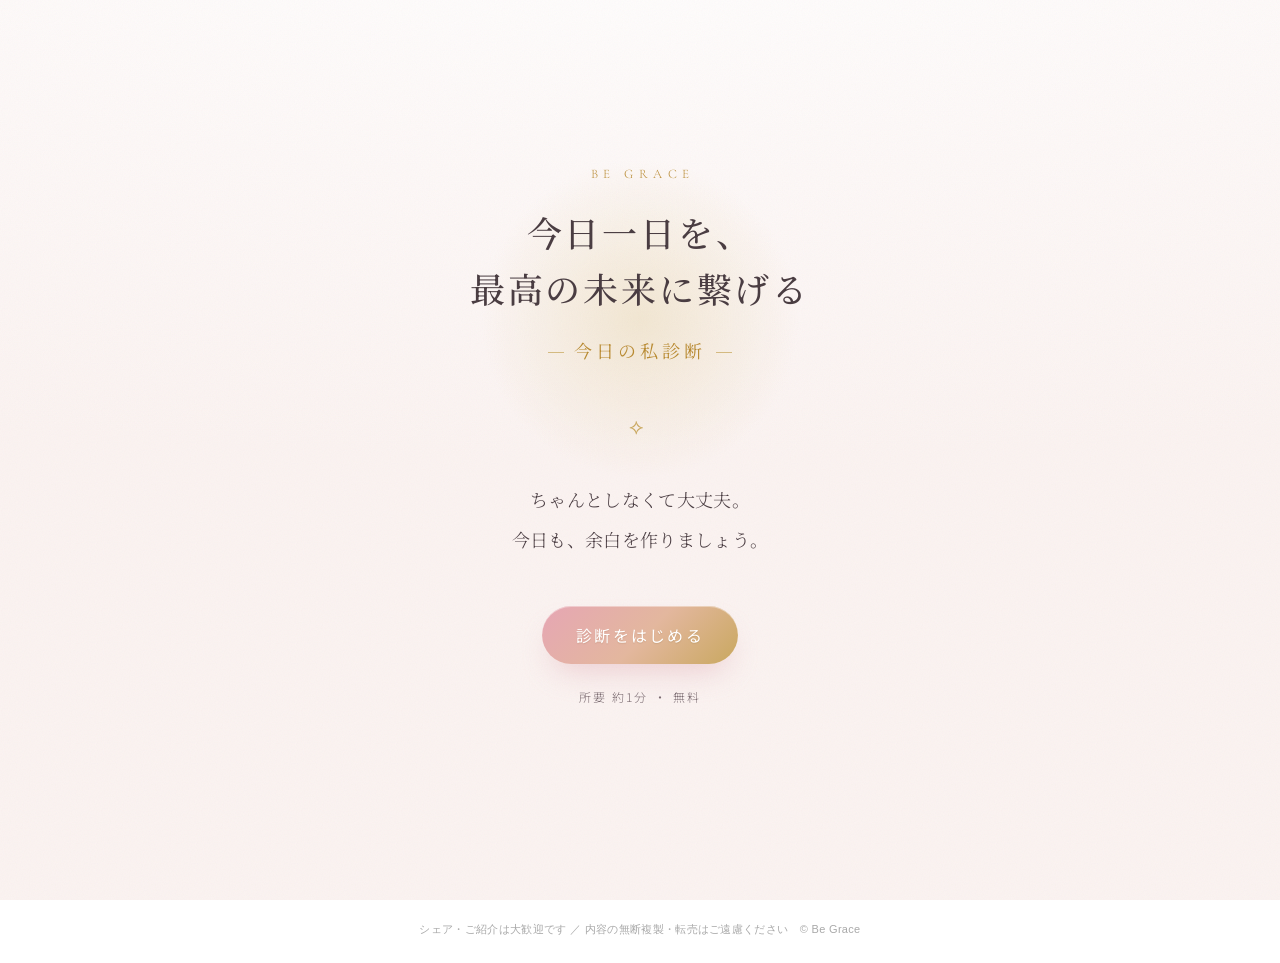
==== commit 94821fd1: "著作権・無断転用の一文を追加" ====
--- a/index.html
+++ b/index.html
@@ -138,5 +138,6 @@
     <script src="config.js"></script>
     <script src="data.js"></script>
     <script src="app.js"></script>
-  </body>
+  <div class="bg-copyright" style="text-align:center;font-size:11px;color:#9a9a9a;opacity:.85;padding:20px 12px 24px;line-height:1.7;font-family:-apple-system,sans-serif;">シェア・ご紹介は大歓迎です ／ 内容の無断複製・転売はご遠慮ください　© Be Grace</div>
+</body>
 </html>
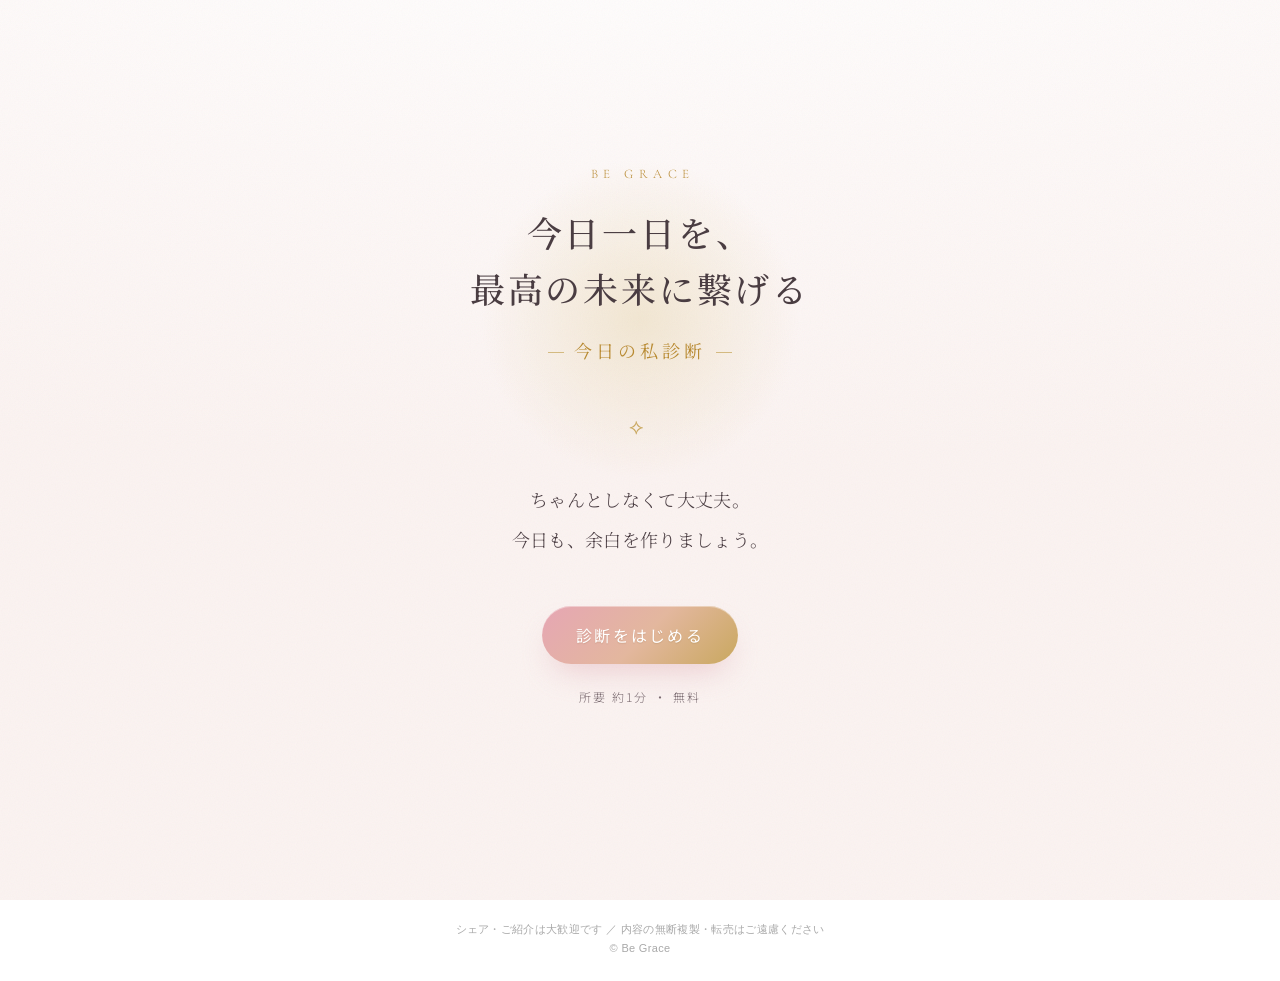
==== commit 5c35d0d9: "注意書きの©を改行（見やすく）" ====
--- a/index.html
+++ b/index.html
@@ -138,6 +138,6 @@
     <script src="config.js"></script>
     <script src="data.js"></script>
     <script src="app.js"></script>
-  <div class="bg-copyright" style="text-align:center;font-size:11px;color:#9a9a9a;opacity:.85;padding:20px 12px 24px;line-height:1.7;font-family:-apple-system,sans-serif;">シェア・ご紹介は大歓迎です ／ 内容の無断複製・転売はご遠慮ください　© Be Grace</div>
+  <div class="bg-copyright" style="text-align:center;font-size:11px;color:#9a9a9a;opacity:.85;padding:20px 12px 24px;line-height:1.7;font-family:-apple-system,sans-serif;">シェア・ご紹介は大歓迎です ／ 内容の無断複製・転売はご遠慮ください<br>© Be Grace</div>
 </body>
 </html>
